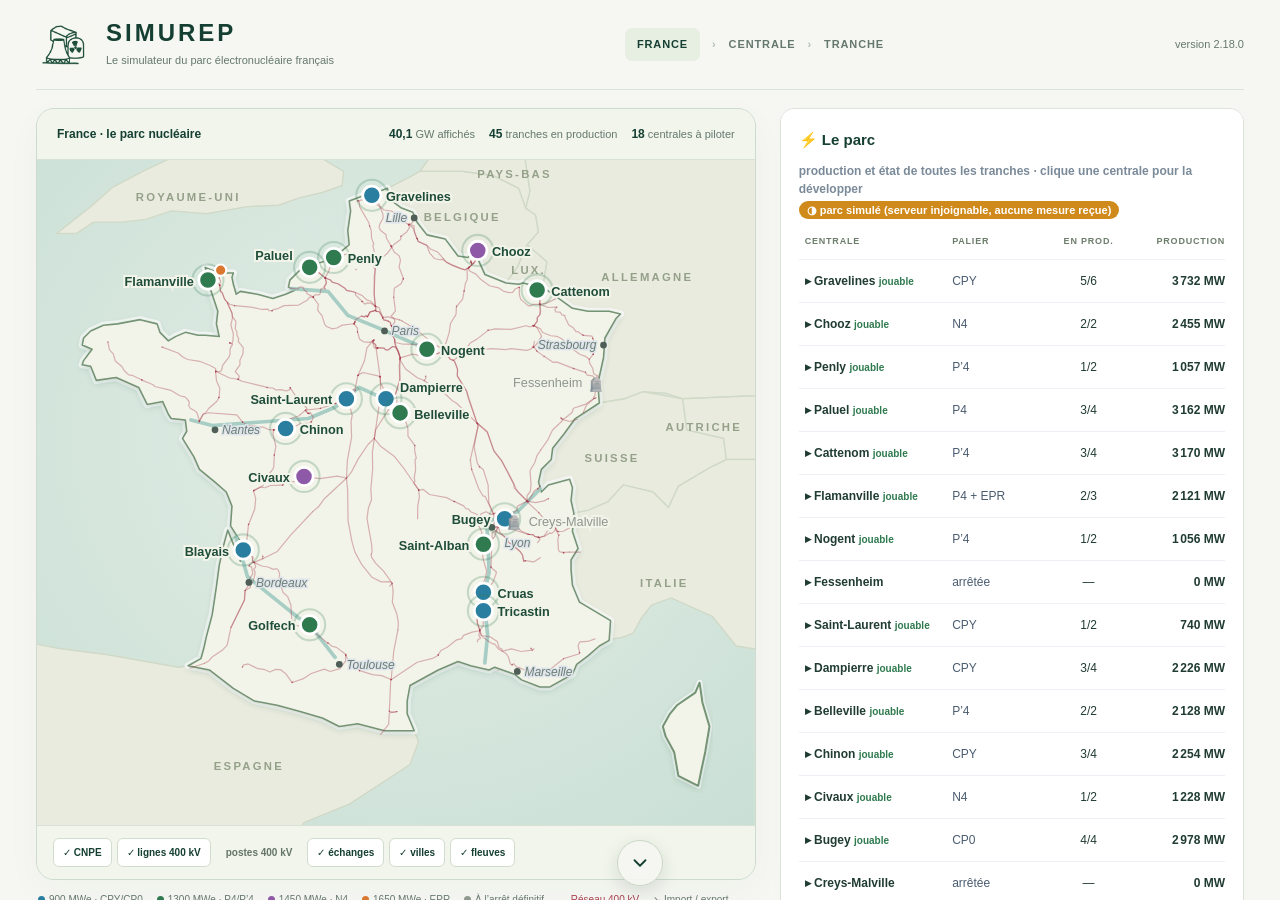
==== 900/index.html @ 932a50fa "SIMUREP 2.18.0" ====
<!doctype html><html lang="fr"><head><meta charset="utf-8"><script>if(window.parent===window)location.replace('../');</script><meta name="viewport" content="width=device-width,initial-scale=1,viewport-fit=cover"><meta http-equiv="Content-Security-Policy" content="default-src 'none'; script-src 'self' 'unsafe-inline'; style-src 'self' 'unsafe-inline'; img-src 'self' data:; frame-src 'self'; connect-src 'self' https://moteur.simurep.fr; worker-src 'none'; base-uri 'none'; form-action 'none'"><title>SIMUREP · Salle de commande 900</title><link rel="stylesheet" href="n4.css"><link rel="stylesheet" href="salle-900.css"><style>html,body{margin:0;background:#cbc3aa}#n4-loading{padding:24px;font:16px system-ui}#n4-sortie{margin:0 24px;min-height:44px;padding:8px 16px;font:16px system-ui}</style></head><body><main id="n4-root"><p id="n4-loading" role="status">Initialisation de la salle de commande…</p><button type="button" id="n4-sortie" onclick="if(parent!==window)parent.postMessage({type:'sdc-retour',vue:'france'},location.origin)">‹ France</button></main><iframe id="n4-engine" title="État du serveur" hidden src="../client.html"></iframe><script>const q=new URLSearchParams(location.search),P=["CPY","CP0"],D={"CPY":["Gravelines",5],"CP0":["Bugey",2]},pal=P.includes(q.get('palier'))?q.get('palier'):P[0];window.SDC_PRIVATE={published:true,transport:true,palier:pal,site:q.get('site')||D[pal][0],unit:Number(q.get('unit')||D[pal][1])};</script><script src="instruments-n4.js"></script><script src="n4-synoptiques.js"></script><script src="n4-commandes.js"></script><script src="n4.js"></script><script src="preferences-n4.js"></script><script src="adaptateur-n4.js"></script><script src="instruments-900.js"></script><script src="synoptique-900.js"></script><script src="ks6p.js"></script><script src="salle-900.js"></script><script src="transport-prive.js"></script><script src="essai-n4.js"></script></body></html>
---- 900/n4.css ----
/* SIMUREP — © 2026 AnthoninP — Tous droits réservés. Étude SDC N4 privée. */
.n4-sdc{--n4-bg:#090e12;--n4-line:#435157;--n4-ink:#dbe4e2;--n4-cyan:#68cddd;--n4-cream:#d5d2c4;box-sizing:border-box;background:#bbbdb2;color:#202d2b;font:15px/1.4 Arial,Helvetica,sans-serif;min-height:100vh}
.n4-sdc *{box-sizing:border-box}.n4-sdc button{font:inherit;cursor:pointer}.n4-sdc button:disabled{cursor:default}.n4-sdc button:focus-visible,.n4-sdc [role=button]:focus-visible{outline:3px solid #efd179;outline-offset:3px}.n4-sdc button:disabled:focus{outline:none}
.n4-study{display:flex;justify-content:space-between;gap:12px;padding:7px max(24px,calc((100vw - 1800px)/2));background:#ede6d1;border-bottom:1px solid #a39e90;font-size:12px;letter-spacing:.04em;font-weight:700}.n4-study span{font-weight:400;letter-spacing:0}
.n4-header{display:flex;align-items:center;justify-content:space-between;gap:25px;padding:20px 28px 18px;max-width:1860px;margin:auto}.n4-brand{display:flex;flex-direction:column;gap:3px}.n4-brand b{font-size:24px;letter-spacing:.12em;color:#294536}.n4-brand span{font-size:12px;color:#3a463e}.n4-unit{text-align:right;display:flex;flex-direction:column;gap:5px}.n4-unit strong{font-size:18px;letter-spacing:.06em}.n4-unit span{font-size:12px;color:#3a463e;letter-spacing:.04em}.n4-steps{display:flex;gap:13px;align-items:center;font-size:11px;letter-spacing:.06em;color:#5c6860}.n4-steps i{font-style:normal;color:#92968a}.n4-steps b{color:#2e4a38}
/* Geste 50 (136A du 25/10) : version du simulateur sous le slogan (PC) ou après lui (téléphone), sur une ligne. */
.n4-brand .n4-version{font-size:10px;letter-spacing:.03em;white-space:nowrap}
.n4-wall{margin:0 auto 17px;max-width:1800px;border:8px solid #5d625b;border-bottom-width:11px;background:var(--n4-bg);color:var(--n4-ink);box-shadow:0 2px 0 #e2e0d4,inset 0 0 0 1px #020405;font-family:Consolas,'Lucida Console',monospace}.n4-wall-title{display:flex;justify-content:space-between;padding:10px 18px;border-bottom:1px solid #3d484a;color:#b7c6c6;font-size:12px;letter-spacing:.06em}.n4-wall-title b{color:#9ecb9e;font-weight:400}.n4-wall-measures{display:grid;grid-template-columns:repeat(4,1fr);padding:14px 0}.n4-wall-measures .n4-measure{border:0;border-left:1px solid #384449;padding:0 24px}.n4-wall-measures .n4-measure:first-child{border-left:0}.n4-wall-measures .n4-measure>span{color:#91a7b0;text-transform:uppercase;font-size:12px;letter-spacing:.03em}.n4-wall-measures .n4-measure b{font-size:clamp(24px,2.5vw,38px);font-weight:400;letter-spacing:.01em;color:#79cedd}.n4-wall-measures .n4-measure div>span{font-size:13px;color:#bec9c6}.n4-wall-footer{display:flex;justify-content:space-between;gap:16px;padding:6px 18px;border-top:1px solid #2c373c;color:#839594;font-size:11px;letter-spacing:.04em}
.n4-console{max-width:1840px;margin:auto;padding:0 20px;background:linear-gradient(#d6d4c6,#c5c5b9);border:1px solid #a1a397;border-radius:5px 5px 0 0;box-shadow:inset 0 2px #eeece1}.n4-desk-head{display:flex;align-items:center;gap:24px;padding:13px 4px;font-size:12px;letter-spacing:.08em;font-weight:700}.n4-selection-help{margin-left:auto;font-size:12px;font-weight:400;letter-spacing:0;color:#414c44}
.n4-monitors{display:grid;grid-template-columns:minmax(0,1fr) minmax(280px,24%);gap:16px}.n4-monitor{background:var(--n4-bg);color:var(--n4-ink);border:7px solid #565e59;border-bottom-color:#4a554e;border-radius:3px;box-shadow:0 2px 0 #ededdf,inset 0 0 0 1px #020506;min-width:0;font:14px/1.4 Consolas,'Lucida Console',monospace}.n4-monitor-head{display:flex;justify-content:space-between;align-items:center;gap:10px;min-height:39px;padding:9px 13px;border-bottom:1px solid #45585e;color:#b4c7c9;font-size:11px;letter-spacing:.04em;background:#142027}.n4-monitor-head span:last-child{white-space:nowrap;color:#6f949b}.n4-monitor-head button{font:inherit;background:none;border:0;color:#b6d6cd;padding:0}.n4-main-content{min-height:350px}.n4-svg{display:block;width:100%;height:auto;max-height:540px;background:var(--n4-bg)}.n4-svg [data-n4-equipement]{cursor:pointer}.n4-svg [data-n4-equipement]:hover{filter:brightness(1.25)}
.n4-page-keys{display:grid;grid-template-columns:repeat(3,1fr);border-top:1px solid #425256;background:#152127;padding:7px;gap:5px}.n4-page-keys button{padding:8px 6px;background:#253238;border:1px solid #546369;color:#b8c5c3;display:flex;align-items:center;justify-content:center;gap:8px;font-size:12px;min-height:42px;box-shadow:inset 0 1px #5b6a6c}.n4-page-keys button small{color:#8ea5a9;font-size:10px}.n4-page-keys button[aria-current=page]{color:#e3f6ec;background:#29473b;border-color:#759f8a;box-shadow:inset 0 -2px #9dceb8}.n4-page-keys button[aria-current=page] small{color:#bddccb}.n4-page-keys button:hover{color:#fff;border-color:#9bb7aa}
.n4-object-body{padding:17px}.n4-object-code{color:#7dc4d4;font-size:13px;letter-spacing:.05em}.n4-object-body h3{font-size:18px;font-weight:400;margin:5px 0 23px;color:#eef1df}.n4-measure{padding:11px 0;border-bottom:1px solid #283d41}.n4-measure>span{color:#99acaf;font-size:12px;display:block;margin-bottom:4px}.n4-measure>div{display:flex;align-items:baseline;gap:9px}.n4-measure b{font-weight:400;font-size:23px;color:#7acddd}.n4-measure div>span{color:#aebdbc;font-size:12px}.n4-measure strong{font-size:17px;font-weight:400;color:#a5c8a2}.n4-object-note{font-family:Arial,sans-serif;color:#abb8b6;font-size:13px;line-height:1.6;margin:20px 0}.n4-commands{display:flex;gap:8px;margin-top:18px}.n4-commands button{border:1px solid #6f7f7b;border-bottom-width:3px;background:#27322f;color:#aab6ad;padding:9px 10px;font-size:12px}.n4-commands button:disabled{opacity:.6}.n4-command-note{font:11px/1.5 Arial,sans-serif;color:#7e918e;margin:10px 0 0}
.n4-lower-monitors{display:grid;grid-template-columns:minmax(0,1.2fr) minmax(340px,.8fr);gap:16px;margin:17px 0 0}.n4-alarm-counts{display:flex;border-bottom:1px solid #324146;gap:0}.n4-alarm-count{flex:1;display:flex;align-items:center;gap:9px;padding:13px;text-transform:uppercase;font-size:11px;border-right:1px solid #263a3e;color:#9caeaf}.n4-alarm-count:last-child{border-right:0}.n4-alarm-count i{width:8px;height:8px;background:#d9e2dc;border:1px solid #a6b4b0}.n4-alarm-count.rouge i{background:#d97670;border-color:#e58b80}.n4-alarm-count.jaune i{background:#d3c16a;border-color:#f0d477}.n4-alarm-count b{margin-left:auto;color:#dce3d8;font-size:17px;font-weight:400}.n4-alarm-head,.n4-alarm-row{display:grid;grid-template-columns:90px 90px 1fr auto;gap:8px;padding:10px 14px;border-bottom:1px solid #27383f;font-size:12px}.n4-alarm-head{color:#79929e;font-size:10px;letter-spacing:.04em}.n4-alarm-empty{color:#a2b2b1;padding:22px 14px;font-size:12px;min-height:107px}.n4-alarm-row{color:#d0dbd8}.n4-chart{display:block;width:100%;height:155px}.n4-chart-legend{display:flex;gap:8px 20px;flex-wrap:wrap;padding:7px 14px 12px;font-size:10px;color:#b5c5c2}.n4-chart-legend span{display:flex;align-items:center;gap:7px}.n4-chart-legend i{height:2px;width:12px}.n4-chart-legend small{font-size:9px;color:#7f969a}.n4-desk-footer{display:flex;justify-content:space-between;padding:15px 4px;font-size:11px;letter-spacing:.04em;color:#414c44}
.n4-curves-page,.n4-alarms-page,.n4-pa-page{padding:22px;min-height:400px}.n4-main-content h2{margin:0 0 10px;color:#d6e7de;font-size:18px;font-weight:400}.n4-screen-note{color:#9bb0b2;font:13px/1.6 Arial,sans-serif;max-width:680px}.n4-curves-page .n4-chart{height:290px}.n4-curves-page .n4-chart-legend{font-size:12px;gap:15px}.n4-curves-page .n4-chart-legend small{font-size:10px}.n4-panel-ref{color:#d3c579;font-size:11px;letter-spacing:.08em}.n4-pa-page h2{margin-top:10px}.n4-pa-page>p{max-width:710px;line-height:1.6}.n4-pa-sketch{display:grid;grid-template-columns:repeat(3,1fr);gap:3px;background:#6f766e;border:7px solid #889282;color:#333f35;margin:28px 0;padding:8px}.n4-pa-sketch>div{background:#bebfaf;padding:19px 12px;text-align:center}.n4-pa-lamps{color:#697848;font-size:14px;letter-spacing:.15em}.n4-pa-sketch b{font:12px Arial,sans-serif;display:block;margin:18px 0}.n4-pa-instruments{font-size:27px;color:#5b675f}
@media(min-width:1900px){.n4-monitor{font-size:16px}.n4-monitor-head{font-size:13px}.n4-object-body{padding:25px}.n4-object-body h3{font-size:23px}.n4-object-note{font-size:15px}.n4-measure>span{font-size:14px}.n4-measure b{font-size:28px}.n4-page-keys button{font-size:14px}.n4-alarm-empty,.n4-alarm-row{font-size:14px}.n4-chart{height:175px}}
@media(max-width:1100px){.n4-steps{display:none}.n4-header{padding:16px 20px}.n4-wall{margin:0 12px 12px}.n4-wall-measures .n4-measure{padding:0 15px}.n4-wall-measures .n4-measure>span{font-size:10px}.n4-console{padding:0 12px}.n4-selection-help{display:none}.n4-monitors{grid-template-columns:minmax(0,1fr) 270px;gap:10px}.n4-page-keys button{font-size:10px;gap:4px;padding:6px 3px}.n4-page-keys button small{display:none}.n4-monitor-head{font-size:10px}.n4-monitor-head span:last-child{display:none}.n4-object-body{padding:12px}.n4-object-body h3{font-size:16px}.n4-lower-monitors{gap:10px}}
@media(max-width:760px), (max-width:1000px) and (max-height:500px){.n4-sdc{font-size:14px;padding-bottom:var(--simurep-safe-bottom,env(safe-area-inset-bottom,0))}.n4-study{display:block;font-size:10px;padding:8px max(12px,var(--n4-safe-left));padding-top:max(8px,var(--n4-safe-top))}.n4-study span{display:block;margin-top:3px}.n4-header{padding:14px 13px;gap:10px}.n4-brand b{font-size:19px}.n4-unit strong{font-size:13px}.n4-unit span{font-size:9px}.n4-wall{border-width:5px;margin:0 8px 12px}.n4-wall-title{font-size:9px;padding:8px 9px;gap:5px}.n4-wall-measures{grid-template-columns:repeat(2,1fr);gap:16px 0;padding:12px 0}.n4-wall-measures .n4-measure{padding:0 12px}.n4-wall-measures .n4-measure:nth-child(3){border-left:0}.n4-wall-measures .n4-measure b{font-size:23px}.n4-wall-measures .n4-measure div>span{font-size:10px}.n4-wall-footer{font-size:8px;padding:7px 9px;gap:8px}.n4-wall-footer span:last-child{max-width:190px;text-align:right}.n4-console{padding:0 7px}.n4-desk-head{font-size:10px;gap:10px;justify-content:space-between}.n4-monitors{grid-template-columns:1fr;gap:12px}.n4-monitor{border-width:5px}.n4-monitor-head{font-size:9px;padding:9px;min-height:33px}.n4-main-content{min-height:0;overflow-x:auto}.n4-svg{min-width:0;max-height:none}.n4-page-keys{grid-template-columns:repeat(3,1fr);padding:6px;gap:5px}.n4-page-keys button{font-size:11px;min-height:40px}.n4-object-body{display:grid;grid-template-columns:1fr 1fr;gap:0 18px;padding:15px}.n4-object-code,.n4-object-body h3,.n4-object-note,.n4-commands,.n4-command-note{grid-column:1/-1}.n4-object-body h3{font-size:19px;margin-bottom:10px}.n4-object-note{margin:15px 0}.n4-lower-monitors{grid-template-columns:1fr;margin-top:12px;gap:12px}.n4-alarm-empty{min-height:50px}.n4-chart{height:180px}.n4-chart-legend{font-size:10px}.n4-desk-footer{font-size:9px;gap:10px}.n4-curves-page,.n4-alarms-page,.n4-pa-page{padding:14px;min-height:300px}.n4-curves-page .n4-chart{height:220px;min-width:600px}.n4-pa-sketch>div{padding:12px 4px}.n4-pa-lamps{font-size:9px;letter-spacing:0}.n4-alarm-head,.n4-alarm-row{grid-template-columns:60px 62px 1fr;font-size:10px}.n4-alarm-count{padding:11px 9px;font-size:10px}}

/* Sur un panneau de navigateur étroit, conserver la taille utile du synoptique. */
@media(min-width:761px) and (max-width:1000px){.n4-monitors,.n4-lower-monitors{grid-template-columns:1fr}.n4-object-body{display:grid;grid-template-columns:repeat(3,minmax(0,1fr));gap:0 20px;padding:18px}.n4-object-code,.n4-object-body h3,.n4-object-note,.n4-commands,.n4-command-note{grid-column:1/-1}.n4-object-body h3{margin-bottom:10px}.n4-object-note{margin:12px 0}.n4-page-keys button{font-size:12px}}
/* Le libellé de chaque mesure ouvre un sélecteur natif accessible au tactile. */
.n4-synthesis-select{display:block;width:100%;min-width:0;margin:0 0 5px;padding:5px 22px 5px 5px;border:1px solid #34444b;border-radius:2px;background:#111b20;color:#a9c2cb;color-scheme:dark;font:12px Consolas,'Lucida Console',monospace;text-transform:uppercase;cursor:pointer}
.n4-synthesis-select:hover{border-color:#7acddd}.n4-synthesis-select:focus-visible{outline:2px solid #efd179;outline-offset:2px}.n4-synthesis-select option{text-transform:none}
@media(min-width:1900px){.n4-synthesis-select{font-size:14px;padding-top:7px;padding-bottom:7px}}
@media(max-width:1100px){.n4-synthesis-select{font-size:10px;padding-left:3px;padding-right:16px}}
@media(max-width:760px), (max-width:1000px) and (max-height:500px){.n4-synthesis-select{min-height:40px}}

.n4-zoom-key{display:none}.n4-synoptic-viewport{overflow-x:auto}
@media(max-width:760px), (max-width:1000px) and (max-height:500px){.n4-monitor-head .n4-zoom-key{display:block;position:relative;flex-shrink:0;padding:3px 6px;font-size:10px;min-height:24px;border:1px solid #435157;background:#1a292d;color:#b6c7c6;border-radius:2px}.n4-zoom-key::after{content:"";position:absolute;inset:-8px -3px}.n4-synoptic-zoom .n4-svg{min-width:720px}}
@media(max-width:760px), (max-width:1000px) and (max-height:500px){.n4-main-monitor>.n4-monitor-head>span:nth-child(2){display:none}}
/* Poste de conduite : séparation synoptique / fiche, lisible au toucher. */
.n4-quickbar{max-width:1800px;margin:12px auto 0;display:flex;gap:10px;align-items:center;padding:0 16px;font:12px monospace}.n4-quickbar>span{margin-right:auto}.n4-sdc button,.n4-sdc input,.n4-sdc select{min-height:44px}.n4-quickbar button,.n4-diagnostics button{padding:10px 16px;background:#263e34;color:#edf5df;border:1px solid #67796b;border-radius:3px}.n4-quickbar .n4-scram{background:#7a2929;border-color:#cf7f6d;color:#fff}.n4-command-status{max-width:1800px;margin:8px auto;padding:0 16px;color:#304938;font:12px monospace;min-height:18px}.n4-kic-lost{background:#8a2922;color:#fff;padding:16px;text-align:center;font-weight:700}.n4-control-grid{display:grid;grid-template-columns:repeat(2,minmax(0,1fr));gap:14px;padding:18px}.n4-control-group{border:1px solid #3d5355;background:#101d23;padding:14px;min-width:0}.n4-control-group h3{color:#8fceca;font:600 13px monospace;letter-spacing:.04em;border-bottom:1px solid #355052;padding-bottom:12px;margin:0 0 12px}.n4-control-group p{color:#a8bcb8;font-size:13px;line-height:1.5}.n4-control-group button{padding:9px 12px;margin:3px;background:#23333a;border:1px solid #556869;color:#dce7df;border-radius:2px;font:12px monospace;cursor:pointer}.n4-control-group button[aria-pressed=true]{background:#24483a;border-color:#79b995;color:#c3ffce}.n4-control-group button:disabled{opacity:.8;border-style:dashed;border-width:2px;cursor:default}.n4-control-row{display:flex;align-items:center;flex-wrap:wrap;gap:5px;margin:8px 0}.n4-control-row>span{margin-right:auto;color:#b8c8c3;font-size:12px}.n4-mode-row>span{flex:1 1 0;min-width:0}[data-n4-pince]{touch-action:pan-x pan-y}.n4-sdc .n4-pq{scroll-margin-top:calc(8px + var(--n4-safe-top,0px))}.n4-sdc [data-n4-pince-zoom]{overflow-x:auto}.n4-setpoint{display:grid;grid-template-columns:1fr 100px;gap:8px;align-items:center;margin:14px 0;color:#bacac7;font-size:12px}.n4-setpoint span b{display:block;margin-top:5px;color:#8cd5dc}.n4-setpoint input{width:100%;box-sizing:border-box;background:#050c10;color:#a9e7d4;border:1px solid #526d70;padding:8px;font:16px monospace}.n4-setpoint small{grid-column:1/-1;color:#809c9a;font-size:10px}.n4-readings{display:grid;grid-template-columns:repeat(2,minmax(0,1fr));gap:12px;margin:14px 0}.n4-readings dt{font:11px monospace;color:#9bb4b5}.n4-readings dd{margin:5px 0;color:#86d5de;font:19px monospace}.n4-readings small{font-size:11px}.n4-object-body>.n4-control-grid{display:block;padding:0}.n4-object-body .n4-control-group{padding:10px;margin:12px 0}.n4-object-body .n4-setpoint{grid-template-columns:1fr 85px}.n4-page-keys{display:grid!important;grid-template-columns:repeat(5,minmax(0,1fr))!important;gap:4px!important}.n4-page-keys button{font-size:12px!important}.n4-diagnostics{padding:24px;color:#c8d8cc;line-height:1.8}.n4-journal{max-height:360px;overflow:auto;font:12px monospace;color:#bbc8c5}.n4-main-content{min-height:360px}.n4-object-monitor{max-height:850px;overflow:auto}.n4-alarm-table{max-height:250px;overflow:auto}.n4-sdc button:focus-visible,.n4-sdc input:focus-visible{outline:2px solid #e5c981;outline-offset:3px}
@media(min-width:1100px){.n4-monitors{grid-template-columns:minmax(0,1fr) 350px!important}.n4-wall{margin-top:14px}.n4-main-content .n4-control-grid{max-height:680px;overflow:auto}}
@media(max-width:760px), (max-width:1000px) and (max-height:500px){.n4-quickbar{padding:0 8px;gap:6px;flex-wrap:wrap}.n4-quickbar>span{width:100%;font-size:11px}.n4-quickbar button{flex:1;font-size:11px}.n4-control-grid{grid-template-columns:1fr;padding:10px;gap:10px}.n4-page-keys{grid-template-columns:repeat(3,minmax(0,1fr))!important;position:relative}.n4-page-keys button{min-height:48px;padding:7px 3px!important;font-size:11px!important}.n4-object-monitor{max-height:none}.n4-readings{grid-template-columns:repeat(2,minmax(0,1fr))}.n4-main-content{min-height:0}.n4-command-status{font-size:11px;padding:0 8px}.n4-header .n4-steps{display:none}.n4-setpoint input{font-size:16px}.n4-control-group button{min-height:44px}.n4-wall-footer{font-size:9px}.n4-object-body .n4-control-grid{display:grid}.n4-object-body .n4-control-group{margin:0}.n4-sdc{overflow-wrap:anywhere}}
.n4-monitors.n4-single{grid-template-columns:1fr!important}.n4-single>.n4-object-monitor{display:none}.n4-single .n4-main-monitor{display:flex;flex-direction:column}
@media(max-width:760px), (max-width:1000px) and (max-height:500px){.n4-main-monitor{display:flex;flex-direction:column}.n4-wall{margin-bottom:6px}.n4-header{padding-top:14px;padding-bottom:14px}}
.n4-diagnostic-keys{display:grid;grid-template-columns:repeat(2,minmax(0,1fr));gap:14px}.n4-diagnostic-keys button{text-align:left;padding:20px;min-height:100px}.n4-diagnostic-keys span{display:block;margin-top:8px;font-size:12px;color:#abc6ba}.n4-instrument-key{background:#223d33;color:#d5eee1;padding:12px;border:1px solid #698e79;margin-top:12px}.n4-object-body>.n4-control-grid{grid-column:1/-1}.n4-journal p{padding:8px;border-bottom:1px solid #2a4147}
/* Lot 4 ter (6A du 07/10) : le journal de la tranche dans une fenêtre du KIC (N4) ou du MCP (EPR), en page Alarmes ; lignes colorées
   par famille, aux couleurs des compteurs d'alarmes du poste. */
.n4-journal-monitor{margin-top:18px}
.n4-journal-monitor .n4-journal{max-height:380px;padding:2px 0}
.n4-journal-monitor .n4-journal p{margin:0;padding:5px 13px;line-height:1.45}
.n4-journal p b{font-weight:400;color:#79929e}
.n4-journal p[data-famille=rouge]{color:#e58b80}
.n4-journal p[data-famille=jaune]{color:#f0d477}
.n4-journal p[data-famille=blanche]{color:#d0dbd8}
.n4-journal .n4-journal-vide{color:#a2b2b1}
@media(max-width:760px), (max-width:1000px) and (max-height:500px){.n4-diagnostic-keys{grid-template-columns:1fr}.n4-diagnostics{padding:14px}.n4-curves-page .n4-chart{min-width:0}.n4-quickbar{margin-top:8px}}
/* Panneau auxiliaire conventionnel : cadrans, voyants et organes physiques.
   Disposition SIMUREP ; aucun plan d'implantation lisible reçu. */
.n4-secours .n4-main-content{background:#babbb0;padding:8px}.n4-secours .n4-main-content .n4-control-group{background:#d0d0c3;border:2px solid #8b9184;box-shadow:inset 1px 1px #f1f0df,2px 3px 0 #797f75;color:#29382f}.n4-secours .n4-main-content .n4-control-group h3{color:#26372d;border-bottom:2px solid #8c9988;text-align:center;background:#e7e4d3;padding:10px;font-size:12px}.n4-secours .n4-main-content .n4-control-group p{color:#38483d}.n4-secours .n4-main-content .n4-control-group button{background:linear-gradient(#4a514b,#252b28);border:3px solid #91968b;box-shadow:1px 2px 3px #555;color:#f0f0dc;border-radius:5px;position:relative;padding:10px 14px}.n4-secours .n4-main-content .n4-control-group button[aria-pressed=true]{background:linear-gradient(#3a6546,#23432f);color:#d7ffd2;border-color:#a9b29d}.n4-secours .n4-main-content .n4-control-group button[aria-pressed=true]::before{content:'●';color:#9bf191;padding-right:7px;text-shadow:0 0 4px #6cd662}
.n4-physical-instruments{display:grid;grid-template-columns:repeat(3,minmax(0,1fr));gap:16px;padding:18px}.n4-dial{max-width:260px;width:100%;margin:auto}.n4-dial svg{display:block;width:100%;filter:drop-shadow(2px 3px 2px #727a6c)}.n4-dial text{fill:#243b2c}
@media(max-width:760px), (max-width:1000px) and (max-height:500px){.n4-physical-instruments{grid-template-columns:repeat(2,minmax(0,1fr));gap:10px;padding:10px}}
.n4-physical-lamps{display:grid;grid-template-columns:repeat(4,minmax(0,1fr));gap:12px;padding:14px 18px 0}.n4-secours .n4-main-content button:has(.n4-selector)::before{display:none}.n4-secours .n4-main-content button:has(.n4-selector)[aria-pressed=true]{border:2px solid #376647;background:#c4d0be}.n4-secours .n4-main-content button:has(.n4-selector):disabled{opacity:.5}
@media(max-width:760px), (max-width:1000px) and (max-height:500px){.n4-physical-lamps{grid-template-columns:repeat(2,minmax(0,1fr));padding:10px;gap:10px}}
.n4-secours .n4-main-content .n4-control-group{display:flex;flex-wrap:wrap;gap:8px;align-content:flex-start}.n4-secours .n4-main-content .n4-control-group>h3,.n4-secours .n4-main-content .n4-control-group>p{flex-basis:100%}
/* Bandeau d’état à sa place dans la page (H04) : il ne suit plus le défilement ; au téléphone, AU et secours restent au dock. */
.n4-quickbar{position:relative;background:#bbbdb2;padding-top:8px;padding-bottom:8px;box-shadow:0 2px 0 #8c988b}.n4-sdc button,.n4-sdc input{scroll-margin-top:12px}.n4-secours .n4-main-content .n4-control-grid{max-height:none}
.n4-thumb-dock,.n4-thumb-menu{display:none}
@media(max-width:760px), (max-width:1000px) and (max-height:500px){
.n4-sdc{padding-bottom:calc(96px + var(--n4-safe-bottom))}.n4-thumb-dock{display:grid;grid-template-columns:repeat(5,minmax(0,1fr));gap:8px;position:fixed;z-index:40;bottom:0;left:0;right:0;padding:10px 10px calc(10px + var(--n4-safe-bottom));background:#182b28;border-top:2px solid #7b9889;box-shadow:0 -4px 15px #0005}.n4-thumb-dock button{min-height:56px;margin:0;padding:6px;border:1px solid #6b877b;border-radius:4px;background:#29473c;color:#f0f5e8;font:600 12px system-ui}.n4-thumb-dock .n4-scram{background:#762b28;border-color:#c3897a}.n4-thumb-dock button[aria-expanded=true]{background:#426453}.n4-thumb-menu{display:block;position:fixed;bottom:calc(82px + var(--n4-safe-bottom));left:8px;right:8px;z-index:41;background:#12201e;border:2px solid #74978b;box-shadow:0 -12px 40px #0009;padding:12px;color:#d8e8db}.n4-thumb-menu>div{display:flex;align-items:center;justify-content:space-between;margin-bottom:8px}.n4-thumb-menu nav{display:grid;grid-template-columns:repeat(3,minmax(0,1fr));gap:10px}.n4-thumb-menu button{min-height:52px;padding:8px;background:#263d35;color:#eef4e9;border:1px solid #668378;font:12px system-ui}.n4-thumb-menu button[aria-current=page]{background:#476b52;border-color:#bbe0bd}.n4-command-status[data-active=true]{position:fixed;bottom:calc(88px + var(--n4-safe-bottom));left:12px;right:12px;z-index:35;background:#0e2420;border:1px solid #8ec9ac;color:#e5fae6;padding:12px;font-size:13px;box-shadow:0 3px 12px #0006;pointer-events:none}.n4-control-group button{min-height:48px;min-width:48px}.n4-object-monitor,.n4-main-content{scroll-margin-top:calc(8px + var(--n4-safe-top))}.n4-desk-footer{padding-bottom:12px}
.n4-quickbar>button{display:none}.n4-quickbar>span{width:auto;margin:0}.n4-quickbar{min-height:30px;margin-top:0;padding:6px 12px}.n4-thumb-dock button:active,.n4-control-group button:active{outline:3px solid #e7d78e;outline-offset:1px}

:root{--n4-safe-top:var(--simurep-safe-top,env(safe-area-inset-top,0px));--n4-safe-bottom:var(--simurep-safe-bottom,env(safe-area-inset-bottom,0px));--n4-safe-left:var(--simurep-safe-left,env(safe-area-inset-left,0px));--n4-safe-right:var(--simurep-safe-right,env(safe-area-inset-right,0px))}
.n4-sdc{padding-left:var(--n4-safe-left);padding-right:var(--n4-safe-right);padding-top:var(--n4-safe-top)}.n4-study{padding-top:8px}
.n4-thumb-dock{padding-left:max(10px,var(--n4-safe-left));padding-right:max(10px,var(--n4-safe-right))}.n4-thumb-menu{left:max(8px,var(--n4-safe-left));right:max(8px,var(--n4-safe-right));max-height:calc(100dvh - 110px - var(--n4-safe-bottom) - var(--n4-safe-top));overflow:auto}.n4-command-status[data-active=true]{left:max(12px,var(--n4-safe-left));right:max(12px,var(--n4-safe-right))}

/* Révision PC : une seule circulation verticale et navigation toujours sous l’écran. */
.n4-monitors{align-items:start}.n4-main-content{min-height:0}.n4-object-monitor{max-height:none;overflow:visible}.n4-main-content .n4-control-grid{max-height:none;overflow:visible}.n4-page-keys{grid-template-columns:repeat(4,minmax(0,1fr))!important}.n4-main-monitor>.n4-page-keys{order:initial}.n4-main-monitor>.n4-main-content{order:initial}.n4-live-slot{min-height:140px;position:relative}.n4-command-status:empty{display:none}.n4-simulation{max-width:1800px;margin:8px auto;display:flex;flex-wrap:wrap;gap:12px;align-items:center;padding:10px 16px;color:#35483e;font:12px system-ui}.n4-simulation b{font-size:11px;letter-spacing:.08em}.n4-simulation button{border:1px solid #677b70;background:#e2e6df;color:#233b2e;padding:8px 12px;margin:2px;font:inherit}.n4-simulation button[aria-pressed=true]{background:#315340;color:#fff}.n4-simulation details{position:relative;margin-left:auto}.n4-simulation summary{cursor:pointer;min-height:44px;display:flex;align-items:center;padding:8px}.n4-simulation details[open]{padding:12px;border:1px solid #798d7e;background:#e1e5dd}.n4-simulation details p{max-width:300px}.n4-object-monitor{scroll-margin-top:12px}.n4-svg{max-height:none}.n4-trend-monitor .n4-chart{height:auto;aspect-ratio:430/188}
.n4-page-keys{grid-template-columns:repeat(3,minmax(0,1fr))!important}.n4-simulation{padding:8px;gap:6px}.n4-simulation>span{margin-left:auto}.n4-simulation details{margin-left:0}.n4-simulation button{min-height:48px}.n4-live-slot{min-width:0}.n4-main-content{overflow-x:clip}

.n4-chart-options{border:1px solid #40575b;padding:10px;display:flex;flex-wrap:wrap;gap:8px;color:#afc7c8;font:12px system-ui}.n4-chart-options button{padding:8px 12px;background:#17282f;color:#aec3c6;border:1px solid #526a70}.n4-chart-options button[aria-pressed=true]{background:#294b40;color:#edf8ee;border-color:#83b09e}

.n4-main-monitor{scroll-margin-top:10px}.n4-page-keys{position:sticky;bottom:0;z-index:5}
.n4-page-keys{position:static}.n4-main-monitor{scroll-margin-top:calc(8px + var(--n4-safe-top))}

.n4-hold{touch-action:none;user-select:none}.n4-hold[aria-pressed=true]{outline:3px solid #dfd394;outline-offset:2px}

.n4-control-grid{align-items:start}.n4-secours .n4-control-group{align-self:start}
/* L’insertion d’un instrument ne doit pas ancrer la page sur la barre du bas. */
.n4-sdc,#n4-engine{overflow-anchor:none}
.n4-page-keys{grid-template-columns:repeat(6,minmax(0,1fr))!important}
/* Retour d'Anthonin (copie d'essai, 14/10 au soir) : ce haut d'écran s'ajoutait au bas posé plus haut, et l'accusé d'une commande couvrait
   tout le téléphone ; il redevient un bandeau au-dessus de la barre du pouce, à sa hauteur de texte. */
.n4-command-status[data-active=true]{position:fixed;top:auto;bottom:calc(88px + var(--n4-safe-bottom));left:max(12px,var(--n4-safe-left));right:max(12px,var(--n4-safe-right));z-index:35;max-width:none;margin:0;padding:12px 16px;background:#102922;color:#e4f4e8;border:1px solid #8ec9ac;box-shadow:0 3px 12px #0005;pointer-events:none}
/* Commandes de session et état courant : repères immédiatement lisibles. */
.n4-simulation summary{min-height:48px;min-width:180px;padding:12px 18px;border:1px solid #63796a;border-radius:4px;background:#e6ebe3;color:#233c2d;font:600 14px system-ui;box-shadow:0 2px 0 #8a9b8d;justify-content:center}
.n4-simulation summary:hover{background:#f0f4ed;border-color:#32583f}.n4-simulation summary:focus-visible{outline:3px solid #8b6821;outline-offset:3px}
.n4-quickbar>span{font:700 18px system-ui;letter-spacing:.04em;color:#203c2b}.n4-wall-title b{font-size:16px;font-weight:700;letter-spacing:.04em}
.n4-quickbar>span{font-size:16px}.n4-wall-title b{font-size:14px}.n4-simulation details{width:100%}.n4-simulation summary{width:100%;min-height:50px}.n4-quickbar{min-height:40px}

/* Le compteur conserve sa place : aucun déplacement des commandes à 9/10, 99/100 s. */
.n4-simulation>span{flex:0 0 25ch;width:25ch;font-variant-numeric:tabular-nums;white-space:nowrap}
/* Identité compacte, y compris avec les marges latérales d'encoche. */
.n4-brand{flex-shrink:0}.n4-brand b{white-space:nowrap}.n4-unit{min-width:0}
.n4-header{flex-wrap:wrap}.n4-unit{flex:1 1 170px}.n4-brand b{font-size:18px}
.n4-model-limit{padding:12px;border-left:3px solid #d3b56c;background:#2b2b20;color:#eee0b5!important}
.n4-fiche-lecture{margin:6px 0 10px;padding:8px 10px;border-left:3px solid #6fa3c7;background:rgba(111,163,199,.14);font-size:13px}
.n4-wall-measures .n4-measure>div{flex-wrap:wrap}.n4-wall-measures .n4-measure b,.n4-wall-measures .n4-measure div>span{white-space:nowrap}
.n4-wall-measures .n4-measure{padding:0 7px}.n4-wall-measures .n4-measure b{font-size:20px}.n4-thumb-dock{gap:5px}.n4-thumb-dock button{font-size:10px;padding:4px;white-space:nowrap}
/* Session N4 discrète, hors du chemin synthèse → procédé ; palette N4 conservée. */
.n4-session{position:relative;z-index:31;flex-shrink:0;font:12px system-ui}
.n4-session>summary{display:flex;flex-direction:column;justify-content:center;min-height:44px;padding:5px 12px;border:1px solid #869180;border-radius:3px;color:#35483e;cursor:pointer;list-style:none}
.n4-session>summary span{font-size:11px;font-variant-numeric:tabular-nums;min-width:14ch}
.n4-session>summary::after{content:'⌄';position:absolute;right:4px;top:3px}
.n4-session .n4-simulation{position:absolute;right:0;top:100%;width:320px;max-width:calc(100vw - 32px - var(--n4-safe-left) - var(--n4-safe-right));margin:4px 0;padding:14px;background:#e1e5dd;border:1px solid #798d7e;box-shadow:0 8px 24px #132a2440}
.n4-session .n4-simulation>span{width:auto;flex:auto}
.n4-session .n4-simulation details{width:100%;margin:0}
.n4-session .n4-simulation summary{min-width:0;font-size:12px;min-height:44px;padding:8px;box-shadow:none}
.n4-sdc:not(.epr-sdc) .n4-alarm-counts{display:grid;grid-template-columns:repeat(3,minmax(0,1fr))}
.n4-sdc:not(.epr-sdc) .n4-alarm-count{min-width:0;padding:8px;gap:5px;flex-wrap:wrap;justify-content:center}
.n4-sdc:not(.epr-sdc) .n4-alarm-count b{flex-basis:100%;margin:0;text-align:center}
.n4-sdc:not(.epr-sdc) .n4-alarm-count i{flex-shrink:0}
.n4-sdc:not(.epr-sdc) .n4-alarm-head,.n4-sdc:not(.epr-sdc) .n4-alarm-row{grid-template-columns:11ch 11ch minmax(0,1fr) auto}
.n4-sdc:not(.epr-sdc) .n4-alarm-row>span,.n4-sdc:not(.epr-sdc) .n4-alarm-head>span{min-width:0;overflow-wrap:anywhere}
.n4-sdc:not(.epr-sdc) .n4-header{flex-wrap:wrap;gap:8px;padding-top:8px;padding-bottom:8px}
/* J6, client 2 : le slogan reste au téléphone, sur une ligne à lui sous la tranche (une seule identité sur toutes les surfaces). */
.n4-sdc:not(.epr-sdc) .n4-header .n4-brand{order:9;flex:1 1 100%;flex-direction:row;flex-wrap:wrap;align-items:baseline;gap:0 6px;min-width:0}.n4-sdc:not(.epr-sdc) .n4-header .n4-brand b{font-size:11px;letter-spacing:.12em}.n4-sdc:not(.epr-sdc) .n4-header .n4-brand span{font-size:10.5px;white-space:normal}
.n4-sdc:not(.epr-sdc) .n4-header .n4-unit{flex:1 1 120px;text-align:left}
.n4-session{margin-left:auto}.n4-session>summary{font-size:11px;padding:4px 8px}
.n4-session>summary span{font-size:10px;min-width:12ch}
.n4-sdc:not(.epr-sdc) .n4-alarm-head{display:none}
.n4-sdc:not(.epr-sdc) .n4-alarm-row{grid-template-columns:11ch minmax(0,1fr) auto;gap:5px 10px}
.n4-sdc:not(.epr-sdc) .n4-alarm-row>span:nth-child(3){grid-column:1/-1;font-size:12px;line-height:1.4}
.n4-sdc:not(.epr-sdc) .n4-alarm-row>.n4-alarm-etat{grid-row:1;grid-column:3}
}

/* Défilement tactile natif, saisie du dessin à la souris en vue agrandie. */
.n4-synoptic-zoom{cursor:grab;user-select:none;touch-action:pan-x pan-y}
.n4-synoptic-zoom:active{cursor:grabbing}
/* Sortie de la tranche vers la France ou la centrale : fil des niveaux, cibles au pouce, distinctes de la conduite (J1). */
.n4-exit{display:flex;gap:6px;align-items:center;flex-shrink:0}
.n4-exit i{font-style:normal;opacity:.5;color:#35483e}
.n4-exit b{padding:6px 4px;color:#35483e;font:700 12px system-ui;letter-spacing:.04em;text-transform:uppercase}
.n4-temoins{display:flex;gap:8px;flex-wrap:wrap;align-items:center}
.n4-temoin{font:600 11px system-ui;padding:4px 9px;border-radius:12px;border:1px solid #869180;color:#35483e;background:transparent;white-space:nowrap}
.n4-temoin[data-on="true"]{background:#dfeee4;border-color:#2e6a58;color:#1f4d3f}
.n4-liaison[data-on="false"]{background:#f6dcd6;border-color:#a03030;color:#7a2418}
.n4-retour{display:flex;gap:12px;align-items:center;flex-wrap:wrap;margin:8px 14px;padding:10px 14px;border:2px solid #b8862b;border-radius:6px;background:#f7e7bd;color:#3a2a10;font:13px/1.45 system-ui,sans-serif}
.n4-retour b{color:#5a3d0a}
.n4-retour button{margin-left:auto;min-height:36px;padding:6px 14px;border:1px solid #6e5c44;border-radius:6px;background:#3d3021;color:#ffb03a;font:700 13px system-ui;cursor:pointer}
.n4-thumb-exits{display:flex;gap:8px;margin-top:10px}
.n4-thumb-exits button{flex:1;min-height:44px}
.n4-exit button{min-height:44px;min-width:44px;padding:6px 12px;border:1px solid #869180;border-radius:3px;background:transparent;color:#35483e;font:600 12px system-ui;letter-spacing:.04em;cursor:pointer}
.n4-exit button:hover{background:#dfe4d8}
.n4-exit button:focus-visible{outline:3px solid #2e6a58;outline-offset:2px}
@media(max-width:760px), (max-width:1000px) and (max-height:500px){.n4-header{flex-wrap:wrap}.n4-exit{order:-1;flex:1 1 100%}.n4-exit button{flex:1}}
/* H12 : au téléphone, le menu « Écrans » du dock est le seul menu du poste N4, comme à l’EPR ; les touches reviennent avec la disparition du dock (même requête). */
@media(max-width:760px), (max-width:1000px) and (max-height:500px){.n4-sdc:not(.epr-sdc) .n4-console>.n4-page-keys{display:none!important}}
/* H13 : choix des courbes, pastille de couleur de chaque grandeur et cibles tactiles. */
.n4-chart-options button{display:inline-flex;align-items:center;gap:6px;min-height:40px}.n4-chart-options button i{display:inline-block;width:14px;height:4px;flex:none}.n4-chart-options button small{opacity:.8;font-size:10px}.n4-chart-options button[aria-pressed=false] i{opacity:.35}.n4-chart-options legend{padding:0 4px}
@media(max-width:760px),(max-width:1000px) and (max-height:500px){.n4-chart-options{display:grid;grid-template-columns:repeat(2,minmax(0,1fr));gap:6px}.n4-chart-options button{display:block;min-height:44px;padding:6px 8px;font-size:12px;text-align:left}.n4-chart-options button i{display:inline-block;vertical-align:middle;margin-right:6px}}
/* Unités et valeurs jamais coupées au milieu (« bar abs », « 1 001,9 »). */
.n4-chart-options button small,.n4-chart-legend b{white-space:nowrap}.n4-chart-legend span{flex-wrap:wrap}
/* H18 : bandeau de mission au-dessus de l’écran principal, dans le flux (ni collant ni fixe), une ligne, cible ≥ 44 px. */
.n4-sdc .n4-mission[hidden]{display:none!important}
.n4-sdc .n4-mission{margin:0;border-bottom:1px solid #40575b;background:#13221f;color:#dce7e5}
.n4-sdc .n4-mission-toggle{display:flex;align-items:center;gap:10px;width:100%;min-height:44px;margin:0;padding:6px 12px;border:0;background:transparent;color:inherit;text-align:left;font:13px system-ui,sans-serif}
.n4-sdc .n4-mission-toggle b{flex:none;color:#e7d78e;letter-spacing:.04em}
.n4-sdc .n4-mission-toggle span{flex:1;min-width:0;overflow:hidden;text-overflow:ellipsis;white-space:nowrap}
.n4-sdc .n4-mission-toggle small{flex:none;color:#a1b6b9}
.n4-sdc .n4-mission-toggle::after{content:'▾';flex:none;color:#a1b6b9}.n4-sdc .n4-mission-toggle[aria-expanded=true]::after{content:'▴'}
.n4-sdc .n4-mission-detail{padding:2px 12px 10px;font:13px/1.45 system-ui,sans-serif}.n4-sdc .n4-mission-detail p{margin:0 0 8px}
.n4-sdc .n4-mission-detail progress{display:block;width:100%;height:8px}
.n4-sdc .n4-mission-actions{display:flex;flex-wrap:wrap;gap:8px;margin-top:8px}
.n4-sdc .n4-mission-actions button{min-height:32px;margin:0;padding:4px 10px;background:#22383d;color:#e1eeee;border:1px solid #577078;border-radius:3px;font:13px system-ui,sans-serif}
@media(max-width:380px){.n4-sdc .n4-mission-toggle{gap:6px;padding:6px 8px;font-size:12px}}
/* J3 (passe 3) : ligne du guide (mode facile, 7A), termes du lexique soulignés et leur définition dans l’encart, « Montrer » des salles. */
.n4-sdc .n4-mission-guide{margin:0 0 8px;padding:5px 10px;border-left:3px solid #e7d78e;background:#0f1c19;color:#d5e6e3;font:13px/1.45 system-ui,sans-serif}
.n4-sdc .n4-mission-guide b{margin-right:6px;color:#e7d78e;font-size:11px;letter-spacing:.06em;text-transform:uppercase}
.n4-sdc .n4-guide-court{margin:0 12px 8px;padding-bottom:0;display:-webkit-box;-webkit-line-clamp:2;-webkit-box-orient:vertical;overflow:hidden}   /* sans marge basse : la troisième ligne ne dépasse pas */
.n4-sdc .n4-guide-seul .n4-mission-guide{margin:0;padding:8px 12px}
.n4-sdc .n4-terme{display:inline;min-height:0;margin:0;padding:0;border:0;border-radius:0;background:none;box-shadow:none;color:inherit;font:inherit;letter-spacing:inherit;text-transform:none;text-align:inherit;
  text-decoration:underline dotted;text-decoration-thickness:1.5px;text-underline-offset:3px;cursor:help}
.n4-sdc .n4-terme:hover,.n4-sdc .n4-terme:focus-visible{text-decoration-style:solid}
.n4-sdc .n4-terme-def{margin:0 12px 10px;padding:8px 10px;border:1px solid #577078;border-radius:3px;background:#0b1513;color:#dce7e5;font:13px/1.45 system-ui,sans-serif}
.n4-sdc .n4-terme-def p{margin:0 0 6px}.n4-sdc .n4-terme-def details p{margin:6px 0}
.n4-sdc .n4-terme-plus summary{padding:6px 0;color:#e7d78e;font-weight:600;cursor:pointer}
.n4-sdc .n4-terme-fermer,.n4-sdc .n4-montrer{min-height:30px;margin:0;padding:4px 10px;background:#22383d;color:#e1eeee;border:1px solid #577078;border-radius:3px;font:13px system-ui,sans-serif;cursor:pointer}
.n4-sdc .n4-mission-montrer{display:flex;flex-wrap:wrap;align-items:center;gap:6px;margin-top:10px}
.n4-sdc .n4-mission-montrer span{margin-right:2px;color:#a1b6b9;font-size:11px;letter-spacing:.06em;text-transform:uppercase}
/* J3 (passe 4, 2A) : objectif de la mission (Indices, Libre) et choix du Guide dans l’encart. */
.n4-sdc .n4-mission-objectif{margin:0 0 8px;font-weight:600}
/* J3 (passe 6, 10A) : prévision avant le geste clé (question, réponses), effet attendu en Pas à pas. */
.n4-sdc .n4-prevoir{margin:0 0 6px}.n4-sdc .n4-prevoir b{margin-right:6px;color:#e7d78e;font-size:11px;letter-spacing:.06em;text-transform:uppercase}
.n4-sdc .n4-prevoir-choix{margin:0 0 10px}
/* J3 (passe 5, V19) : récit bref d’une mission historique, en tête de l’encart déplié. */
.n4-sdc .n4-mission-recit{margin:0 0 8px;padding:1px 0 1px 10px;border-left:3px solid #a1b6b9;font-style:italic}
/* J3 (05/10, 1A) : consigne en étapes ; l'étape en cours en tête, toute la consigne repliée, étapes faites cochées. */
.n4-sdc .n4-etape{margin:0 0 8px;font-weight:600}
.n4-sdc .n4-etape b{margin-right:6px;color:#e7d78e;font-size:11px;letter-spacing:.06em;text-transform:uppercase;white-space:nowrap}
.n4-sdc .n4-etapes{margin:0 0 8px}
.n4-sdc .n4-etapes summary{padding:4px 0;color:#a1b6b9;font-size:12px;cursor:pointer}
.n4-sdc .n4-etapes ol{margin:4px 0 0;padding-left:22px}.n4-sdc .n4-etapes li{margin:3px 0}
.n4-sdc .n4-etapes li[data-fait]{opacity:.72}.n4-sdc .n4-etapes li[data-fait]::after{content:' ✓'}.n4-sdc .n4-etapes li[aria-current]{font-weight:600}
.n4-sdc .n4-guide-choix{display:flex;flex-wrap:wrap;align-items:center;gap:6px;margin-top:10px}
.n4-sdc .n4-guide-choix span{margin-right:2px;color:#a1b6b9;font-size:11px;letter-spacing:.06em;text-transform:uppercase}
.n4-sdc .n4-guide-choix button{min-height:28px;margin:0;padding:3px 11px;background:transparent;color:#e1eeee;border:1px solid #577078;border-radius:18px;font:12px system-ui,sans-serif;cursor:pointer}
.n4-sdc .n4-guide-choix button[aria-pressed=true]{background:#e7d78e;border-color:#e7d78e;color:#13221f;font-weight:700}
/* J3 (passe 4, 3A) : premier quart — accueil en trois étapes et bilan, au-dessus de l’encart des missions. */
.n4-sdc .n4-pq{margin:0;padding:12px 14px;border-bottom:1px solid #40575b;background:#1a2e2a;color:#e4efec;font:14px/1.5 system-ui,sans-serif}
.n4-sdc .n4-pq h3{margin:2px 0 6px;color:#f1e7b4;font:700 16px/1.3 system-ui,sans-serif}
.n4-sdc .n4-pq p{margin:0 0 8px}
.n4-sdc .n4-pq .n4-pq-etape{margin:0;color:#a1b6b9;font-size:11px;letter-spacing:.08em;text-transform:uppercase}
.n4-sdc .n4-pq-actions{display:flex;flex-wrap:wrap;gap:8px;margin-top:6px}
.n4-sdc .n4-pq-actions button{min-height:34px;margin:0;padding:5px 13px;border:1px solid #e7d78e;border-radius:3px;background:#e7d78e;color:#13221f;font:700 13px system-ui,sans-serif;cursor:pointer}
.n4-sdc .n4-pq-actions button.n4-pq-discret{background:transparent;border-color:#577078;color:#e1eeee;font-weight:400}
/* Remarque d'Anthonin (05/10) : boutons des encarts « un poil gros » ; plus petits à la souris, un peu plus hauts au doigt. */
@media(pointer:coarse){.n4-sdc :is(.n4-mission-actions button,.n4-pq-actions button){min-height:40px}.n4-sdc :is(.n4-terme-fermer,.n4-montrer){min-height:38px}.n4-sdc .n4-guide-choix button{min-height:34px}}
/* J3 (passe 5, 4A) : « Ce qui vient de se passer » et « Bilan de l’arrêt », dans l’habillage du premier quart. */
.n4-sdc .n4-cvp .n4-cvp-sous{margin:6px 0 2px;font-size:11px;letter-spacing:.06em;text-transform:uppercase;opacity:.8}
.n4-sdc .n4-cvp-releves{margin:0 0 8px;padding-left:18px}.n4-sdc .n4-cvp-releves li{margin:2px 0}
.n4-sdc .n4-cvp-duree{opacity:.85;font-size:13px}
.n4-sdc .n4-cvp-arret h3{color:#ffb4a8}
/* 2.17.0e (N3, N6) : affichage du poste interrompu par une erreur ; alerte fixe, lisible, avec « Recharger le poste ». */
.n4-alerte-poste{position:fixed;z-index:60;top:calc(8px + var(--simurep-safe-top,env(safe-area-inset-top,0px)));left:12px;right:12px;display:flex;flex-wrap:wrap;gap:10px;align-items:center;padding:12px 14px;border:2px solid #a03030;border-radius:6px;background:#f6dcd6;color:#4a1410;font:14px/1.45 system-ui,sans-serif;box-shadow:0 3px 12px #0006}
.n4-alerte-poste p{margin:0;flex:1 1 220px}
.n4-alerte-poste button{min-height:44px;padding:8px 14px;border:1px solid #6e2a20;border-radius:6px;background:#7a2418;color:#fff;font:700 14px system-ui,sans-serif;cursor:pointer}
#n4-reessayer{margin:0 0 0 24px;min-height:44px;padding:8px 16px;font:16px system-ui}
/* Coup de propre N4/EPR (04/10, 8A et 15 bis A) : page Cœur, écran RGL et carte des grappes, au-dessus de la carte actuelle native. */
.n4-rgl-page{padding:14px 16px 4px;color:var(--n4-ink)}.n4-rgl-page .n4-control-group{margin:10px 0}
.n4-rgl{border:1px solid var(--n4-line);background:#0d1519}
.n4-rgl header{display:flex;flex-wrap:wrap;gap:6px 14px;align-items:center;padding:6px 10px;background:#13232b;border-bottom:1px solid var(--n4-line);font:12px Consolas,'Lucida Console',monospace}
.n4-rgl header b{padding:0 8px;background:var(--n4-cyan);color:#041014;letter-spacing:.14em}.n4-rgl header strong{margin-left:auto;padding:1px 8px;background:#e0a21a;color:#1d1200;letter-spacing:.06em}
.n4-rgl table{width:100%;border-collapse:collapse;font:13px Consolas,'Lucida Console',monospace}
.n4-rgl th,.n4-rgl td{padding:5px 8px;border-bottom:1px solid #1e2c33;text-align:left;white-space:nowrap}.n4-rgl thead th{color:#9bb0b2;font-weight:400;font-size:11.5px}
.n4-rgl tbody th i{display:inline-block;width:10px;height:10px;margin-right:6px;border-radius:50%;vertical-align:-1px}
.n4-rgl tr[data-ecart] td,.n4-rgl tr[data-ecart] th{background:#2a1f05}.n4-rgl td strong{color:#ffb43a}
.n4-rgl-barres{min-width:150px}.n4-rgl-barres span{display:block;height:6px;margin:2px 0;background:#1e2c33}.n4-rgl-barres em{display:block;height:100%;border:1px solid #9bb0b2;box-sizing:border-box}.n4-rgl-barres i{display:block;height:100%;background:var(--n4-cyan)}
.n4-rgl-n{margin:6px 10px 8px;color:#9bb0b2;font:12px/1.5 Arial,sans-serif;white-space:normal}
.n4-gr-titre{margin:16px 0 6px;color:#d6e7de;font:400 15px Arial,sans-serif}
.n4-gr{display:grid;grid-template-columns:minmax(0,560px) minmax(0,1fr);gap:8px 16px;align-items:start}
.n4-gr-carte{display:block;width:100%;height:auto;border:1px solid var(--n4-line)}.n4-gr-case{cursor:pointer}.n4-gr-case:focus-visible{outline:2px solid #ffd23a}
.n4-gr-leg{display:flex;flex-direction:column;gap:4px;font:12.5px Arial,sans-serif;color:var(--n4-ink)}.n4-gr-leg i{display:inline-block;width:11px;height:11px;margin-right:6px;border-radius:50%;vertical-align:-1px}
.n4-gr-detail{grid-column:1/-1;margin:0;padding:6px 10px;border:1px solid var(--n4-line);background:#0d1519;color:var(--n4-ink);font:13px Arial,sans-serif}
.n4-grappes-vide{color:#9bb0b2;font:13px Arial,sans-serif}
@media(max-width:760px),(max-width:1000px) and (max-height:500px){.n4-rgl-page{padding:10px 8px 2px}.n4-rgl{overflow-x:auto}.n4-gr{grid-template-columns:minmax(0,1fr)}.n4-rgl table{font-size:12px}.n4-rgl th,.n4-rgl td{padding:5px 5px}.n4-rgl th:nth-child(6),.n4-rgl td:nth-child(6){display:none}}
/* Passe 3 de la reprise J3 (14A du 06/10) : panneau auxiliaire du N4, matière des salles (rendu réaliste du 04/10). Lumière d'en haut à
   gauche : plaques à biseau, ombre portée dans le joint, vis fendues aux coins (acier), patine trois fois plus faible qu'au 1300 (fond clair, REX des salles 900) ; étiquettes gravées ; verres des
   voyants et des cadrans dessinés dans les instruments. Dessin seul : mêmes commandes, mêmes identifiants, même disposition. */
.n4-secours:not(.epr-sdc){--vis1:url("data:image/svg+xml,%3Csvg xmlns='http://www.w3.org/2000/svg' viewBox='0 0 22 22'%3E%3Cdefs%3E%3CradialGradient id='t' cx='.36' cy='.3' r='.8'%3E%3Cstop offset='0' stop-color='%23f5f6f1'/%3E%3Cstop offset='.42' stop-color='%23bfc2b8'/%3E%3Cstop offset='1' stop-color='%23545950'/%3E%3C/radialGradient%3E%3CradialGradient id='l' cx='.5' cy='.5' r='.5'%3E%3Cstop offset='.7' stop-color='%23000' stop-opacity='.42'/%3E%3Cstop offset='1' stop-color='%23000' stop-opacity='0'/%3E%3C/radialGradient%3E%3C/defs%3E%3Ccircle cx='11.6' cy='12.2' r='10' fill='url(%23l)'/%3E%3Ccircle cx='11' cy='11' r='7.6' fill='url(%23t)'/%3E%3Ccircle cx='11' cy='11' r='7.6' fill='none' stroke='%23404539' stroke-width='.7'/%3E%3Cg transform='rotate(28 11 11)'%3E%3Crect x='3.8' y='9.9' width='14.4' height='2.2' rx='.5' fill='%232a2218'/%3E%3Crect x='3.8' y='11.6' width='14.4' height='.6' fill='%23fff' opacity='.45'/%3E%3C/g%3E%3C/svg%3E");--vis2:url("data:image/svg+xml,%3Csvg xmlns='http://www.w3.org/2000/svg' viewBox='0 0 22 22'%3E%3Cdefs%3E%3CradialGradient id='t' cx='.36' cy='.3' r='.8'%3E%3Cstop offset='0' stop-color='%23f5f6f1'/%3E%3Cstop offset='.42' stop-color='%23bfc2b8'/%3E%3Cstop offset='1' stop-color='%23545950'/%3E%3C/radialGradient%3E%3CradialGradient id='l' cx='.5' cy='.5' r='.5'%3E%3Cstop offset='.7' stop-color='%23000' stop-opacity='.42'/%3E%3Cstop offset='1' stop-color='%23000' stop-opacity='0'/%3E%3C/radialGradient%3E%3C/defs%3E%3Ccircle cx='11.6' cy='12.2' r='10' fill='url(%23l)'/%3E%3Ccircle cx='11' cy='11' r='7.6' fill='url(%23t)'/%3E%3Ccircle cx='11' cy='11' r='7.6' fill='none' stroke='%23404539' stroke-width='.7'/%3E%3Cg transform='rotate(-52 11 11)'%3E%3Crect x='3.8' y='9.9' width='14.4' height='2.2' rx='.5' fill='%232a2218'/%3E%3Crect x='3.8' y='11.6' width='14.4' height='.6' fill='%23fff' opacity='.45'/%3E%3C/g%3E%3C/svg%3E");--vis3:url("data:image/svg+xml,%3Csvg xmlns='http://www.w3.org/2000/svg' viewBox='0 0 22 22'%3E%3Cdefs%3E%3CradialGradient id='t' cx='.36' cy='.3' r='.8'%3E%3Cstop offset='0' stop-color='%23f5f6f1'/%3E%3Cstop offset='.42' stop-color='%23bfc2b8'/%3E%3Cstop offset='1' stop-color='%23545950'/%3E%3C/radialGradient%3E%3CradialGradient id='l' cx='.5' cy='.5' r='.5'%3E%3Cstop offset='.7' stop-color='%23000' stop-opacity='.42'/%3E%3Cstop offset='1' stop-color='%23000' stop-opacity='0'/%3E%3C/radialGradient%3E%3C/defs%3E%3Ccircle cx='11.6' cy='12.2' r='10' fill='url(%23l)'/%3E%3Ccircle cx='11' cy='11' r='7.6' fill='url(%23t)'/%3E%3Ccircle cx='11' cy='11' r='7.6' fill='none' stroke='%23404539' stroke-width='.7'/%3E%3Cg transform='rotate(71 11 11)'%3E%3Crect x='3.8' y='9.9' width='14.4' height='2.2' rx='.5' fill='%232a2218'/%3E%3Crect x='3.8' y='11.6' width='14.4' height='.6' fill='%23fff' opacity='.45'/%3E%3C/g%3E%3C/svg%3E");--vis4:url("data:image/svg+xml,%3Csvg xmlns='http://www.w3.org/2000/svg' viewBox='0 0 22 22'%3E%3Cdefs%3E%3CradialGradient id='t' cx='.36' cy='.3' r='.8'%3E%3Cstop offset='0' stop-color='%23f5f6f1'/%3E%3Cstop offset='.42' stop-color='%23bfc2b8'/%3E%3Cstop offset='1' stop-color='%23545950'/%3E%3C/radialGradient%3E%3CradialGradient id='l' cx='.5' cy='.5' r='.5'%3E%3Cstop offset='.7' stop-color='%23000' stop-opacity='.42'/%3E%3Cstop offset='1' stop-color='%23000' stop-opacity='0'/%3E%3C/radialGradient%3E%3C/defs%3E%3Ccircle cx='11.6' cy='12.2' r='10' fill='url(%23l)'/%3E%3Ccircle cx='11' cy='11' r='7.6' fill='url(%23t)'/%3E%3Ccircle cx='11' cy='11' r='7.6' fill='none' stroke='%23404539' stroke-width='.7'/%3E%3Cg transform='rotate(-14 11 11)'%3E%3Crect x='3.8' y='9.9' width='14.4' height='2.2' rx='.5' fill='%232a2218'/%3E%3Crect x='3.8' y='11.6' width='14.4' height='.6' fill='%23fff' opacity='.45'/%3E%3C/g%3E%3C/svg%3E");--patine:url("data:image/svg+xml,%3Csvg%20xmlns%3D%22http%3A%2F%2Fwww.w3.org%2F2000%2Fsvg%22%20width%3D%22480%22%20height%3D%22480%22%20viewBox%3D%220%200%20480%20480%22%3E%3Cg%20fill%3D%22none%22%20stroke-linecap%3D%22round%22%3E%3Cpath%20d%3D%22M11%2013l8%202%20M108%20164l21%20-3%20M205%20315l34%20-4%20M302%2026l47%205%20M399%20177l9%20-6%20M56%20328l22%20-7%20M153%2039l35%208%20M250%20190l48%20-9%20M347%20341l10%20-2%20M444%2052l23%203%20M101%20203l36%20-4%20M198%20354l49%20-5%20M295%2065l11%206%20M392%20216l24%20-7%20M49%20367l37%20-8%20M146%2078l50%209%20M243%20229l12%20-2%20M340%20380l25%20-3%20M437%2091l38%204%20M94%20242l51%20-5%20M191%20393l13%20-6%20M288%20104l26%207%20M385%20255l39%20-8%20M42%20406l52%20-9%20M139%20117l14%202%20M236%20268l27%20-3%20M333%20419l40%20-4%20M430%20130l53%205%20M87%20281l15%20-6%20M184%20432l28%20-7%20M281%20143l41%208%20M378%20294l54%20-9%20M35%20445l16%20-2%20M132%20156l29%203%20M229%20307l42%20-4%20M326%2018l55%20-5%22%20stroke%3D%22%23fff%22%20stroke-width%3D%22.65%22%20opacity%3D%22.12%22%2F%3E%3Cpath%20d%3D%22M11%2013l8%202%20M108%20164l21%20-3%20M205%20315l34%20-4%20M302%2026l47%205%20M399%20177l9%20-6%20M56%20328l22%20-7%20M153%2039l35%208%20M250%20190l48%20-9%20M347%20341l10%20-2%20M444%2052l23%203%20M101%20203l36%20-4%20M198%20354l49%20-5%20M295%2065l11%206%20M392%20216l24%20-7%20M49%20367l37%20-8%20M146%2078l50%209%20M243%20229l12%20-2%20M340%20380l25%20-3%20M437%2091l38%204%20M94%20242l51%20-5%20M191%20393l13%20-6%20M288%20104l26%207%20M385%20255l39%20-8%20M42%20406l52%20-9%20M139%20117l14%202%20M236%20268l27%20-3%20M333%20419l40%20-4%20M430%20130l53%205%20M87%20281l15%20-6%20M184%20432l28%20-7%20M281%20143l41%208%20M378%20294l54%20-9%20M35%20445l16%20-2%20M132%20156l29%203%20M229%20307l42%20-4%20M326%2018l55%20-5%22%20transform%3D%22translate%280%20.65%29%22%20stroke%3D%22%233a3026%22%20stroke-width%3D%22.4%22%20opacity%3D%22.045%22%2F%3E%3Cpath%20d%3D%22M48%20321q68-17%20132-8m-116%2012q64-16%20116-9M294%2091q38-12%2073-9%22%20stroke%3D%22%23fff%22%20stroke-width%3D%22.55%22%20opacity%3D%22.08%22%2F%3E%3C%2Fg%3E%3C%2Fsvg%3E");--relief:linear-gradient(118deg,#ffffff47 0%,#ffffff14 20%,#ffffff00 36%,#ffffff18 49%,#ffffff00 56%,#1c242014 100%);--vis-pos:left 4px top 4px,right 4px top 4px,left 4px bottom 4px,right 4px bottom 4px;--vis-t:12px 12px}
.n4-secours:not(.epr-sdc) .n4-main-content{background:var(--patine) 0 0/480px 480px,linear-gradient(#c4c5ba,#b0b1a5)}
.n4-secours:not(.epr-sdc) .n4-main-content .n4-control-group{background-image:var(--vis1),var(--vis2),var(--vis3),var(--vis4),var(--patine),var(--relief);background-position:var(--vis-pos),0 0,0 0;background-size:var(--vis-t),var(--vis-t),var(--vis-t),var(--vis-t),480px 480px,100% 100%;background-repeat:no-repeat,no-repeat,no-repeat,no-repeat,repeat,no-repeat;background-color:#d0d0c3;border:0;border-radius:2px;padding-top:20px;box-shadow:inset 1px 1px 0 #f4f3e6,inset -1px -1px 0 #6c7367,inset 3px 3px 3px -1px #ffffff3d,inset -3px -3px 4px -1px #3a40363b,1px 2px 2px #0007,2px 3px 5px #0004}
.n4-secours:not(.epr-sdc) .n4-main-content .n4-control-group h3{margin:0 14px 6px;border:0;border-radius:2px;background:linear-gradient(#f3f0e3,#dbd7c5);box-shadow:inset 0 1px 0 #fff,inset 0 -1px 0 #a19e89,0 0 0 1px #868c7b,1px 2px 0 #ffffff66;text-shadow:0 1px 0 #ffffffb0}
/* Lot 4 ter : indicateurs de profil en rangée, logement en creux et plaques gravées. */
.n4-secours .n4-profile{margin:0;min-width:0;display:flex;flex-direction:column;align-items:stretch;text-align:center;color:#232a25}
.n4-secours .n4-profile-face{display:block;width:100%;max-width:100px;height:auto;margin:0 auto 8px;filter:drop-shadow(1px 3px 2px #0006)}
.n4-secours .n4-profile figcaption{min-height:34px;display:flex;align-items:center;justify-content:center;padding:4px 2px;background:linear-gradient(#fffef9,#eaeae2);border:1px solid #7a7e75;border-radius:1px;box-shadow:inset 0 1px #fff,0 1px 1px #0004;color:#161c18;text-shadow:0 1px #fff;font:700 10px/1.2 "Arial Narrow",Arial,sans-serif;text-transform:uppercase}
.n4-secours .n4-profile-value{padding:5px 0 0;font:600 12px/1.2 "Arial Narrow",Arial,sans-serif;font-variant-numeric:tabular-nums;color:#333a33}
.n4-secours .n4-profile-value small{font-size:10px;font-weight:400}
@media(max-width:760px),(max-width:1000px) and (max-height:500px){.n4-secours .n4-profile-face{max-width:82px}.n4-secours .n4-profile figcaption{font-size:9px}}
/* Organes conventionnels : lentille carrée encastrée dans son acier, éclairage lié au retour d'état. */
.n4-secours{--sec-lens:linear-gradient(155deg,#dfe3db,#b7beb3);--sec-lit:radial-gradient(ellipse at 46% 38%,#fff 10%,#edf5ed 58%,#aebcac);--sec-ink:#242b25;--sec-light:#eefbeb55}
/* La page de secours est une plaque physique, son titre n'est plus un bandeau de calculateur. */
.n4-secours{--sec-panel:#cdcec2;--sec-floor:#adaf9f;--sec-border:#757e6a}
.n4-secours.n4-sdc .n4-physical-panel{position:relative;padding:16px 8px 8px;border:1px solid var(--sec-border);border-radius:2px;background:var(--patine) 0 0/480px 480px,var(--relief),var(--sec-panel);box-shadow:inset 1px 1px #ffffdfb0,inset -1px -1px #646e57,0 3px 5px #0005;font:13px/1.5 Arial,Helvetica,sans-serif;color:#252f25}
.n4-secours.n4-sdc .n4-physical-panel>.n4-physical-title{display:flex;justify-content:center;gap:16px;width:fit-content;max-width:calc(100% - 36px);min-height:34px;margin:0 auto 16px;padding:7px 24px;background:linear-gradient(#fffffa,#eaece1);border:1px solid #76816e;border-radius:1px;box-shadow:inset 0 1px #fff,0 2px 2px #0004;color:#283123;font:700 13px/1.3 "Arial Narrow",Arial,sans-serif;text-align:center;letter-spacing:.07em;text-transform:uppercase;text-shadow:0 1px #fff}
.n4-secours.n4-sdc .n4-physical-title>span{color:inherit!important}
.n4-secours.n4-sdc .n4-physical-panel>.n4-main-content{background:transparent;overflow:visible;padding:0}
.n4-secours.n4-sdc .n4-main-content>.n4-control-grid{background:transparent;gap:12px;align-items:start;padding:16px 10px}
.n4-secours.n4-sdc .n4-main-content .n4-control-group{padding:20px 14px 16px;row-gap:12px;font:13px/1.5 Arial,Helvetica,sans-serif}
.n4-secours.n4-sdc .n4-main-content .n4-control-group h3{font:700 12px/1.35 "Arial Narrow",Arial,sans-serif;text-transform:uppercase;letter-spacing:.04em;padding:7px 10px}
.n4-secours.n4-sdc .n4-main-content .n4-control-group p{font:12px/1.5 Arial,Helvetica,sans-serif;max-width:65ch;margin:4px 2px 8px}

/* Lecture tactile : trois profils sans réduction du texte, commandes dégagées du bord et du dock. */
@media(max-width:760px),(max-width:1000px) and (max-height:500px){
 .n4-secours.n4-sdc .n4-physical-panel{padding:14px 3px 8px}
 .n4-secours.n4-sdc .n4-physical-panel>.n4-physical-title{padding:8px 12px;font-size:12px;margin-bottom:14px}
 .n4-secours.n4-sdc .n4-main-content>.n4-control-grid{padding:14px 4px;gap:12px}
 .n4-secours.n4-sdc .n4-main-content .n4-control-group{padding:20px 12px 14px;gap:10px 6px}
 .n4-secours.n4-sdc .n4-main-content .n4-control-group h3{margin:0 8px 6px}
 .n4-secours .n4-main-content :is(button,input){scroll-margin-bottom:100px}
}

/* ══ Lot 4 ter, mélange retenu par Anthonin (07/10 au soir) : indicateurs de profil et vernis de Codex ; agencements et organes des salles
      (Claude). N4 : verrines sous cadre noir, lentilles carrées sous cadre d'acier (bouton de l'essai des lampes des salles), arrêt
      d'urgence en gros bouton rouge allumé, borication ambre à maintenir, TPL posés sur la plaque (nom gravé, état dessous), afficheurs
      rouges et voyants, blocs et postes de réglage noirs. L'EPR a son propre thème (epr.css, variables ci-dessous). Dessin seul : mêmes
      commandes, mêmes identifiants. ══ */
.n4-sdc.n4-secours{--l-off:linear-gradient(#e3e6e2,#c3c7c2);--l-ink:#22262a;--l-on:radial-gradient(circle at 50% 38%,#ffffff,#f7faff 55%,#d4e1f2);--l-ink-on:#0d1115;--l-glow:#eaf2ffcc;
  --l-cadre:#c9ccc8;--l-anneau:0 0 0 1px #535553,0 0 0 4px #363836,0 0 0 5px #111211;--bloc:linear-gradient(#3e403d,#222421);--bloc-bord:#111;--bloc-arete:#6b6d69;
  --ver-cadre:#0f0f0e;--ver-bord:#0a0a09;--ver-off:linear-gradient(#eceeef,#cfd3d6);--ver-lentille:#8a8f94;--ver-encre:#171717;--plaque:linear-gradient(#fbfaf6,#e6e4dc)}
/* Indicateurs de profil (dessin de Codex) en rangée de boîtiers jointifs, plaque et valeur dessous ; trois par rangée au téléphone. */
.n4-secours .n4-physical-instruments{display:flex;flex-wrap:wrap;justify-content:center;gap:16px 0;margin:0 auto;padding:20px 18px 8px}
.n4-secours .n4-profile{flex:0 0 auto;width:104px}
.n4-secours .n4-profile-face{max-width:none;margin:0 0 9px}
.n4-secours .n4-profile figcaption{width:92%;box-sizing:border-box;margin:0 auto}
/* Verrines */
.n4-verrines{display:grid;grid-template-columns:repeat(4,minmax(0,1fr));gap:4px;max-width:780px;margin:6px auto 6px;padding:6px;background:var(--ver-cadre);border:3px solid var(--ver-bord);border-radius:3px;box-shadow:inset 0 2px 4px #000,0 1px 0 #ffffff26,1px 3px 5px #0006}
.n4-verrine{position:relative;min-height:48px;display:flex;align-items:center;justify-content:center;padding:4px 8px;background:var(--ver-off);border:2px solid var(--ver-lentille);border-radius:2px;box-shadow:inset 0 0 0 1px #f4f6f7;color:var(--ver-encre);text-align:center}
.n4-verrine span{font:700 11px/1.12 "Arial Narrow","Roboto Condensed",Arial,sans-serif;letter-spacing:.03em}
.n4-verrine[data-on=true][data-couleur=rouge]{background:radial-gradient(ellipse at 50% 45%,#ff8db0,#ff2d6b 62%,#e8124f);box-shadow:inset 0 0 0 1px #ffc2d4,0 0 12px #ff2d6b99;color:#3a0012}
.n4-verrine[data-on=true][data-couleur=ambre]{background:radial-gradient(ellipse at 50% 45%,#ffe0a0,#ffab2e 62%,#f08a10);box-shadow:inset 0 0 0 1px #ffe1b0,0 0 12px #ffa52699;color:#3a1d00}
.n4-verrine::after{content:'';position:absolute;inset:1px;pointer-events:none;border-radius:1px;background:linear-gradient(#ffffff5a,#ffffff1c 44%,#ffffff00 45%,#ffffff00 82%,#00000026)}
/* Lentilles carrées sous cadre (essai des lampes des salles) */
.n4-sdc.n4-secours .n4-main-content .n4-control-group button.n4-lens{position:relative;box-sizing:border-box;min-height:44px;min-width:58px;margin:5px;padding:5px 12px;border:3px solid var(--l-cadre);border-radius:2px;background:var(--l-off);color:var(--l-ink);
  box-shadow:inset 0 0 0 1px #0007,inset 0 2px 4px #0005,var(--l-anneau);font:700 11.5px/1.12 "Arial Narrow",Arial,sans-serif;letter-spacing:.05em;text-transform:uppercase;text-align:center;text-shadow:none;cursor:pointer}
.n4-sdc.n4-secours .n4-main-content .n4-control-group button.n4-lens[aria-pressed=true]{background:var(--l-on);color:var(--l-ink-on);box-shadow:inset 0 0 0 1px #fff7,var(--l-anneau),0 0 14px 6px var(--l-glow)}
.n4-sdc.n4-secours .n4-main-content .n4-control-group button.n4-lens::before{content:'';position:absolute;inset:1px;padding:0;pointer-events:none;border-radius:1px;text-shadow:none;background:linear-gradient(#ffffff40,#ffffff14 44%,#ffffff00 45%,#ffffff00 80%,#00000030)}
.n4-sdc.n4-secours .n4-main-content .n4-control-group button.n4-lens:disabled{opacity:.48;cursor:not-allowed;filter:saturate(.6)}
.n4-sdc.n4-secours .n4-main-content .n4-control-group button.n4-lens:active:not(:disabled){transform:translateY(1px);filter:brightness(.9);outline:0}
.n4-sdc.n4-secours .n4-main-content .n4-control-group button.n4-lens-amber{--l-off:linear-gradient(#865c1e,#5e3e0e);--l-ink:#ffdeac;--l-on:radial-gradient(circle at 50% 40%,#fff4d2,#ffc24c 45%,#ea920f);--l-ink-on:#3a2000;--l-glow:#ffb43aa0}
/* Arrêt d'urgence : gros bouton rouge allumé, même cadre que les lentilles */
.n4-sdc.n4-secours .n4-main-content .n4-control-group button.n4-emergency{position:relative;box-sizing:border-box;min-width:210px;min-height:58px;margin:8px 5px;padding:6px 16px;border:3px solid var(--l-cadre);border-radius:2px;
  background:radial-gradient(circle at 50% 40%,#ffd8cf,#ff5242 45%,#c81e12);color:#fff;box-shadow:inset 0 0 0 1px #fff7,var(--l-anneau),0 0 14px 6px #ff3b2aa0;font:700 15px/1.1 "Arial Narrow",Arial,sans-serif;letter-spacing:.06em;text-transform:uppercase;text-shadow:0 1px 1px #7a0e06;cursor:pointer}
.n4-sdc.n4-secours .n4-main-content .n4-control-group button.n4-emergency::before{content:'';position:absolute;inset:1px;padding:0;pointer-events:none;border-radius:1px;background:linear-gradient(#ffffff55,#ffffff18 44%,#ffffff00 45%,#ffffff00 80%,#00000030)}
.n4-sdc.n4-secours .n4-main-content .n4-control-group button.n4-emergency:active:not(:disabled){transform:translateY(1px);filter:brightness(.92)}
.n4-sdc.n4-secours .n4-main-content .n4-control-group button.n4-emergency:disabled{opacity:.55;cursor:not-allowed}
/* Modes AUTO/MANU et voies : bloc, plaque gravée au nom, lentilles côte à côte */
.n4-sdc.n4-secours .n4-main-content .n4-control-row{flex:0 0 auto;display:inline-grid;grid-template-columns:repeat(2,auto);justify-content:center;gap:2px 4px;margin:4px 0;padding:8px 10px 10px;background:var(--bloc);border:1px solid var(--bloc-bord);border-radius:3px;box-shadow:inset 0 1px var(--bloc-arete),1px 3px 4px #0007}
.n4-sdc.n4-secours .n4-main-content .n4-control-row>span{grid-column:1/-1;justify-self:stretch;margin:0 0 6px;padding:3px 10px;background:var(--plaque);border:1px solid #000;color:#111;font:700 10.5px/1.2 "Arial Narrow",Arial,sans-serif;letter-spacing:.06em;text-transform:uppercase;text-align:center}
/* TPL posés sur la plaque : nom gravé, état en petit dessous */
.n4-sdc.n4-secours .n4-main-content .n4-control-group button.n4-physical-tpl{flex:0 0 auto;width:118px;max-width:none;min-height:0;margin:2px;padding:0 0 4px;display:inline-flex;flex-direction:column;align-items:center;gap:5px;background:none;border:0;border-radius:0;box-shadow:none;color:#151515;font:700 10px/1.15 "Arial Narrow",Arial,sans-serif;text-transform:uppercase}
.n4-sdc.n4-secours .n4-main-content .n4-control-group button.n4-physical-tpl svg{filter:drop-shadow(1px 2px 2px #0007)}
.n4-sdc.n4-secours .n4-main-content .n4-control-group button.n4-physical-tpl:disabled{opacity:.62}
.n4-tpl-nom{display:block;box-sizing:border-box;width:100%;padding:3px 4px;background:linear-gradient(#fdfdfb,#ebeae4);border:1px solid #8f8e86;border-radius:2px;box-shadow:inset 0 1px 0 #fff,0 1px 1px #0005;color:#121212}
.n4-tpl-etat{display:block;font:700 9px/1 Arial,Helvetica,sans-serif;letter-spacing:.06em;color:#2f342d}
.n4-tpl-etat i{display:none}
/* Pompes ASG côte à côte : TPL, puis voyant de marche compact et état de la pompe */
.n4-secours .n4-asg-unit{display:inline-flex;flex-direction:column;align-items:center;gap:3px}
.n4-sdc.n4-secours .n4-main-content .n4-asg-unit .n4-asg-status{margin:0 0 8px;max-width:120px;text-align:center}
/* Poste de réglage : bloc, plaque gravée, fenêtre rouge (la case de saisie) */
.n4-sdc.n4-secours .n4-main-content .n4-setpoint{flex:0 0 auto;display:inline-grid;grid-template-columns:auto 116px;gap:6px 10px;align-items:center;margin:6px 0;padding:8px 10px;background:var(--bloc);border:1px solid var(--bloc-bord);border-radius:3px;box-shadow:inset 0 1px var(--bloc-arete),1px 3px 4px #0007;color:#e6e6dd}
.n4-sdc.n4-secours .n4-main-content .n4-setpoint>span{padding:3px 8px;background:var(--plaque);border:1px solid #000;color:#111;font:700 10.5px/1.2 "Arial Narrow",Arial,sans-serif;letter-spacing:.05em;text-transform:uppercase;text-align:center}
.n4-sdc.n4-secours .n4-main-content .n4-setpoint>span b{display:block;margin-top:2px;color:#3a3a36;font:700 10px Arial,sans-serif;text-transform:none}
.n4-sdc.n4-secours .n4-main-content .n4-setpoint input{width:100%;box-sizing:border-box;padding:6px 8px;border:2px solid #050505;background:#170504;color:#ff4a32;font:700 19px/1 "Courier New",monospace;letter-spacing:.08em;text-align:right;text-shadow:0 0 4px #ff2a1a99;box-shadow:inset 0 0 8px #000,inset 0 2px 3px #000,0 1px 0 #5a5a55;color-scheme:dark}
.n4-sdc.n4-secours .n4-main-content .n4-setpoint input:disabled{color:#a5584a;opacity:.85}
.n4-sdc.n4-secours .n4-main-content .n4-setpoint small{grid-column:1/-1;color:#c9c9c0;font:9.5px Arial,sans-serif}
/* Afficheurs rouges à sept segments et voyants ronds */
.n4-mesures{flex-basis:100%;display:flex;flex-wrap:wrap;gap:10px 12px;align-items:flex-start;margin:4px 0 8px}
.n4-aff{display:inline-flex;flex-direction:column;align-items:stretch;gap:3px;padding:5px;background:linear-gradient(#4a4a46,#2a2a27 40%,#1c1c1a);border:1px solid #0a0a09;border-radius:3px;box-shadow:inset 0 1px #6a6a64,1px 3px 4px #0007,2px 5px 9px #0003}
.n4-aff-f{position:relative;display:flex;justify-content:flex-end;padding:3px 6px;background:#170504;border:2px solid #050505;box-shadow:inset 0 0 8px #000,inset 0 2px 3px #000,0 1px 0 #5a5a55}
.n4-aff-f svg{display:block;filter:drop-shadow(0 0 2px #ff2a1a99)}
.n4-aff-f::after{content:'';position:absolute;inset:0;pointer-events:none;background:linear-gradient(162deg,#ffffff30 0,#ffffff12 40%,#ffffff00 41%,#ffffff00 78%,#ffffff0d 100%)}
.n4-aff small{display:block;max-width:150px;background:#f4f3ee;border:1px solid #000;padding:2px 5px;text-align:center;font:700 9.5px/1.15 "Arial Narrow",Arial,sans-serif;text-transform:uppercase;color:#111}
.n4-aff small i{font-style:normal;font-weight:400;color:#444;text-transform:none}
.n4-voy{display:inline-flex;flex-direction:column;align-items:center;gap:4px;min-width:72px;max-width:120px}
.n4-voy i{position:relative;width:22px;height:22px;border-radius:50%;background:radial-gradient(circle at 40% 35%,#6a665c,#2c2a25);box-shadow:0 0 0 3px #b9b9b4,0 0 0 4px #6d6d66,1px 2px 3px 4px #0004}
.n4-voy i::after{content:'';position:absolute;left:20%;top:13%;width:36%;height:26%;border-radius:50%;background:#ffffff90;filter:blur(.6px);pointer-events:none}
.n4-voy-eteint i::after{background:#ffffff38}
.n4-voy-blanc i{background:radial-gradient(circle at 40% 35%,#ffffff,#f3f6ff 50%,#c9d6ea);box-shadow:0 0 0 3px #b9b9b4,0 0 0 4px #6d6d66,0 0 10px 2px #eaf2ff}
.n4-voy-ambre i{background:radial-gradient(circle at 40% 35%,#fff1d0,#ffb23c 50%,#c97a08);box-shadow:0 0 0 3px #b9b9b4,0 0 0 4px #6d6d66,0 0 10px 2px #ffb23c}
.n4-voy-rouge i{background:radial-gradient(circle at 40% 35%,#ffd6cc,#ff4136 50%,#b8170d);box-shadow:0 0 0 3px #b9b9b4,0 0 0 4px #6d6d66,0 0 10px 2px #ff4136}
.n4-voy>span{display:block;max-width:120px;background:#f4f3ee;border:1px solid #333;padding:1px 4px;font:700 9.5px/1.15 "Arial Narrow",Arial,sans-serif;text-transform:uppercase;text-align:center;color:#111}
.n4-voy small{font:700 9px/1 Arial,sans-serif;letter-spacing:.05em;color:#2f342d}
.n4-voy-compact{flex-direction:row;gap:7px;min-width:0}
.n4-voy-compact i{width:16px;height:16px}
@media(max-width:760px),(max-width:1000px) and (max-height:500px){.n4-secours .n4-physical-instruments{padding:14px 4px 6px}.n4-secours .n4-profile{width:33.3%;max-width:104px}
  .n4-verrines{grid-template-columns:repeat(2,minmax(0,1fr));margin:8px 6px 4px}.n4-sdc.n4-secours .n4-main-content .n4-control-group button.n4-physical-tpl{width:104px}.n4-mesures{gap:8px}.n4-aff small{max-width:132px}
  .n4-sdc.n4-secours .n4-main-content .n4-control-group button.n4-emergency{min-width:180px}}
/* Plaque titre : le nom seul, gravé ; le code de l'écran (PA, MCS) reste un repère d'écran du KIC ou du MCP. */
.n4-sdc.n4-secours .n4-physical-title>span:nth-child(2){display:none}
/* 21A du 13/10 : acquittement aux postes, comme aux salles 900 et 1300 : klaxon visuel sans son, alarmes à acquitter et bouton
   « Acquitter » en tête des alarmes (page et vignettes) ; une ligne nouvelle clignote, une ligne disparue reste en retrait jusqu'à son
   acquittement ; au téléphone, cinquième bouton du dock, allumé tant que le klaxon est actif. */
.n4-alarm-acq{display:flex;align-items:center;gap:8px 12px;flex-wrap:wrap;margin:0;padding:8px 14px;border-bottom:1px solid #324146}
.n4-alarm-acq em{font:700 12px system-ui;color:#f2a58f;white-space:nowrap}
.n4-alarm-acq button{margin-left:auto;padding:8px 18px;background:#263e34;color:#edf5df;border:1px solid #67796b;border-radius:3px;font:600 12px system-ui;cursor:pointer}
.n4-alarm-acq button[data-on=true]{background:#8a4a14;border-color:#f0b46a;color:#fff}
.n4-alarm-acq button[aria-disabled=true]{opacity:.85;cursor:default}
.n4-alarm-auto{color:#9bb0b2;font:12px/1.5 system-ui}
.n4-klaxon{display:inline-flex;align-items:center;gap:7px}
.n4-klaxon i{width:14px;height:14px;border-radius:50%;background:#4a1d17;box-shadow:0 0 0 2px #5d6a60}
.n4-klaxon b{font:700 10.5px system-ui;letter-spacing:.12em;color:#9caeaf}
.n4-klaxon[data-on=true] i{background:#ff5a2a;box-shadow:0 0 0 2px #5d6a60,0 0 10px 3px #ff5a2a;animation:n4-klax .5s steps(1,end) infinite}
.n4-klaxon[data-on=true] b{color:#ffb39c}
.n4-alarm-row>.n4-alarm-etat{white-space:nowrap}
.n4-alarm-row[data-mode=nouvelle]>.n4-alarm-etat{color:#ff9b82;font-weight:700;animation:n4-klax 1s steps(1,end) infinite}
.n4-alarm-row[data-mode=disparue]{opacity:.7}
.n4-alarm-row[data-mode=disparue]>.n4-alarm-etat{color:#e3c46a;font-weight:700;animation:n4-klax 2s steps(1,end) infinite}
.n4-thumb-dock .n4-dock-acq[data-on=true]{background:#8a4a14;border-color:#f0b46a;color:#fff;animation:n4-dock 1s steps(1,end) infinite}
.n4-thumb-dock .n4-dock-acq{position:relative}
.n4-thumb-dock .n4-dock-acq b{position:absolute;top:3px;right:3px;min-width:16px;padding:0 4px;border-radius:8px;background:#fff;color:#5a2a08;font-size:10px;line-height:16px}
@keyframes n4-klax{50%{opacity:.3}}
@keyframes n4-dock{50%{background:#4f2a0b}}
@media (prefers-reduced-motion:reduce){.n4-klaxon[data-on=true] i,.n4-alarm-row[data-mode]>.n4-alarm-etat,.n4-thumb-dock .n4-dock-acq[data-on=true]{animation:none}}
/* 29A et 30A du 13/10 : barre courte au bandeau du haut, visible sans défiler (au téléphone, le dock la porte) ; MCP perdu, « Acquitter » du
   MCP inhibé : lisible, désactivé, avec son motif court. */
.n4-alarm-acq-court{padding:0;border:0;gap:8px;flex-wrap:nowrap}
.n4-alarm-acq-court button{margin-left:0}
.n4-quickbar .n4-alarm-acq em,.n4-quickbar .n4-klaxon[data-on=true] b{color:#8a1f12}
.n4-quickbar .n4-klaxon b{color:#203c2b}
.n4-alarm-acq button:disabled,.n4-thumb-dock .n4-dock-acq:disabled{opacity:.85;cursor:not-allowed;background:#3a4440;border-color:#7d8a85;color:#e3e9e6}
.n4-alarm-acq button small,.n4-dock-acq small{display:block;font-size:10px;font-weight:400;line-height:1.15;white-space:normal}
@media(max-width:760px), (max-width:1000px) and (max-height:500px){.n4-quickbar>.n4-alarm-acq{display:none}}
/* Captures du 13/10, 39A et 41A du 14/10, postes N4 et EPR au PC : le volet « Simulation » du N4 a son style (ses règles n'étaient que
   dans le bloc du téléphone) et s'ouvre par-dessus l'en-tête ; en-tête, synthèse et barres se resserrent : à l'arrivée, la synoptique d'abord. */
@media(min-width:1001px),(min-width:761px) and (min-height:501px){
.n4-sdc:not(.epr-sdc):not(.s9-sdc) .n4-session{position:relative;z-index:31;flex-shrink:0;font:12px system-ui}
.n4-sdc:not(.epr-sdc):not(.s9-sdc) .n4-session>summary{display:flex;flex-direction:column;justify-content:center;min-height:36px;padding:4px 24px 4px 10px;border:1px solid #869180;border-radius:3px;color:#35483e;cursor:pointer;list-style:none}
.n4-sdc:not(.epr-sdc):not(.s9-sdc) .n4-session>summary::-webkit-details-marker{display:none}
.n4-sdc:not(.epr-sdc):not(.s9-sdc) .n4-session>summary span{font-size:11px;font-variant-numeric:tabular-nums;min-width:14ch}
.n4-sdc:not(.epr-sdc):not(.s9-sdc) .n4-session>summary::after{content:'⌄';position:absolute;right:8px;top:4px}
.n4-sdc:not(.epr-sdc):not(.s9-sdc) .n4-session .n4-simulation{position:absolute;right:0;top:100%;width:320px;margin:4px 0;display:flex;flex-wrap:wrap;gap:8px;align-items:center;padding:14px;background:#e1e5dd;border:1px solid #798d7e;box-shadow:0 8px 24px #132a2440;color:#35483e;font:12px system-ui}
.n4-sdc:not(.epr-sdc):not(.s9-sdc) .n4-simulation b{font-size:11px;letter-spacing:.08em}
.n4-sdc:not(.epr-sdc):not(.s9-sdc) .n4-simulation>span{flex:auto;font-variant-numeric:tabular-nums;white-space:nowrap}
.n4-sdc:not(.epr-sdc):not(.s9-sdc) .n4-simulation button{min-height:36px;border:1px solid #677b70;background:#e2e6df;color:#233b2e;padding:6px 10px;margin:2px;font:inherit}
.n4-sdc:not(.epr-sdc):not(.s9-sdc) .n4-simulation button[aria-pressed=true]{background:#315340;color:#fff}
.n4-sdc:not(.epr-sdc):not(.s9-sdc) .n4-simulation details{position:relative;width:100%;margin:0}
.n4-sdc:not(.epr-sdc):not(.s9-sdc) .n4-simulation summary{cursor:pointer;min-height:36px;display:flex;align-items:center;padding:6px 8px;border:1px solid #63796a;border-radius:4px;background:#e6ebe3;color:#233c2d;font:600 12px system-ui}
.n4-sdc:not(.epr-sdc):not(.s9-sdc) .n4-simulation details[open]>p{max-width:300px}
.n4-sdc:not(.s9-sdc) .n4-header{padding:6px 20px;gap:16px}
.n4-sdc:not(.s9-sdc) .n4-brand{gap:1px}
.n4-sdc:not(.s9-sdc) .n4-brand b{font-size:17px}
.n4-sdc:not(.s9-sdc) .n4-brand span{font-size:11px;white-space:nowrap}
.n4-sdc:not(.s9-sdc) .n4-unit{gap:2px}
.n4-sdc:not(.s9-sdc) .n4-unit strong{font-size:15px;white-space:nowrap}
.n4-sdc:not(.s9-sdc) .n4-unit span{font-size:11px;white-space:nowrap}
.n4-sdc:not(.s9-sdc) .n4-exit button{min-height:36px;padding:4px 10px}
.n4-sdc:not(.epr-sdc):not(.s9-sdc) .n4-wall{border-width:5px;border-bottom-width:7px;margin-bottom:8px}
.n4-sdc:not(.s9-sdc) .n4-wall-title{padding:4px 14px;font-size:11px}
.n4-sdc:not(.s9-sdc) .n4-wall-measures{padding:6px 0}
.n4-sdc:not(.s9-sdc) .n4-wall-measures .n4-measure{padding:0 16px}
.n4-sdc:not(.s9-sdc) .n4-wall-measures .n4-measure b{font-size:clamp(20px,2vw,30px)}
.n4-sdc:not(.s9-sdc) select.n4-synthesis-select{min-height:30px;padding-top:2px;padding-bottom:2px}
.n4-sdc:not(.s9-sdc) .n4-wall-footer{padding:2px 14px;font-size:10px}
.n4-sdc:not(.s9-sdc) .n4-quickbar{margin-top:6px}
.n4-sdc:not(.s9-sdc) .n4-quickbar button{min-height:36px;padding:6px 12px}
.n4-sdc:not(.s9-sdc) .n4-command-status{margin:2px auto;min-height:12px}
.n4-sdc:not(.s9-sdc) .n4-desk-head{padding:6px 4px}
}
/* 41A du 14/10, postes N4 et EPR au téléphone : en-tête sur trois lignes basses (niveaux ; tranche ; témoins et simulation), synthèse
   2 × 2 resserrée, barres basses ; les commandes gardent des cibles de 28 à 36 px. */
@media(max-width:760px), (max-width:1000px) and (max-height:500px){
.n4-sdc:not(.s9-sdc) .n4-header{padding:6px 10px 4px;gap:4px 8px}
.n4-sdc:not(.s9-sdc) .n4-exit button{min-height:36px;min-width:0;padding:4px 12px;flex:none}
.n4-sdc:not(.s9-sdc) .n4-header .n4-unit{flex:1 1 100%;flex-direction:row;flex-wrap:wrap;align-items:baseline;gap:0 8px;text-align:left}
.n4-sdc:not(.s9-sdc) .n4-unit strong{font-size:13px;white-space:nowrap}
.n4-sdc:not(.s9-sdc) .n4-unit span{font-size:10px;white-space:nowrap}
.n4-sdc:not(.s9-sdc) .n4-temoins{gap:4px}
.n4-sdc:not(.s9-sdc) .n4-temoin{padding:2px 7px;font-size:10px}
.n4-sdc:not(.epr-sdc):not(.s9-sdc) .n4-session>summary{min-height:32px;padding:2px 22px 2px 8px}
.n4-sdc:not(.epr-sdc):not(.s9-sdc) .n4-wall{margin:0 6px 4px;border-width:4px}
.n4-sdc:not(.s9-sdc) .n4-wall-title{padding:3px 8px;font-size:9px}
.n4-sdc:not(.s9-sdc) .n4-wall-measures{gap:2px 0;padding:3px 0}
.n4-sdc:not(.s9-sdc) .n4-wall-measures .n4-measure{padding:0 8px}
.n4-sdc:not(.s9-sdc) .n4-wall-measures .n4-measure b{font-size:17px}
.n4-sdc:not(.s9-sdc) select.n4-synthesis-select{min-height:28px;padding-top:1px;padding-bottom:1px;font-size:10px}
.n4-sdc:not(.s9-sdc) .n4-wall-footer{padding:1px 8px;font-size:8px}
.n4-sdc:not(.s9-sdc) .n4-quickbar{margin-top:0;min-height:30px}
.n4-sdc:not(.s9-sdc) .n4-quickbar>span{font-size:13px}
.n4-sdc:not(.s9-sdc) .n4-desk-head{padding:4px 2px}
}
/* Courbes (retour d'Anthonin, 14/10 au soir) : une bande par grandeur, empilées sur un axe du temps commun ; nom, valeur et échelle
   au-dessus de chaque bande, en texte de la page ; la bande s'étire en largeur, ses traits gardent leur épaisseur. */
.n4-chart-bandes{display:flex;flex-direction:column;gap:4px}
.n4-chart-bandes>.n4-bande>svg.n4-chart{display:block;width:100%;height:84px;min-width:0;aspect-ratio:auto}
.n4-chart-bandes.n4-bandes-court>.n4-bande>svg.n4-chart{height:44px}
.n4-chart-bandes>.n4-bande>.n4-chart-legend{padding:5px 2px 3px}
.n4-bande-temps{display:flex;justify-content:space-between;padding:3px 2px 0;font:11px monospace;color:#94a7b2}
.n4-bande-vide{margin:0;padding:24px 8px;text-align:center;color:#94a7b2}
@media(max-width:760px),(max-width:1000px) and (max-height:500px){
.n4-chart-bandes>.n4-bande>svg.n4-chart{height:64px}
.n4-chart-bandes.n4-bandes-court>.n4-bande>svg.n4-chart{height:40px}
}
/* 56A du 20/10, poste N4 au PC : les touches d'écrans en haut de la console (n4.js). Dès 1001 px, une ligne de douze touches collée en
   haut de la fenêtre quand la page défile, la page choisie ramenée sous elle ; l'encart de mission déplié et la définition d'un terme
   s'ouvrent par-dessus l'écran sans l'allonger (n4.js les replie quand le focus passe dessous, Échap les referme). Relecture du 20/10 :
   de 761 à 1000 px, où la fiche passe sous l'écran, touches en haut sans être collées et volets dans le flux ; au téléphone, rien ne
   change (dock au pouce et menu « Écrans »). */
@media(min-width:1001px),(min-width:761px) and (min-height:501px){
.n4-sdc:not(.epr-sdc):not(.s9-sdc) .n4-console>.n4-page-keys{margin:0 0 10px;border:1px solid #425256;border-radius:3px}
}
@media(min-width:1001px){
html:has(.n4-sdc:not(.epr-sdc):not(.s9-sdc)){scroll-padding-top:62px}
.n4-sdc:not(.epr-sdc):not(.s9-sdc) .n4-console>.n4-page-keys{position:sticky;top:0;z-index:25;box-shadow:0 3px 8px #0003;grid-template-columns:none!important;grid-auto-flow:column;grid-auto-columns:minmax(0,1fr);padding:5px;gap:4px}
.n4-sdc:not(.epr-sdc):not(.s9-sdc) .n4-console>.n4-page-keys button{min-height:36px;padding:3px 4px;gap:5px;font-size:11px!important;line-height:1.15}
.n4-sdc:not(.epr-sdc):not(.s9-sdc) .n4-main-monitor>.n4-mission{position:relative;z-index:20}
.n4-sdc:not(.epr-sdc):not(.s9-sdc) .n4-main-monitor>.n4-mission>.n4-mission-detail{position:absolute;left:0;right:0;top:100%;max-height:min(60vh,540px);overflow:auto;padding-top:8px;background:#13221f;border-bottom:1px solid #40575b;box-shadow:0 12px 24px #000b}
.n4-sdc:not(.epr-sdc):not(.s9-sdc) .n4-main-monitor>.n4-mission>.n4-terme-def{position:absolute;left:12px;right:12px;top:100%;margin:0;max-height:min(50vh,420px);overflow:auto;box-shadow:0 12px 24px #000b}
}
---- 900/salle-900.css ----
/* SIMUREP — © 2026 AnthoninP — Tous droits réservés. Salle de commande 900 (prototype CPY de J2b).
   Teintes d'après les photos de Gravelines 5 (matrice SDC § 15.2) : pupitre crème, zones à pans coupés cernées de bordeaux,
   panneaux vert d'eau (EAS), saumon (RIS), crème (RPN) ; synoptique mural noir ; verrines en matrices sous cadre noir. */
.s9-sdc{--s9-creme:#efe7cf;--s9-panneau:#d9d0b5;--s9-bord:#6d1b26;--s9-encre:#2b2318;--s9-dim:#6c604b;--s9-verteau:#cfe3d6;--s9-saumon:#f1c9b4;background:linear-gradient(#cbc3aa,#bfb79d);color:var(--s9-encre)}
.s9-sdc .n4-header{color:var(--s9-encre)}.s9-sdc .n4-desk-footer{color:#352c1f}.s9-sdc .n4-brand b{color:#3a2a1c}
/* ── En-tête sur une ligne et bandeau d'état (1A du 03/10) ── */
@media(min-width:1001px){.s9-sdc .s9-entete{gap:14px;padding:8px 16px;flex-wrap:nowrap}
.s9-sdc .s9-entete .n4-unit{text-align:left;gap:1px;margin-right:auto}.s9-sdc .s9-entete .n4-unit strong{font:700 15px "Arial Narrow",Arial,sans-serif;letter-spacing:.06em;white-space:nowrap}
.s9-sdc .s9-entete .n4-unit span{font:11px Arial,sans-serif;color:#3f3526}
.s9-sdc .s9-entete .n4-brand{align-items:flex-end;gap:0}.s9-sdc .s9-entete .n4-brand b{font-size:13px;letter-spacing:.16em;color:#4a3a28}.s9-sdc .s9-entete .n4-brand span{font-size:10px;color:#3f3526}
.s9-sdc .s9-entete .n4-temoin{font-size:11.5px;min-height:28px;padding:3px 9px}}
.s9-quickbar{background:linear-gradient(#d6ceb4,#c9c0a4)!important;box-shadow:inset 0 -1px #a0967b,0 2px 0 #8d8468!important;padding-top:6px!important;padding-bottom:6px!important;flex-wrap:wrap;max-width:none!important;margin-top:0!important}
.s9-quickbar .s9-etat{color:#3a2a1c!important;font:15px "Arial Narrow",Arial,sans-serif!important;letter-spacing:.02em!important}.s9-quickbar .s9-etat b{font:700 17px "Arial Narrow",Arial,sans-serif;letter-spacing:.06em;margin-right:6px}
.s9-alcmd{display:flex;align-items:center;gap:14px;flex-wrap:wrap}
/* Klaxon : voyant sous enjoliveur, plaque gravée ; il clignote tant qu'une apparition ou une disparition n'est pas acquittée. */
.s9-klaxon{display:inline-flex;align-items:center;gap:7px}
.s9-klaxon i{width:20px;height:20px;border-radius:50%;background:radial-gradient(circle at 40% 35%,#7b2a20,#3b0f0a);box-shadow:0 0 0 3px #b9b9b4,0 0 0 4px #6d6d66,inset 0 1px 2px #000a}
.s9-klaxon b{padding:2px 6px;background:#1d1d1b;color:#f2efe4;font:700 10.5px "Arial Narrow",Arial,sans-serif;letter-spacing:.12em;border-radius:2px}
.s9-klaxon[data-on=true] i{background:radial-gradient(circle at 40% 35%,#ffd0b8,#ff4a1c 55%,#b81e05);box-shadow:0 0 0 3px #b9b9b4,0 0 0 4px #6d6d66,0 0 12px 3px #ff5a2a;animation:s9-klax .5s steps(1,end) infinite}
@keyframes s9-klax{50%{background:radial-gradient(circle at 40% 35%,#7b2a20,#3b0f0a);box-shadow:0 0 0 3px #b9b9b4,0 0 0 4px #6d6d66,inset 0 1px 2px #000a}}
/* « N à acquitter » seul : pas de légende des couleurs (Anthonin, 03/10). */
.s9-alcpt{display:inline-flex;align-items:center}.s9-alcpt em{font:700 13px "Arial Narrow",Arial,sans-serif;font-style:normal;color:#8a1f12;white-space:nowrap}
/* ── Bouton lumineux carré : l'asset de l'essai des lampes sur tous les boutons de la salle (Anthonin, 03/10). Cadre d'acier,
      bague claire, lentille carrée teintée selon le rôle, inscription gravée ; la lentille s'allume quand l'état est établi.
      Rôles : blanc (choix, navigation), vert (essai, acquittement, suivi du réseau), ambre (réarmements, appoint, incidents),
      rouge (arrêt d'urgence, ouverture volontaire). Les boutons d'un même cadre (s9-paire) partagent son acier. ── */
.s9-sdc{--l-off:linear-gradient(#e3e6e2,#c3c7c2);--l-ink:#22262a;--l-on:radial-gradient(circle at 50% 38%,#ffffff,#f7faff 55%,#d4e1f2);--l-ink-on:#0d1115;--l-glow:#eaf2ffcc}
.s9-sdc .s9-l-vert{--l-off:linear-gradient(#25603a,#16432a);--l-ink:#a9d8b2;--l-on:radial-gradient(circle at 50% 40%,#e9ffd8,#7ee85a 45%,#2fae3c);--l-ink-on:#0d3a14;--l-glow:#6ee35aa0}
.s9-sdc .s9-l-ambre{--l-off:linear-gradient(#865c1e,#5e3e0e);--l-ink:#ffdeac;--l-on:radial-gradient(circle at 50% 40%,#fff4d2,#ffc24c 45%,#ea920f);--l-ink-on:#3a2000;--l-glow:#ffb43aa0}
.s9-sdc .s9-l-rouge,.s9-sdc .n4-scram,.s9-sdc .s9-dock-al.s9-dock-k{--l-off:linear-gradient(#7f1d17,#58110c);--l-ink:#ffc6bd;--l-on:radial-gradient(circle at 50% 40%,#ffd8cf,#ff5242 45%,#c81e12);--l-ink-on:#fff;--l-glow:#ff3b2aa0}
.s9-sdc :is(.s9-pous,.s9-hold,.s9-pas,.s9-lent,.s9-keys button,.s9-ks-cmd button,.s9-ks-v,.s9-dock button,.n4-thumb-menu button,.n4-exit button,.n4-simulation button,.n4-scram),.s9-sdc .n4-session>summary{
  position:relative;box-sizing:border-box;min-height:44px;margin:5px;padding:5px 10px;border:3px solid #c9ccc8!important;border-radius:2px!important;background:var(--l-off)!important;color:var(--l-ink)!important;
  box-shadow:inset 0 0 0 1px #0007,inset 0 2px 4px #0005,0 0 0 1px #535553,0 0 0 4px #363836,0 0 0 5px #111211!important;
  font:700 11.5px/1.12 "Arial Narrow",Arial,sans-serif!important;letter-spacing:.05em!important;text-transform:uppercase;text-align:center;text-shadow:none!important;cursor:pointer;transition:background .12s,color .12s,box-shadow .12s}
.s9-sdc :is(.s9-pous,.s9-hold,.s9-pas,.s9-lent,.s9-keys button,.s9-ks-cmd button,.s9-ks-v,.s9-dock button,.n4-thumb-menu button,.n4-simulation button):is([aria-pressed=true],[aria-current=page],[data-on=true],.s9-pous-on,.on,.n4-scram,.s9-pous-au,.s9-dock-k),.s9-sdc button.n4-scram{
  background:var(--l-on)!important;color:var(--l-ink-on)!important;box-shadow:inset 0 0 0 1px #fff7,0 0 0 1px #535553,0 0 0 4px #363836,0 0 0 5px #111211,0 0 14px 6px var(--l-glow)!important}
.s9-sdc :is(.s9-pous,.s9-hold,.s9-pas,.s9-lent,.s9-keys button,.s9-ks-cmd button,.s9-ks-v,.s9-dock button,.n4-thumb-menu button,.n4-exit button,.n4-simulation button,.n4-scram):active:not(:disabled){transform:translateY(1px);filter:brightness(.9)}
.s9-sdc :is(.s9-pous,.s9-hold,.s9-pas,.s9-lent,.s9-ks-cmd button,.s9-ks-v,.n4-simulation button,.n4-scram):disabled{opacity:.48;cursor:not-allowed;filter:saturate(.6)}
.s9-sdc :is(.s9-pous,.s9-hold,.s9-pas,.s9-lent,.s9-ks-v) small{color:inherit;opacity:.8}
/* Cadre d'acier commun (paires, pentes, états, modes AUTO/MANU, touches + et −) : les lentilles y perdent leur cadre propre. */
.s9-paire{display:inline-flex;flex-wrap:wrap;align-items:flex-start;justify-content:center;gap:4px;padding:5px;background:linear-gradient(#5b5d5b,#2c2e2c);border:1px solid #1c1d1c;border-radius:3px;box-shadow:inset 0 1px #8f918e,0 1px 0 #f1ead4}
.s9-sdc .s9-paire button{margin:0;box-shadow:inset 0 0 0 1px #0007,inset 0 2px 4px #0005!important}
.s9-sdc .s9-paire button:is([aria-pressed=true],[data-on=true],.s9-pous-on){box-shadow:inset 0 0 0 1px #fff7,0 0 12px 4px var(--l-glow)!important}
/* Plaque gravée sous la lentille (sous-titre), turquoise sous une lentille verte comme sur la photo de Gravelines 5. */
.s9-bp{display:inline-flex;flex-direction:column;align-items:stretch;gap:2px;vertical-align:top}
.s9-bp>button{margin-bottom:2px}
.s9-bp small{display:block;margin:0 5px 2px;padding:1px 5px;background:#f2f1eb;border:1px solid #2e2e2c;color:#151515;font:700 8.5px/1.25 "Arial Narrow",Arial,sans-serif;letter-spacing:.05em;text-transform:uppercase;text-align:center;white-space:nowrap}
.s9-bp-vert small{background:#3aa79d;border-color:#1d5a54;color:#062d29}
.s9-paire .s9-bp small{margin:0}.s9-paire .s9-bp>button{margin-bottom:0}
.s9-sdc .s9-lent{width:58px;height:44px;padding:2px!important;font-size:8.5px!important;line-height:1.05!important}
.s9-sdc .s9-quickbar .n4-scram{padding:6px 16px;font-size:13px!important;letter-spacing:.08em!important}
.s9-sdc .s9-pous-au{min-width:200px;min-height:56px;font-size:15px!important}
.s9-sdc .s9-pous-garde::after{content:'';position:absolute;inset:-8px;border:1px solid #ffffffb0;border-radius:3px;background:linear-gradient(160deg,#ffffff55,#ffffff10 45%,#ffffff30);pointer-events:none}
/* Clignotement : la lentille alterne allumée et éteinte, son inscription reste en place (jamais masquée). */
@keyframes s9-clign{50%{background:var(--s9-v-off);box-shadow:inset 0 0 0 1px #eef0f1}}
/* ── Le mur, dans l'ordre de la salle (2A du 03/10) : synoptique en bande au-dessus, verrines dessous sur le panneau ── */
/* Mur dépliant (Anthonin, 03/10) : volet replié par défaut, bandeau titré ; déplié, le mur reprend toute sa place. */
.s9-mur-volet{max-width:1860px;margin:8px auto 10px;padding:0 16px}
.s9-mur-volet>summary{display:flex;align-items:center;gap:12px;min-height:44px;padding:6px 10px 6px 14px;background:linear-gradient(#3a3c3a,#232523);border:1px solid #0d0e0d;border-radius:3px;box-shadow:inset 0 1px #6a6c6a;color:#e9ecee;cursor:pointer;list-style:none}
.s9-mur-volet>summary::-webkit-details-marker{display:none}
.s9-mur-volet>summary b{font:700 13px "Arial Narrow",Arial,sans-serif;letter-spacing:.1em;text-transform:uppercase}.s9-mur-volet>summary b::before{content:'▸ ';color:#ffd23a}.s9-mur-volet[open]>summary b::before{content:'▾ '}
.s9-mur-volet>summary span{font:12.5px "Arial Narrow",Arial,sans-serif;color:#c6cbc3;margin-right:auto}
.s9-mur-volet>summary i{font-style:normal;padding:4px 12px;border:3px solid #c9ccc8;border-radius:2px;background:linear-gradient(#e3e6e2,#c3c7c2);color:#22262a;font:700 11.5px "Arial Narrow",Arial,sans-serif;letter-spacing:.05em;text-transform:uppercase;box-shadow:inset 0 0 0 1px #0007,0 0 0 1px #535553}
.s9-mur-volet[open]>summary{border-radius:3px 3px 0 0}
.s9-mur-volet>.s9-mur{margin:0;padding:0}
.s9-mur{display:flex;flex-direction:column;max-width:1860px;margin:8px auto 10px;padding:0 16px}
.s9-mur-syn{background:#101317;border:7px solid #18191b;border-bottom-width:9px;border-radius:3px 3px 0 0}
.s9-mur-syn .s9-syn{height:min(28vh,230px);width:100%}
.s9-mur-ver{background:linear-gradient(#e4dcc6,#d7ceb3);border:1px solid #a89f84;border-top:0;padding:8px 10px 10px;box-shadow:inset 0 2px #f4eedd}
/* ── Synoptique mural (3A du 03/10) : fond ardoise, traits peints, matériels blancs, plaques noires ; diodes d'état ── */
.s9-syn{display:block;width:100%;height:auto}
.s9-syn .s9-sl{fill:#e9edf0;font:700 9.5px "Arial Narrow",Arial,sans-serif;letter-spacing:.04em}
.s9-syn .s9-sv{fill:#ffd27a;font:700 12.5px "DIN Alternate","Bahnschrift",Arial,sans-serif}
.s9-syn .s9-st{fill:#1d2329;font:700 12px "Arial Narrow",Arial,sans-serif;letter-spacing:.06em}
.s9-syn .s9-sg{fill:#7a1d12;font:700 17px "DIN Alternate","Bahnschrift",Arial,sans-serif}
.s9-mur-syn .s9-pl-d{display:none}
.s9-syn .s9-equip{cursor:pointer}.s9-syn .s9-equip:hover{filter:brightness(1.15)}.s9-syn .s9-equip:focus-visible{outline:3px solid #efd179}
.s9-syn-page{background:#101317;border:6px solid #18191b;border-radius:3px}
/* Synoptique au téléphone (retour d'Anthonin, 14/10 au soir) : le dessin entier défile sous le doigt, une coupe à peu près par écran
   (largeur du dessin sur celle de la coupe du primaire, 1600 / 560, voir synoptique-900.js). */
.s9-syn-defil{overflow-x:auto;overflow-y:hidden;-webkit-overflow-scrolling:touch;overscroll-behavior-x:contain;scrollbar-width:thin}
.s9-syn-defil>.s9-syn{width:285.714%;max-width:none}
.s9-syn-tel{display:none}
.s9-syn-tel figure{margin:0 0 8px}.s9-syn-tel figcaption{padding:4px 8px;background:#0b0d10;color:#e9edf0;font:700 11px "Arial Narrow",Arial,sans-serif;letter-spacing:.08em;text-transform:uppercase}
.s9-syn-onglets{display:grid;grid-template-columns:repeat(3,minmax(0,1fr));gap:8px;padding:6px 6px 10px}.s9-sdc .s9-syn-onglets button{min-height:40px;margin:0;padding:3px 4px!important;font-size:11px!important}
/* Relevés de la coupe : volet replié sous le dessin, qui reste en avant ; petites plaques sur trois colonnes (Anthonin, 03/10). */
.s9-syn-rel-volet{margin:0 6px 6px;background:#0b0d10;border:1px solid #3c444c;border-radius:2px}
.s9-syn-rel-volet>summary{display:flex;align-items:center;gap:8px;min-height:36px;padding:0 10px;cursor:pointer;list-style:none;color:#e9edf0;font:700 11px "Arial Narrow",Arial,sans-serif;letter-spacing:.08em;text-transform:uppercase}
.s9-syn-rel-volet>summary::-webkit-details-marker{display:none}.s9-syn-rel-volet>summary::before{content:'▸';color:#ffd27a}.s9-syn-rel-volet[open]>summary::before{content:'▾'}
.s9-syn-rel-volet>summary span{color:#ffd27a}.s9-syn-rel-volet[open]>summary{border-bottom:1px solid #3c444c}.s9-syn-rel-volet .s9-syn-rel{padding:5px 4px}
.s9-syn-rel{display:grid;grid-template-columns:repeat(3,minmax(0,1fr));gap:3px;margin:0;padding:0 4px 6px}
.s9-syn-rel div{min-width:0;padding:2px 6px 3px;background:#151a1f;border-radius:2px}
.s9-syn-rel dt{font:700 8.5px/1.2 "Arial Narrow",Arial,sans-serif;letter-spacing:.04em;color:#b9c2ca;overflow-wrap:anywhere}
.s9-syn-rel dd{margin:0;font:700 12.5px/1.25 "DIN Alternate","Bahnschrift",Arial,sans-serif;color:#ffd27a}
/* Zone visée depuis le synoptique : son trait et sa plage s'éclairent 1,6 s (idée d'Anthonin, 03/10). */
.s9-zone[data-visee="1"]{animation:s9-visee 1.6s ease-out}.s9-zone[data-visee="1"]>.s9-zone-in{animation:s9-visee-in 1.6s ease-out}
@keyframes s9-visee{0%,60%{background:#ffd23a}100%{background:var(--s9-bord)}}
@keyframes s9-visee-in{0%,60%{box-shadow:inset 0 0 0 4px #ffd23a,inset 0 0 60px #ffd23a66}100%{box-shadow:none}}
@media (prefers-reduced-motion:reduce){.s9-zone[data-visee="1"],.s9-zone[data-visee="1"]>.s9-zone-in{animation:none}.s9-zone[data-visee="1"]{background:#ffd23a}}
/* ── Verrines (4A du 03/10, photos de Gravelines 5) : matrices noires, bandeau orange titré et rangées numérotées ;
      lentille éteinte gris clair à inscription noire, allumée rose-rouge, orange ou blanche ; « D » en lettre détourée. ── */
.s9-sdc{--s9-v-off:linear-gradient(#d7dadc,#c2c6c9)}
.s9-mat{display:grid;grid-template-columns:repeat(auto-fit,minmax(262px,1fr));gap:8px 12px;align-items:start}
.s9-mat-plein{grid-template-columns:repeat(auto-fill,minmax(270px,1fr));gap:12px 16px;padding:12px;background:linear-gradient(#e4dcc6,#d7ceb3);border:1px solid #a89f84;border-radius:3px}
.s9-mat-s h4{margin:0;padding:2px 8px 2px 18px;background:#d9572f;color:#2a0f05;font:700 10px "Arial Narrow",Arial,sans-serif;letter-spacing:.12em;text-transform:uppercase;border-radius:2px 2px 0 0}
.s9-mat-g{display:grid;grid-template-columns:14px repeat(3,minmax(0,1fr));gap:3px;padding:4px 4px 4px 0;background:linear-gradient(90deg,#d9572f 0 14px,#0f0f0e 14px);border:3px solid #0a0a09;border-left:0;border-top:0;border-radius:0 0 3px 2px}
.s9-mat-n{display:flex;align-items:center;justify-content:center;font:700 9px Arial,sans-serif;font-style:normal;color:#2a0f05}
.s9-v,.s9-v-libre{position:relative;min-height:36px;display:flex;align-items:center;justify-content:center;gap:4px;padding:2px 4px;background:var(--s9-v-off);border:2px solid #8a8f94;border-radius:2px;box-shadow:inset 0 0 0 1px #eef0f1;text-align:center;color:#171717}
.s9-v-libre{display:block}
.s9-v span{font:700 9px/1.1 "Arial Narrow","Roboto Condensed",Arial,sans-serif;letter-spacing:.02em;hyphens:auto;overflow-wrap:anywhere}
.s9-v .s9-d{flex:0 0 auto;width:15px;height:18px;color:inherit}
.s9-v[data-niveau=rouge]:not([data-mode=repos]){background:radial-gradient(ellipse at 50% 45%,#ff8db0,#ff2d6b 62%,#e8124f);box-shadow:inset 0 0 0 1px #ffc2d4,0 0 11px #ff2d6b99;color:#3a0012}
.s9-v[data-niveau=orange]:not([data-mode=repos]){background:radial-gradient(ellipse at 50% 45%,#ffe0a0,#ffab2e 62%,#f08a10);box-shadow:inset 0 0 0 1px #ffe1b0,0 0 11px #ffa52699;color:#3a1d00}
.s9-v[data-niveau=blanc]:not([data-mode=repos]){background:radial-gradient(ellipse at 50% 45%,#ffffff,#f4f8ff 62%,#dfe8f6);box-shadow:inset 0 0 0 1px #ffffff,0 0 10px #e4eeffaa;color:#101418}
/* Apparition : clignotement rapide (2 par seconde) ; disparition : lent (une fois toutes les 1,6 s), la lentille gardant sa couleur. */
.s9-v[data-mode=nouvelle]{animation:s9-clign .5s steps(1,end) infinite}
.s9-v[data-mode=disparue]{animation:s9-clign 1.6s steps(1,end) infinite}
/* Mouvement réduit : ni clignotement ni pulsation ; une apparition garde un cadre sombre, une disparition reste pâlie. */
@media (prefers-reduced-motion:reduce){.s9-v[data-mode=nouvelle],.s9-v[data-mode=disparue],.s9-klaxon[data-on=true] i,.s9-sdc .s9-dock-al.s9-dock-k{animation:none!important}.s9-v[data-mode=nouvelle]{outline:3px solid #20140b;outline-offset:-5px}.s9-v[data-mode=disparue]{opacity:.45}}
.s9-mat-plein .s9-v,.s9-mat-plein .s9-v-libre{min-height:42px}.s9-mur-ver .s9-v,.s9-mur-ver .s9-v-libre{min-height:31px}.s9-mur-ver .s9-mat-g{gap:2px}.s9-mat-plein .s9-v span{font-size:10px}.s9-mat-plein .s9-mat-s h4{font-size:11px}
/* ── La salle : pupitre continu (5A du 03/10, photos de Gravelines 5) : plages qui se touchent, traits bordeaux fins à pans
      coupés, losanges du fond aux croisements, titres noirs centrés, sous-zones. ── */
.s9-salle{max-width:1860px;margin:0 auto;padding:0 16px}
.s9-keys{position:static!important;display:grid!important;grid-template-columns:repeat(auto-fill,minmax(140px,1fr))!important;gap:5px!important;padding:6px!important;background:linear-gradient(#5b5d5b,#2c2e2c)!important;border:1px solid #1c1d1c!important;border-radius:3px 3px 0 0;box-shadow:inset 0 1px #8f918e}
.s9-sdc .s9-keys button{margin:0;min-height:42px;box-shadow:inset 0 0 0 1px #0007,inset 0 2px 4px #0005!important;font-size:11.5px!important}
.s9-sdc .s9-keys button[aria-current=page]{box-shadow:inset 0 0 0 1px #fff7,0 0 10px 3px var(--l-glow)!important}
.s9-panneau{background:linear-gradient(#e1d9c1,#d6cdb2);border:1px solid #8d8468;border-top:0;padding:12px 14px 18px;box-shadow:inset 0 2px #f4eedd}
.s9-panneau-t h2{margin:0 0 8px;font:700 17px "Arial Narrow",Arial,sans-serif;letter-spacing:.06em;text-transform:uppercase;color:#3a2a1c}
.s9-panneau-t{display:flex;align-items:center;justify-content:space-between;gap:10px;flex-wrap:wrap}.s9-sdc .s9-retour{margin:0 5px 8px}
/* Repères des zones : lentilles avec la pastille de la teinte du panneau visé. */
.s9-reperes{display:flex;flex-wrap:wrap;gap:6px;margin:0 0 8px}
.s9-sdc .s9-repere{display:inline-flex;align-items:center;gap:7px;min-height:36px;padding:4px 12px 4px 9px!important;font-size:11px!important}
.s9-repere::before{content:'';flex:0 0 auto;width:12px;height:12px;border-radius:2px;background:var(--z);box-shadow:0 0 0 1px var(--s9-bord)}
.s9-pupitre{padding:4px;background:#c2ab7d;border:1px solid #8c7a52;box-shadow:inset 0 1px 4px #0004}
/* Panneaux accolés (passe 6) : deux colonnes de même hauteur, le dernier panneau de la plus courte s'allonge. */
.s9-pcols{display:flex;gap:3px;align-items:stretch;margin-bottom:3px}.s9-pcol{flex:1 1 0;min-width:0;display:flex;flex-direction:column;gap:3px}
.s9-pcol>.s9-zone{display:flex;flex-direction:column}.s9-pcol>.s9-zone>.s9-zone-in{flex:1 1 auto}.s9-pcol>.s9-zone:last-child{flex:1 1 auto}
@media(max-width:960px){.s9-pcols{flex-direction:column}}
.s9-zone{--c:14px;--z:#f7f5ef;--z2:#ebe1c6;position:relative;min-width:0;padding:1.6px;background:var(--s9-bord);clip-path:polygon(calc(var(--c) - 0px) 0,calc(100% - var(--c) + 0px) 0,100% calc(var(--c) - 0px),100% calc(100% - var(--c) + 0px),calc(100% - var(--c) + 0px) 100%,calc(var(--c) - 0px) 100%,0 calc(100% - var(--c) + 0px),0 calc(var(--c) - 0px))}
.s9-zone-large{margin-top:0}
.s9-zone-in{height:100%;padding:9px 14px 13px;background:var(--z);clip-path:polygon(calc(var(--c) - 1px) 0,calc(100% - var(--c) + 1px) 0,100% calc(var(--c) - 1px),100% calc(100% - var(--c) + 1px),calc(100% - var(--c) + 1px) 100%,calc(var(--c) - 1px) 100%,0 calc(100% - var(--c) + 1px),0 calc(var(--c) - 1px))}
/* Champs pleins aux teintes du mur et du pupitre photographiés : saumon, vert d'eau, ivoire, kaki ; sous-panneaux plus clairs. */
.s9-teinte-blanc{--z:#f3efe4;--z2:#e4d9bf}.s9-teinte-beige{--z:#e3d4ae;--z2:#f6f0e0}.s9-teinte-creme{--z:#efe7cf;--z2:#f8f6f0}.s9-teinte-kaki{--z:#d8c497;--z2:#f1e8cf}
.s9-teinte-verteau{--z:#a6d1bd;--z2:#ddefe6}.s9-teinte-saumon{--z:#ebb9a1;--z2:#f8e0d3}
.s9-zone .s9-note{color:#4a3f30}
.s9-zone h3{margin:0 0 10px;text-align:center;font:700 14px/1.2 "Arial Narrow",Arial,sans-serif;letter-spacing:.05em;text-transform:uppercase;color:#1b1714}
.s9-sous{--c:9px;min-width:0;padding:1.2px;background:var(--s9-bord);clip-path:polygon(calc(var(--c) - 0px) 0,calc(100% - var(--c) + 0px) 0,100% calc(var(--c) - 0px),100% calc(100% - var(--c) + 0px),calc(100% - var(--c) + 0px) 100%,calc(var(--c) - 0px) 100%,0 calc(100% - var(--c) + 0px),0 calc(var(--c) - 0px))}
.s9-sous-in{height:100%;padding:6px 10px 9px;background:var(--z2);clip-path:polygon(calc(var(--c) - .7px) 0,calc(100% - var(--c) + .7px) 0,100% calc(var(--c) - .7px),100% calc(100% - var(--c) + .7px),calc(100% - var(--c) + .7px) 100%,calc(var(--c) - .7px) 100%,0 calc(100% - var(--c) + .7px),0 calc(var(--c) - .7px))}
.s9-sous h4{margin:0 0 6px;text-align:center;font:700 11.5px/1.2 "Arial Narrow",Arial,sans-serif;letter-spacing:.06em;text-transform:uppercase;color:#1b1714}
.s9-sous-c{display:flex;flex-wrap:wrap;gap:8px 10px;align-items:flex-start;justify-content:center}
.s9-rang{display:flex;flex-wrap:wrap;gap:12px 14px;align-items:flex-start;justify-content:center}.s9-rang+.s9-rang{margin-top:12px}
.s9-note{margin:10px 2px 0;font:12.5px/1.45 Arial,sans-serif;color:var(--s9-dim);text-align:center}
.s9-col{display:flex;flex-direction:column;align-items:center;gap:8px}
.s9-inhib{display:flex;flex-wrap:wrap;gap:8px 18px;justify-content:center}
.s9-inc-g{display:grid;grid-template-columns:repeat(auto-fill,minmax(190px,1fr));gap:2px}
.s9-src{flex-basis:100%;font:13px Arial,sans-serif;text-align:center}
.s9-voys{display:flex;flex-wrap:wrap;gap:10px 12px;justify-content:center;align-items:flex-start}
/* TPL : la pastille entière est le bouton ; état gravé dessous. */
.s9-sdc .s9-tpl{display:inline-flex;flex-direction:column;align-items:center;gap:1px;width:104px;min-height:44px;margin:0;padding:0;border:0;background:none;color:#221a14;cursor:pointer;-webkit-tap-highlight-color:transparent}
.s9-tpl svg{width:96px;height:96px;display:block;filter:drop-shadow(0 1px 1px #0005)}
.s9-tpl-etat{font:700 10.5px/1.2 "Arial Narrow",Arial,sans-serif;letter-spacing:.05em;text-transform:uppercase;color:#4a3d2c;text-align:center}
.s9-tpl-service .s9-tpl-etat{color:#1d5a2a}
.s9-sdc .s9-tpl:disabled{cursor:default;opacity:.55}
.s9-sdc .s9-tpl:focus-visible{outline:3px solid #efd179;outline-offset:2px;border-radius:50%}
.s9-sdc .s9-tpl:active:not(:disabled) svg{transform:scale(.97)}
/* Commutateur à clé des inhibitions (11 bis A) : barillet chromé, HORS / EN gravés, nom dessous ; clé tournée vers EN = inhibition en service. */
.s9-sdc .s9-cle{display:inline-flex;flex-direction:column;align-items:center;gap:2px;width:112px;min-height:44px;margin:0;padding:4px 2px 6px;border:0;border-radius:3px;background:none;color:#221a14;cursor:pointer;-webkit-tap-highlight-color:transparent}
.s9-cle svg{width:84px;height:78px;display:block;filter:drop-shadow(0 1px 1px #0005)}
.s9-cle-t{font:700 10px/1.2 "Arial Narrow",Arial,sans-serif;letter-spacing:.04em;text-transform:uppercase;text-align:center}
.s9-sdc .s9-cle-en{background:#c8261f22;box-shadow:inset 0 0 0 2px #c8261f}.s9-sdc .s9-cle-en .s9-cle-t{color:#8a1310}
.s9-sdc .s9-cle:disabled{cursor:default;opacity:.55}.s9-sdc .s9-cle:focus-visible{outline:3px solid #efd179;outline-offset:2px}
/* Poste de réglage (6 bis A) : module sombre, plaque blanche, échelle verticale, modes AUTO/MANU et touches + et −. */
.s9-poste{display:flex;flex-direction:column;gap:7px;width:250px;max-width:100%;padding:7px 8px 9px;background:linear-gradient(#3c3e3c,#262826);border:1px solid #121312;border-radius:4px;box-shadow:inset 0 1px #6f716f,0 2px 0 #0003;color:#e9ece6}
.s9-poste-seul{width:auto;min-width:160px;align-items:center}
.s9-poste-t{align-self:stretch;background:#f4f3ee;color:#151515;border:1px solid #111;padding:2px 6px;text-align:center}
.s9-poste-t b{display:block;font:700 11.5px/1.15 "Arial Narrow",Arial,sans-serif;letter-spacing:.04em;text-transform:uppercase}.s9-poste .s9-poste-t small{display:block;font:10px Arial,sans-serif;color:#5a5a55}
.s9-poste-modes{align-self:center}
.s9-poste-c{display:flex;gap:9px;align-items:stretch}
.s9-poste-ech{width:26px;height:110px;flex:0 0 26px}
.s9-poste-d{flex:1;display:flex;flex-direction:column;gap:6px;min-width:0}
.s9-poste-v{font:12px Arial,sans-serif;color:#cfd3cc}.s9-poste-v b{font:700 19px "DIN Alternate","Bahnschrift",Arial,sans-serif;color:#fff}
.s9-poste-pas{align-self:flex-start}.s9-sdc .s9-pas{width:46px;font-size:19px!important;padding:2px!important}
.s9-poste label{display:flex;flex-direction:column;gap:3px}
.s9-poste input{width:100%;min-height:44px;padding:4px 8px;border:1px solid #111;border-radius:2px;font:16px Arial,sans-serif;background:#f4f3ee;color:#111}
.s9-poste input:disabled{background:#b9bbb6;color:#444}
.s9-poste small{font:10.5px/1.3 Arial,sans-serif;color:#c6cbc3}
/* Indicateurs en barrette (8A) */
.s9-barr{display:inline-flex;gap:4px;padding:5px 5px 4px;background:linear-gradient(#272725,#121211);border:1px solid #050505;border-radius:3px;box-shadow:inset 0 1px #4a4a46,0 2px 0 #0003}
.s9-ind{margin:0;width:62px;display:flex;flex-direction:column;align-items:stretch;gap:2px}
.s9-ind-tag{display:block;height:6px;background:var(--tag);border:1px solid #000}
.s9-ind svg{width:100%;height:auto;display:block}
.s9-ind figcaption{background:#f4f3ee;border:1px solid #000;padding:2px 1px;min-height:31px;display:flex;flex-direction:column;justify-content:center;text-align:center}
.s9-ind-nom{font:700 8.4px/1.05 "Arial Narrow",Arial,sans-serif;text-transform:uppercase;color:#111;-webkit-hyphens:auto;hyphens:auto;overflow-wrap:normal}.s9-ind-u{font:8px/1.1 Arial,sans-serif;color:#444}
.s9-ind-v{font:700 12px/1.3 "DIN Alternate","Bahnschrift",Arial,sans-serif;color:#f2efe4;text-align:center;white-space:nowrap}
/* Afficheurs rouges à sept segments (9A) */
.s9-aff{display:inline-flex;flex-direction:column;align-items:stretch;gap:3px;padding:5px;background:linear-gradient(#3b3b38,#232320);border:1px solid #0a0a09;border-radius:3px;box-shadow:inset 0 1px #6a6a64,0 2px 0 #0003}
.s9-aff-f{display:flex;justify-content:flex-end;padding:3px 6px;background:#170504;border:2px solid #0a0a09;box-shadow:inset 0 0 8px #000}
.s9-aff-f svg{display:block;filter:drop-shadow(0 0 2px #ff2a1a99)}
.s9-aff small{display:block;background:#f4f3ee;border:1px solid #000;padding:2px 5px;text-align:center;font:700 9.5px/1.15 "Arial Narrow",Arial,sans-serif;text-transform:uppercase;color:#111}
.s9-aff small i{font-style:normal;font-weight:400;color:#444;text-transform:none}
/* Voyants : lampe sous enjoliveur chromé, plaque gravée */
.s9-voy{display:inline-flex;flex-direction:column;align-items:center;gap:4px;min-width:64px}
.s9-voy i{width:22px;height:22px;border-radius:50%;background:radial-gradient(circle at 40% 35%,#6a665c,#2c2a25);box-shadow:0 0 0 3px #b9b9b4,0 0 0 4px #6d6d66}
.s9-voy span{display:block;max-width:104px;background:#f4f3ee;border:1px solid #333;padding:1px 4px;font:700 9.5px/1.15 "Arial Narrow",Arial,sans-serif;text-transform:uppercase;text-align:center;color:#111}
.s9-voy-vert i{background:radial-gradient(circle at 40% 35%,#eaffe0,#58e07a 50%,#1f9a3c);box-shadow:0 0 0 3px #b9b9b4,0 0 0 4px #6d6d66,0 0 10px 2px #58e07a}
.s9-voy-ambre i{background:radial-gradient(circle at 40% 35%,#fff1d0,#ffb23c 50%,#c97a08);box-shadow:0 0 0 3px #b9b9b4,0 0 0 4px #6d6d66,0 0 10px 2px #ffb23c}
.s9-voy-rouge i{background:radial-gradient(circle at 40% 35%,#ffd6cc,#ff4136 50%,#b8170d);box-shadow:0 0 0 3px #b9b9b4,0 0 0 4px #6d6d66,0 0 10px 2px #ff4136}
/* Position des grappes (14A du 03/10) : tapis de diodes rondes rouges, une colonne par grappe ; manipulateur à deux crans. */
.s9-rgl{margin-top:12px;padding:6px;background:linear-gradient(#2a2c27,#161713);border:1px solid #050505;border-radius:4px;box-shadow:inset 0 1px #4a4a46,0 2px 0 #0003}
.s9-rg{display:block;width:100%;height:auto}
.s9-rg .s9-rg-cap{font:700 10px "Arial Narrow",Arial,sans-serif;letter-spacing:.08em}
.s9-rg .s9-rg-ech{fill:#8a9a6a;font:700 7.5px "Arial Narrow",Arial,sans-serif;letter-spacing:.08em}
.s9-rg-tot{display:flex;align-items:center;justify-content:center;gap:8px;margin-top:4px;font:700 10.5px "Arial Narrow",Arial,sans-serif;letter-spacing:.06em;text-transform:uppercase;color:#cfd3cc}
.s9-rg-tot svg{display:block;width:auto;height:24px}
.s9-carte{display:block;width:100%;max-width:220px;margin:10px auto 0;background:#efe9d6;border:1px solid #9c9480}
.s9-man{display:flex;flex-direction:column;gap:7px;width:270px;max-width:100%;padding:7px 8px 9px;background:linear-gradient(#3c3e3c,#262826);border:1px solid #121312;border-radius:4px;box-shadow:inset 0 1px #6f716f,0 2px 0 #0003;color:#e9ecee}
.s9-man .s9-poste-modes{align-self:center}
.s9-man-c{display:flex;align-items:center;justify-content:center;gap:8px}
.s9-manette{width:60px;height:116px;flex:0 0 60px;filter:drop-shadow(0 2px 2px #0007)}
.s9-man-crans{display:grid!important;grid-template-columns:repeat(2,minmax(0,1fr))}
.s9-sdc .s9-cran{min-width:70px;flex-direction:column;gap:0;padding:3px 6px!important}.s9-sdc .s9-cran b{font-size:15px;line-height:1}.s9-sdc .s9-cran small{font:700 8.5px "Arial Narrow",Arial,sans-serif;letter-spacing:.04em}
.s9-man-aff{display:flex;align-items:center;gap:8px;justify-content:center;padding:4px 6px;background:#170504;border:2px solid #0a0a09;box-shadow:inset 0 0 8px #000}
.s9-man-aff svg{display:block;filter:drop-shadow(0 0 2px #ff2a1a99)}.s9-man-aff small{font:700 9px "Arial Narrow",Arial,sans-serif;letter-spacing:.05em;text-transform:uppercase;color:#d9a79f;max-width:70px;line-height:1.15}
.s9-man-l{display:flex;flex-direction:column;gap:3px}
.s9-man input{width:100%;min-height:44px;padding:4px 8px;border:1px solid #111;border-radius:2px;font:16px Arial,sans-serif;background:#f4f3ee;color:#111}.s9-man input:disabled{background:#b9bbb6;color:#444}
.s9-man small{font:10.5px/1.3 Arial,sans-serif;color:#c6cbc3}.s9-man .s9-poste-t small{font-size:10px;color:#5a5a55}
/* Écrans semi-graphiques du KPS et du KIT (11A, 12A du 03/10) : cadre beige, verre noir, chasse fixe, couleurs d'époque. */
.s9-crt{min-width:0;padding:12px 12px 6px;background:linear-gradient(#e2dac2,#cdc3a6);border:1px solid #9c917a;border-radius:16px;box-shadow:inset 0 1px #f6f0de,0 2px 6px #0003}
.s9-crt-verre{position:relative;overflow:hidden;min-height:120px;padding:10px 12px 12px;background:#03070a;border-radius:10px;box-shadow:inset 0 0 0 2px #000,inset 0 0 26px #000,0 0 0 3px #8c836b;font:13px/1.45 "Consolas","Lucida Console","Courier New",monospace;color:#cfe8d8;text-transform:uppercase}
.s9-crt-verre::after{content:'';position:absolute;inset:0;border-radius:10px;background:repeating-linear-gradient(0deg,#0000 0 2px,#00000040 2px 3px);pointer-events:none}
.s9-crt-tete{display:flex;flex-wrap:wrap;gap:6px 10px;align-items:center;padding-bottom:6px;margin-bottom:8px;border-bottom:1px solid #1f6f5a}
.s9-crt-tete b{padding:0 6px;background:#3be0d0;color:#02110f;letter-spacing:.12em}.s9-crt-tete span{color:#3be0d0;letter-spacing:.08em;margin-right:auto}
.s9-crt-pied{margin-top:5px;text-align:center;font:700 9px "Arial Narrow",Arial,sans-serif;letter-spacing:.2em;text-transform:uppercase;color:#5a5140}
.s9-crt-l{display:grid;grid-template-columns:minmax(0,1fr) auto 3.5em;gap:2px 8px;align-items:baseline;padding:2px 0;border-bottom:1px dotted #183f30}
.s9-crt-l span{color:#9fe8bf}.s9-crt-l b{color:#ffe36b;text-align:right;font-weight:700}.s9-crt-l i{font-style:normal;color:#7fbfa0;font-size:11px;text-transform:none}
.s9-crt-rouge b,.s9-crt-rouge span{color:#ff5a4a}
.s9-crt-barre{grid-column:1/-1;display:block;height:7px;background:repeating-linear-gradient(90deg,#0f2a20 0 5px,#03070a 5px 7px)}
.s9-crt-barre span{display:block;height:100%;background:repeating-linear-gradient(90deg,#4dff86 0 5px,#03070a 5px 7px)}
.s9-crt-rouge .s9-crt-barre span{background:repeating-linear-gradient(90deg,#ff5a4a 0 5px,#03070a 5px 7px)}
.s9-crt-tors{display:flex;flex-wrap:wrap;gap:6px;margin-top:10px}
.s9-crt-tor{padding:1px 6px;border:1px solid #2f5f4a;color:#5f8f78;font-size:11.5px}
.s9-crt-tor[data-on=true][data-c=v]{background:#4dff86;color:#02110f;border-color:#4dff86}.s9-crt-tor[data-on=true][data-c=o]{background:#ffb43a;color:#1d0f00;border-color:#ffb43a}.s9-crt-tor[data-on=true][data-c=r]{background:#ff5a4a;color:#1d0300;border-color:#ff5a4a}
.s9-crt-e{text-align:right}.s9-crt-e[data-c=v]{color:#4dff86!important}.s9-crt-e[data-c=r]{color:#ff5a4a!important}.s9-crt-e[data-c=j]{color:#ffe36b!important}.s9-crt-e[data-c=c]{color:#3be0d0!important}.s9-crt-e[data-c=""]{color:#e9f3ee!important}
.s9-crt-n{margin:6px 0;color:#7fbfa0;font-size:12px;text-transform:none}
.s9-sdc .s9-crt-b{min-height:40px;padding:4px 10px;background:#04140f;color:#7dffb0;border:1px solid #2f8f5f;border-radius:0;font:700 12px "Consolas","Lucida Console","Courier New",monospace;letter-spacing:.06em;text-transform:uppercase;cursor:pointer}
.s9-sdc .s9-crt-b:hover{background:#0b3a2a}
.s9-kps{display:grid;grid-template-columns:repeat(auto-fit,minmax(300px,1fr));gap:12px;align-items:start}
.s9-ebu{display:block;width:100%;height:auto;margin:2px 0 6px}
.s9-ebu .s9-ebu-g{stroke:#11382b;stroke-width:.8;stroke-dasharray:2 3}.s9-ebu .s9-ebu-t{fill:#7fbfa0;font:9px "Consolas","Lucida Console",monospace}.s9-ebu .s9-ebu-l{fill:#5f8f78;font:700 9px "Consolas","Lucida Console",monospace;letter-spacing:.1em}
.s9-ebu .s9-ebu-c{fill:none;stroke:#ff6a3d;stroke-width:2.2}.s9-ebu .s9-ebu-m{stroke:#3be0d0;stroke-width:2.4;stroke-dasharray:4 2}.s9-ebu .s9-ebu-p{stroke:#ffe36b;stroke-width:2.6;fill:none}.s9-ebu .s9-ebu-f{stroke:#9fe8bf;stroke-width:2;fill:none}
/* KIT : grande grille des systèmes élémentaires, allumée selon leurs alarmes ; détail d'un système. */
.s9-kit .s9-crt-verre{min-height:320px}
.s9-kit-g{display:grid;grid-template-columns:repeat(auto-fill,minmax(150px,1fr));gap:6px}
.s9-sdc .s9-kit-t{display:flex;flex-direction:column;align-items:flex-start;gap:1px;min-height:64px;padding:6px 8px;background:#06150f;border:1px solid #1f6f5a;border-radius:0;color:#9fe8bf;text-align:left;font:12px/1.25 "Consolas","Lucida Console","Courier New",monospace;text-transform:uppercase;cursor:pointer}
.s9-kit-t b{font-size:17px;letter-spacing:.08em;color:#e9f3ee}.s9-kit-t span{font-size:11px}.s9-kit-t small{font-size:10.5px;color:#5f8f78}
.s9-sdc .s9-kit-t:hover,.s9-sdc .s9-kit-t:focus-visible{background:#0b3a2a}
.s9-sdc .s9-kit-t[data-niveau=rouge]{background:#ff5a4a;color:#1d0300;border-color:#ff5a4a}.s9-sdc .s9-kit-t[data-niveau=orange]{background:#ffb43a;color:#1d0f00;border-color:#ffb43a}.s9-sdc .s9-kit-t[data-niveau=blanc]{background:#e9f3ee;color:#0d1115;border-color:#e9f3ee}
.s9-kit-t[data-niveau=rouge] b,.s9-kit-t[data-niveau=orange] b,.s9-kit-t[data-niveau=blanc] b,.s9-kit-t[data-niveau=rouge] small,.s9-kit-t[data-niveau=orange] small,.s9-kit-t[data-niveau=blanc] small{color:inherit}
.s9-sdc .s9-kit-e{border-style:dashed}.s9-kit-e b{font-size:12px;color:#3be0d0}
.s9-kit-d{display:grid;grid-template-columns:minmax(0,1.15fr) minmax(0,1fr);gap:14px}
.s9-kit-d h4{margin:8px 0 4px;padding:1px 6px;background:#123428;color:#3be0d0;font:700 12px "Consolas","Lucida Console",monospace;letter-spacing:.1em}
.s9-kit-d section>h4:first-child{margin-top:0}
.s9-kit-ev{max-height:52vh;overflow:auto;font-size:12px;line-height:1.5;text-transform:none}.s9-kit-ev p{margin:0 0 3px;color:#cfe8d8}.s9-kit-ev b{color:#7fbfa0;font-weight:400}.s9-kit-ev .r{color:#ff8a7a}.s9-kit-ev .o{color:#ffd27a}
.s9-kit-d .s9-crt-b{margin-top:10px}
/* Lot 4 ter (6A, 7A du 07/10) : journal de la tranche sur l'écran du KIT, en bas de la page Alarmes et par la tuile « ÉCRAN » de la
   grille ; lignes aux couleurs des événements du KIT (rouge, ambre, ordinaires). */
.s9-kit-journal .s9-kit-jl{max-height:46vh}
.s9-kit-journal-plein .s9-kit-jl{max-height:62vh}
.s9-kit-jl p{padding:0 4px}
.s9-crt-natif .s9-crt-verre{padding:8px}.s9-crt-natif .n4-live-slot{min-height:300px;background:#03070a!important;border:0!important}
.s9-formation{padding:8px;background:linear-gradient(#e4dcc6,#d7ceb3);border:1px solid #a89f84;border-radius:3px}.s9-formation .n4-live-slot{min-height:300px;background:#e1d9c1!important;border:0!important}
/* Enregistreur à points (maquette du 30/09 branchée sur les relevés) */
.s9-ks{display:grid;grid-template-columns:minmax(0,470px) minmax(0,1fr);gap:16px 24px;align-items:start;padding:14px;background:linear-gradient(180deg,#ddd5ba,#d2c9ad);border:1px solid #a3987c;border-radius:6px}
/* J6, 2b (C-28, groupe 7) : légende de l'enregistreur, condensées courantes d'Android et de Linux avant Arial, où quatre libellés longs débordent. */
.s9-ks .ks6p{display:block;width:100%;height:auto}.s9-ks .ks6p .din{font-family:"DIN Alternate","Bahnschrift","Arial Narrow",Arial,sans-serif;font-weight:700}.s9-ks .ks6p .eng{font-family:"DIN Condensed","Bahnschrift Condensed","Arial Narrow","Roboto Condensed",sans-serif-condensed,"Liberation Sans Narrow",Arial,sans-serif}.s9-ks .ks6p .hel{font-family:"Helvetica Neue",Helvetica,Arial,sans-serif}
.s9-ks .ksChar{transition:transform .9s cubic-bezier(.3,.75,.3,1)}.s9-ks .ksRoue{transition:transform .35s ease-in-out}
.s9-ks-ecrin{overflow:hidden;cursor:zoom-in}.s9-ks-ecrin.loupe{overflow:auto;cursor:zoom-out;max-height:84vh}.s9-ks-ecrin.loupe .ks6p{width:230%}
.s9-ks-barre{display:flex;align-items:center;justify-content:space-between;flex-wrap:wrap;gap:8px 10px;margin-top:8px;padding:6px 10px;background:linear-gradient(#f2f2ee,#b9b9b4 45%,#8f8f8a);border:1px solid #5c5c58;border-radius:6px;box-shadow:inset 0 1px #fff,0 2px 3px #0004}
.s9-sdc .s9-ks-tir{display:inline-flex;align-items:center;gap:8px;min-height:44px;padding:4px 12px;background:linear-gradient(#e9e9e5,#a9a9a4);border:1px solid #5c5c58;border-radius:4px;box-shadow:inset 0 1px #fff;font:700 12px "Arial Narrow",Arial,sans-serif;letter-spacing:.06em;text-transform:uppercase;color:#1d1d1b;cursor:pointer}
.s9-ks-tir i{width:34px;height:10px;border-radius:5px;background:linear-gradient(#5c5c58,#2a2a28);box-shadow:inset 0 1px 2px #000}
.s9-ks-sel{display:inline-flex;align-items:center;gap:2px}.s9-ks-bouton{width:40px;height:40px;flex:0 0 40px}
.s9-sdc .s9-ks-pos{display:inline-flex;flex-direction:column;align-items:center;justify-content:center;min-width:46px;min-height:44px;padding:2px 4px;background:transparent;border:0;color:#2b2b28;cursor:pointer}
.s9-ks-pos b{font:700 17px/1.05 "DIN Alternate","Bahnschrift",Arial,sans-serif}.s9-ks-pos small{font:9px Arial,sans-serif;color:#4a4a46}
.s9-ks-pos[aria-pressed=true] b{color:#a3170f;text-decoration:underline 2px}
.s9-ks-choix>summary{display:flex;flex-direction:column;gap:2px;min-height:44px;padding:8px 10px;background:linear-gradient(#e7dfc8,#d9cfb2);border:1px solid #8d8468;border-radius:4px;cursor:pointer;list-style:none}
.s9-ks-choix>summary::-webkit-details-marker{display:none}
.s9-ks-choix>summary b{font:700 13px "Arial Narrow",Arial,sans-serif;letter-spacing:.08em;text-transform:uppercase}.s9-ks-choix>summary b::before{content:'▸ '}.s9-ks-choix[open]>summary b::before{content:'▾ '}
.s9-ks-choix>summary span{font:12px/1.35 Arial,sans-serif;color:var(--s9-dim)}.s9-ks-choix[open]>summary{margin-bottom:8px}
.s9-ks-msg{grid-column:1/-1}
.s9-ks-rouleau{margin-top:6px;max-height:62vh;overflow:auto;border-top:1px solid #a3987c}.s9-ks-vide{font:12px Arial,sans-serif;color:var(--s9-dim)}
.s9-ks-choix h3{font:700 13px "Arial Narrow",Arial,sans-serif;letter-spacing:.08em;margin:0 0 4px}.s9-ks-choix p{font:12px/1.4 Arial,sans-serif;color:var(--s9-dim);margin:0 0 8px}
.s9-ks-fam{margin:0 0 8px}.s9-ks-fam b{display:block;font:700 11px "Arial Narrow",Arial,sans-serif;letter-spacing:.1em;color:#6b5a40;margin:0 0 4px;text-transform:uppercase}
.s9-ks-fam div{display:grid;grid-template-columns:repeat(auto-fill,minmax(150px,1fr));gap:5px}
.s9-sdc .s9-ks-v{display:flex;align-items:center;gap:7px;min-height:44px;padding:4px 8px;border:1px solid #8a765a;border-radius:6px;background:#efe8d4;font:600 12.5px "Arial Narrow",Arial,sans-serif;color:#3a2f20;text-align:left}
.s9-ks-v .pl{flex:0 0 auto;width:19px;height:19px;border-radius:50%;background:#c9bfa6;border:1px solid #8a765a;color:#fff;font:700 11px Arial,sans-serif;display:inline-flex;align-items:center;justify-content:center}
.s9-ks-v.on{background:#fbf7ea;border-color:#2b2318}.s9-ks-v.on .pl{background:var(--c);border-color:#111}.s9-ks-v.plein{opacity:.5}
.s9-ks-msg{min-height:17px;color:#8a2a12!important}
/* Panneau de sûreté, incidents (le journal de la tranche est un écran du KIT : lot 4 ter) */

.s9-h3{font:700 13px "Arial Narrow",Arial,sans-serif;letter-spacing:.08em;text-transform:uppercase;margin:14px 0 6px}
.s9-inc .s9-zone{margin-bottom:12px}
/* Pages du KIT : écrans natifs sur fond sombre (calculateur de tranche) */

/* Barre au pouce : bandeau d'acier, lentilles sans cadre propre ; « Alarmes » rouge clignote tant que le klaxon sonne. */
.s9-dock{grid-template-columns:repeat(4,minmax(0,1fr))!important;gap:6px!important;background:linear-gradient(#4a4c4a,#262826)!important;border-top:2px solid #111211!important;box-shadow:0 -3px 10px #0006!important}
.s9-sdc .s9-dock button{margin:0;min-height:52px;padding:4px 3px!important;box-shadow:inset 0 0 0 1px #0007,inset 0 2px 4px #0005!important;font-size:11.5px!important;letter-spacing:.02em!important}
.s9-sdc .s9-dock button:is([data-on=true],.s9-dock-k),.s9-sdc .s9-dock .n4-scram{box-shadow:inset 0 0 0 1px #fff7,0 0 10px 3px var(--l-glow)!important}
.s9-sdc .s9-dock-al.s9-dock-k::after{content:'';position:absolute;inset:0;background:#000;opacity:0;animation:s9-dock .5s steps(1,end) infinite;pointer-events:none}@keyframes s9-dock{50%{opacity:.5}}
.s9-dock-n{display:inline-block;min-width:20px;padding:0 4px;border-radius:10px;background:#2b2318;color:#fff;font-size:11px}
.s9-sdc .n4-thumb-menu{background:linear-gradient(#3e403e,#262826)!important;border:2px solid #111211!important;color:#eceee9!important}.s9-sdc .n4-thumb-menu b{color:#eceee9}
@media (prefers-reduced-motion:reduce){.s9-sdc .s9-dock-al.s9-dock-k::after{animation:none}}
@media(max-width:760px),(max-width:1000px) and (max-height:500px){
  .s9-mur,.s9-mur-volet{display:none}
  .s9-salle{padding:0 8px}.s9-keys{display:none!important}
  .s9-panneau{padding:10px 6px 16px}
  .s9-pupitre{grid-template-columns:minmax(0,1fr);padding:3px}
  .s9-zone{--c:10px}.s9-zone-in{padding:8px 8px 11px}.s9-sous-in{padding:6px 6px 8px}
  .s9-rang{gap:10px}
  .s9-syn-page{border-width:4px}.s9-syn-page .s9-syn-v-page{display:none}.s9-syn-tel{display:block}
  .s9-quickbar .s9-alcmd{display:none}.s9-alcmd:not(.s9-alcmd-court){display:flex}
  .s9-mat-plein{grid-template-columns:1fr;padding:6px}.s9-mat-g{grid-template-columns:12px repeat(3,minmax(0,1fr));background:linear-gradient(90deg,#d9572f 0 12px,#0f0f0e 12px)}.s9-mat-s h4{padding-left:16px}
  .s9-ks{grid-template-columns:1fr;padding:8px}
  /* Une colonne ne s'élargit jamais au-delà de l'écran : aucun minimum fixe dans les grilles et les commandes. */
  .s9-inc-g{grid-template-columns:repeat(2,minmax(0,1fr))}
  .s9-poste{width:100%}.s9-sdc .s9-tpl{width:94px}.s9-tpl svg{width:86px;height:86px}
  /* En-tête compact (13A du 03/10) : fil et simulation sur une ligne, tranche et témoins sur la suivante. */
  .s9-sdc .s9-entete{display:flex;flex-wrap:wrap;align-items:center;gap:2px 6px;padding:4px 6px 4px}
  .s9-sdc .s9-entete .n4-exit{order:1;flex:0 1 auto;display:flex;align-items:center;gap:0}
  .s9-sdc .s9-entete .n4-exit b{display:none}.s9-sdc .s9-entete .n4-exit i{color:#6c604b;font-style:normal}
  .s9-sdc .s9-entete .n4-exit button{flex:0 0 auto;min-height:40px;margin:4px;padding:3px 10px!important;font-size:11px!important}
  .s9-sdc .s9-entete .n4-session{order:2;margin-left:auto}.s9-sdc .s9-entete .n4-session>summary{min-height:40px;margin:4px;padding:3px 18px 3px 9px!important;font-size:10.5px!important}
  .s9-sdc .s9-entete .n4-brand{order:9;flex:1 1 100%;flex-direction:row;flex-wrap:wrap;align-items:baseline;gap:0 6px;min-width:0}.s9-sdc .s9-entete .n4-brand b{font-size:11px}.s9-sdc .s9-entete .n4-brand span{font-size:10.5px;white-space:normal}
  /* Passe 6 : la tranche tient sur une ligne, les témoins en petit dessous. */
  .s9-sdc .s9-entete .n4-unit{order:3;flex:1 1 100%;min-width:0;display:flex;flex-flow:row wrap;align-items:baseline;gap:0 8px;text-align:left;padding:2px 2px 0}
  .s9-sdc .s9-entete .n4-unit strong{font:700 15.5px "Arial Narrow",Arial,sans-serif;letter-spacing:.05em;white-space:nowrap}.s9-sdc .s9-entete .n4-unit span{font-size:10.5px;white-space:nowrap}
  .s9-sdc .s9-entete .n4-temoins{order:4;flex:1 1 100%;display:flex;flex-wrap:wrap;gap:4px 6px;padding:0 2px 2px}.s9-sdc .s9-entete .n4-temoin{min-height:20px;padding:0 7px;font-size:10px}
  .s9-quickbar{padding:3px 10px!important;min-height:0!important}.s9-quickbar .s9-etat{font-size:13.5px!important}.s9-quickbar .s9-etat b{font-size:15px}
  .s9-quickbar .s9-pel-tel{display:inline}
  .s9-panneau-t h2{font-size:15px;margin-bottom:6px}
  .s9-man{width:100%}.s9-kps{grid-template-columns:1fr}.s9-kit-d{grid-template-columns:1fr}.s9-kit-g{grid-template-columns:repeat(2,minmax(0,1fr))}
  .s9-crt{padding:8px 8px 4px;border-radius:12px}.s9-crt-verre{padding:8px;font-size:12.5px}
  /* Retour au synoptique toujours à portée après le défilement vers la zone visée. J6 2c (178A) : fixé en haut à droite seulement une fois
     l'en-tête de la salle sorti de l'écran (classe posée sur l'hôte par la sentinelle de salle-900.js) ; en-tête à l'écran, il reste dans le
     titre du panneau, hors du volet Simulation qu'il couvrait (99 px sur 100 au 900, 53 au 1300). Fixé, il laisse au titre sa hauteur. */
  .s9-entete-hors .s9-sdc .s9-panneau-t:has(>.s9-retour){min-height:var(--s9-titre-h,0px)}
  .s9-entete-hors .s9-sdc button.s9-retour{position:fixed;z-index:35;top:calc(10px + var(--n4-safe-top,0px));right:calc(12px + var(--n4-safe-right,0px));margin:0;box-shadow:inset 0 0 0 1px #0007,0 0 0 1px #535553,0 0 0 4px #363836,0 0 0 5px #111211,0 4px 14px #0007!important}
  /* J6 2c (C-07) : une fiche amenée dans l'écran (premier quart, « Ce qui vient de se passer », bilan) se pose sous ce bouton (10 à 54 px du
     haut) ; elle se posait à 8 px, 46 px dessous, et l'encart remonté à sa place y cachait son état. */
  .s9-sdc .n4-pq{scroll-margin-top:calc(64px + var(--n4-safe-top,0px))}
  /* J6 2c, suite (205A) : la zone amenée par « Montrer » se pose de même sous ce bouton et sous l'encoche ; collée en haut de l'écran, son titre
     passait sous l'encoche et son coin droit sous le bouton fixé (L-11). Relecture : aussi le panneau, amené seul quand l'étape cite une page sans
     zone (Incidents, Verrines, KIS…), par les retours et par les grilles du KIT et du KIS, mais sous l'encoche seulement : son titre garde la
     hauteur du bouton, qui se fixe au bout de sa ligne ; 64 px de plus poussaient le détail d'un système du KIS sous les barres du bas en paysage. */
  .s9-sdc [data-s9-zone]{scroll-margin-top:calc(64px + var(--n4-safe-top,0px))}
  .s9-sdc .s9-panneau{scroll-margin-top:calc(10px + var(--n4-safe-top,0px))}
  .s9-sdc .s9-pous{min-width:0}
  /* Menu des panneaux sur deux colonnes : les mots ne se coupent plus. */
  .s9-sdc .n4-thumb-menu nav{grid-template-columns:repeat(2,minmax(0,1fr));gap:8px}
  .s9-sdc .n4-thumb-menu button{min-height:48px;word-break:normal;overflow-wrap:normal;hyphens:none;line-height:1.2}
  /* Repères sur deux rangées : quatre colonnes au pupitre, trois au tableau arrière ; la teinte passe en liseré haut. */
  .s9-reperes{display:grid;grid-template-columns:repeat(4,minmax(0,1fr));grid-auto-flow:dense;gap:7px}.s9-reperes-arriere{grid-template-columns:repeat(3,minmax(0,1fr))}
  .s9-reperes-pupitre [data-s9-aller$=":ARE"]{grid-column:span 2}
  .s9-sdc .s9-repere{position:relative;justify-content:center;min-height:42px;padding:7px 4px 4px!important;font-size:10px!important;line-height:1.15;text-align:center}
  .s9-repere::before{position:absolute;left:8px;right:8px;top:4px;width:auto;height:3px;border-radius:1px;box-shadow:none}
}
/* ══ CP0 du Bugey (J2b, réponses d'Anthonin du 03/10 au soir : 9A, 10A, 11A, et ses précisions) ══
   Salle d'un sable ocré uniforme comme la salle réelle (photo d'EDF de 2021 ; photos de la salle du Bugey 2 en 2006) : panneaux,
   pupitre et tableau arrière de la même teinte, zones cernées d'un trait brun ; seules les plaques des TPL gardent leur couleur.
   Mur : synoptique en bandeau noir (style du Bugey, synoptique-900.js) ; enseigne de tranche, horloge et puissance en afficheurs
   rouges sur le bandeau du mur. Écrans du KIT et du panneau de sûreté en phosphore vert monochrome (idée de Codex, 11A). */
.s9-sdc[data-palier="CP0"]{--cp0:#d3b57c;--cp0-c:#e3ca98;--cp0-f:#b59561;--cp0-t:#5b4426;background:linear-gradient(#ccb07a,#bea16b)}
.s9-sdc[data-palier="CP0"] :is(.s9-zone,.s9-repere){--z:var(--cp0);--z2:var(--cp0-c)}
.s9-sdc[data-palier="CP0"] .s9-zone{background:var(--cp0-t)}
.s9-sdc[data-palier="CP0"] .s9-zone .s9-note{color:#3f301a}
.s9-sdc[data-palier="CP0"] .s9-panneau{background:linear-gradient(#d6bb85,#cbae77);border-color:#8a6d40;box-shadow:inset 0 2px #e8d7b0}
.s9-sdc[data-palier="CP0"] .s9-pupitre{background:#b49460;border-color:#7d6237}
.s9-sdc[data-palier="CP0"] .s9-quickbar{background:linear-gradient(#d9c08e,#c9ac78)!important;box-shadow:inset 0 -1px #9c7f4c,0 2px 0 #876b3c!important}
.s9-sdc[data-palier="CP0"] .s9-mur-ver{background:linear-gradient(#d6bb85,#c8ab74);border-color:#8a6d40;box-shadow:inset 0 2px #e8d7b0}
.s9-sdc[data-palier="CP0"] :is(.s9-mur-syn,.s9-syn-page){background:#0e0f0d}
.s9-sdc[data-palier="CP0"] .s9-crt{background:linear-gradient(#d9c08e,#c4a670);border-color:#8a6d40;box-shadow:inset 0 1px #ecdcb8,0 2px 6px #0003}
/* Enseigne du mur (photo du Bugey 2) : « TRANCHE n » en lettres blanches, jour et heure, puissance en MW, afficheurs rouges. */
.s9-ens{display:flex;align-items:center;gap:14px;padding:2px 12px;background:#060706;border:1px solid #2b2c29;border-radius:2px}
.s9-ens>b{font:700 19px Arial,Helvetica,sans-serif;letter-spacing:.06em;color:#f2f2ec}.s9-mur-volet>summary .s9-ens>b::before{content:none}
.s9-ens-h,.s9-ens-mw{display:inline-flex;align-items:center;gap:3px}
.s9-ens-h small{font:700 9.5px/1.05 "Consolas","Lucida Console",monospace;color:#ff4a32;text-align:right;letter-spacing:.04em}
.s9-ens-h em{font:700 18px/1 "DIN Alternate","Bahnschrift",Arial,sans-serif;color:#ff4a32;font-style:normal;margin:0 -2px}
.s9-ens-mw small{font:700 10px "Consolas","Lucida Console",monospace;color:#ff4a32;margin-left:2px}
.s9-ens svg{height:22px;width:auto}
@media (max-width:760px){.s9-ens{display:none}}
/* Geste 50 (136A du 25/10) : puissance électrique dans la barre d'état (CPY ; CP0 quand le mur et son enseigne sont repliés hors de la page). */
.s9-quickbar .s9-pel{margin-left:14px;white-space:nowrap;font-variant-numeric:tabular-nums}.s9-pel-tel{display:none}
/* Écrans en phosphore vert monochrome : vidéo inverse pour les états présents et les alarmes, sans autre couleur. */
.s9-sdc[data-palier="CP0"] .s9-crt-verre{background:#020803;font-family:"Consolas","Lucida Console","Courier New",monospace}
.s9-sdc[data-palier="CP0"] .s9-crt-tete{border-bottom-color:#1e6b36}
.s9-sdc[data-palier="CP0"] .s9-crt-tete b{background:#7dff9a;color:#021a08}
.s9-sdc[data-palier="CP0"] :is(.s9-crt-tete span,.s9-kit-e b,.s9-kit-d h4){color:#7dff9a}
.s9-sdc[data-palier="CP0"] .s9-kit-d h4{background:#0b2a14}
.s9-sdc[data-palier="CP0"] .s9-crt-l{border-bottom-color:#123c1f}
.s9-sdc[data-palier="CP0"] .s9-crt-l span{color:#4fd977}
.s9-sdc[data-palier="CP0"] .s9-crt-l b{color:#b8ffc6}
.s9-sdc[data-palier="CP0"] :is(.s9-crt-l i,.s9-crt-n,.s9-kit-ev b,.s9-kit-t small){color:#2f8f4f}
.s9-sdc[data-palier="CP0"] .s9-crt-rouge :is(b,span){color:#021a08;background:#b8ffc6;padding:0 3px}
.s9-sdc[data-palier="CP0"] .s9-crt-barre{background:repeating-linear-gradient(90deg,#0c2a15 0 5px,#020803 5px 7px)}
.s9-sdc[data-palier="CP0"] :is(.s9-crt-barre span,.s9-crt-rouge .s9-crt-barre span){background:repeating-linear-gradient(90deg,#7dff9a 0 5px,#020803 5px 7px)}
.s9-sdc[data-palier="CP0"] .s9-crt-tor{border-color:#1e6b36;color:#2f8f4f}
.s9-sdc[data-palier="CP0"] .s9-crt-tor[data-on=true]{background:#7dff9a;color:#021a08;border-color:#7dff9a}
.s9-sdc[data-palier="CP0"] .s9-crt-tor[data-on=true][data-c=r]{background:#b8ffc6;border-color:#b8ffc6;outline:1px solid #b8ffc6;outline-offset:2px}
.s9-sdc[data-palier="CP0"] .s9-crt-e:is([data-c=v],[data-c=c],[data-c=""]){color:#7dff9a!important}
.s9-sdc[data-palier="CP0"] .s9-crt-e:is([data-c=r],[data-c=j]){color:#021a08!important;background:#b8ffc6;padding:0 4px}
.s9-sdc[data-palier="CP0"] .s9-crt-b{background:#03140a;color:#7dff9a;border-color:#2f8f4f}
.s9-sdc[data-palier="CP0"] .s9-crt-b:hover{background:#0b3a1c}
.s9-sdc[data-palier="CP0"] .s9-kit-t{background:#03110a;border-color:#1e6b36;color:#4fd977}
.s9-sdc[data-palier="CP0"] .s9-kit-t b{color:#b8ffc6}
.s9-sdc[data-palier="CP0"] .s9-kit-t:is(:hover,:focus-visible){background:#0b3a1c}
.s9-sdc[data-palier="CP0"] .s9-kit-t[data-niveau=rouge]{background:#b8ffc6;color:#021a08;border-color:#b8ffc6;outline:2px solid #b8ffc6;outline-offset:2px}
.s9-sdc[data-palier="CP0"] .s9-kit-t[data-niveau=orange]{background:#7dff9a;color:#021a08;border-color:#7dff9a}
.s9-sdc[data-palier="CP0"] .s9-kit-t[data-niveau=blanc]{background:#03110a;color:#b8ffc6;border:2px solid #b8ffc6}
.s9-sdc[data-palier="CP0"] .s9-kit-t[data-niveau=blanc] :is(b,small){color:#b8ffc6}
.s9-sdc[data-palier="CP0"] .s9-kit-ev :is(p,.r,.o){color:#7dff9a}
.s9-sdc[data-palier="CP0"] .s9-kit-ev :is(.r,.o){color:#b8ffc6;font-weight:700}
/* Lot 4 ter (7A) : au CP0, ligne rouge du journal en vidéo inverse, comme les alarmes des écrans du KIT ; l'ambre reste en vert vif. */
.s9-sdc[data-palier="CP0"] .s9-kit-ev .r{background:#b8ffc6;color:#021a08}
.s9-sdc[data-palier="CP0"] .s9-kit-ev .r b{color:#021a08}
.s9-sdc[data-palier="CP0"] .s9-crt-natif .n4-live-slot{background:#020803!important}
.s9-sdc[data-palier="CP0"] .s9-ebu .s9-ebu-g{stroke:#0f3a1c}
.s9-sdc[data-palier="CP0"] .s9-ebu :is(.s9-ebu-t,.s9-ebu-l){fill:#2f8f4f}
.s9-sdc[data-palier="CP0"] .s9-ebu .s9-ebu-c{stroke:#7dff9a}
.s9-sdc[data-palier="CP0"] .s9-ebu .s9-ebu-m{stroke:#b8ffc6}
.s9-sdc[data-palier="CP0"] .s9-ebu :is(.s9-ebu-p,.s9-ebu-f){stroke:#b8ffc6}
/* ══ Rendu réaliste des salles 900 (04/10, 2A du QCM du rendu du 1300) : même lumière, mêmes ombres, même patine très légère et
      mêmes reflets qu'au 1300, sur les teintes propres de chaque salle (plages colorées du CPY, sable ocré du CP0). Règles limitées aux
      salles 900 (« :not(.s13-sdc) ») : la salle du 1300 garde les siennes. Calques sans effet sur les commandes. ══ */
.s9-sdc{--patine:url("data:image/svg+xml,%3Csvg%20xmlns%3D%22http%3A%2F%2Fwww.w3.org%2F2000%2Fsvg%22%20width%3D%22480%22%20height%3D%22480%22%20viewBox%3D%220%200%20480%20480%22%3E%3Cg%20fill%3D%22none%22%20stroke-linecap%3D%22round%22%3E%3Cpath%20d%3D%22M11%2013l8%202%20M108%20164l21%20-3%20M205%20315l34%20-4%20M302%2026l47%205%20M399%20177l9%20-6%20M56%20328l22%20-7%20M153%2039l35%208%20M250%20190l48%20-9%20M347%20341l10%20-2%20M444%2052l23%203%20M101%20203l36%20-4%20M198%20354l49%20-5%20M295%2065l11%206%20M392%20216l24%20-7%20M49%20367l37%20-8%20M146%2078l50%209%20M243%20229l12%20-2%20M340%20380l25%20-3%20M437%2091l38%204%20M94%20242l51%20-5%20M191%20393l13%20-6%20M288%20104l26%207%20M385%20255l39%20-8%20M42%20406l52%20-9%20M139%20117l14%202%20M236%20268l27%20-3%20M333%20419l40%20-4%20M430%20130l53%205%20M87%20281l15%20-6%20M184%20432l28%20-7%20M281%20143l41%208%20M378%20294l54%20-9%20M35%20445l16%20-2%20M132%20156l29%203%20M229%20307l42%20-4%20M326%2018l55%20-5%22%20stroke%3D%22%23fff%22%20stroke-width%3D%22.65%22%20opacity%3D%22.14%22%2F%3E%3Cpath%20d%3D%22M11%2013l8%202%20M108%20164l21%20-3%20M205%20315l34%20-4%20M302%2026l47%205%20M399%20177l9%20-6%20M56%20328l22%20-7%20M153%2039l35%208%20M250%20190l48%20-9%20M347%20341l10%20-2%20M444%2052l23%203%20M101%20203l36%20-4%20M198%20354l49%20-5%20M295%2065l11%206%20M392%20216l24%20-7%20M49%20367l37%20-8%20M146%2078l50%209%20M243%20229l12%20-2%20M340%20380l25%20-3%20M437%2091l38%204%20M94%20242l51%20-5%20M191%20393l13%20-6%20M288%20104l26%207%20M385%20255l39%20-8%20M42%20406l52%20-9%20M139%20117l14%202%20M236%20268l27%20-3%20M333%20419l40%20-4%20M430%20130l53%205%20M87%20281l15%20-6%20M184%20432l28%20-7%20M281%20143l41%208%20M378%20294l54%20-9%20M35%20445l16%20-2%20M132%20156l29%203%20M229%20307l42%20-4%20M326%2018l55%20-5%22%20transform%3D%22translate%280%20.65%29%22%20stroke%3D%22%233a3026%22%20stroke-width%3D%22.4%22%20opacity%3D%22.045%22%2F%3E%3Cpath%20d%3D%22M48%20321q68-17%20132-8m-116%2012q64-16%20116-9M294%2091q38-12%2073-9%22%20stroke%3D%22%23fff%22%20stroke-width%3D%22.55%22%20opacity%3D%22.08%22%2F%3E%3C%2Fg%3E%3C%2Fsvg%3E");
  --patine-clair:url("data:image/svg+xml,%3Csvg%20xmlns%3D%22http%3A%2F%2Fwww.w3.org%2F2000%2Fsvg%22%20width%3D%22480%22%20height%3D%22480%22%20viewBox%3D%220%200%20480%20480%22%3E%3Cg%20fill%3D%22none%22%20stroke-linecap%3D%22round%22%3E%3Cpath%20d%3D%22M11%2013l8%202%20M108%20164l21%20-3%20M205%20315l34%20-4%20M302%2026l47%205%20M399%20177l9%20-6%20M56%20328l22%20-7%20M153%2039l35%208%20M250%20190l48%20-9%20M347%20341l10%20-2%20M444%2052l23%203%20M101%20203l36%20-4%20M198%20354l49%20-5%20M295%2065l11%206%20M392%20216l24%20-7%20M49%20367l37%20-8%20M146%2078l50%209%20M243%20229l12%20-2%20M340%20380l25%20-3%20M437%2091l38%204%20M94%20242l51%20-5%20M191%20393l13%20-6%20M288%20104l26%207%20M385%20255l39%20-8%20M42%20406l52%20-9%20M139%20117l14%202%20M236%20268l27%20-3%20M333%20419l40%20-4%20M430%20130l53%205%20M87%20281l15%20-6%20M184%20432l28%20-7%20M281%20143l41%208%20M378%20294l54%20-9%20M35%20445l16%20-2%20M132%20156l29%203%20M229%20307l42%20-4%20M326%2018l55%20-5%22%20stroke%3D%22%23fff%22%20stroke-width%3D%22.65%22%20opacity%3D%22.12%22%2F%3E%3Cpath%20d%3D%22M11%2013l8%202%20M108%20164l21%20-3%20M205%20315l34%20-4%20M302%2026l47%205%20M399%20177l9%20-6%20M56%20328l22%20-7%20M153%2039l35%208%20M250%20190l48%20-9%20M347%20341l10%20-2%20M444%2052l23%203%20M101%20203l36%20-4%20M198%20354l49%20-5%20M295%2065l11%206%20M392%20216l24%20-7%20M49%20367l37%20-8%20M146%2078l50%209%20M243%20229l12%20-2%20M340%20380l25%20-3%20M437%2091l38%204%20M94%20242l51%20-5%20M191%20393l13%20-6%20M288%20104l26%207%20M385%20255l39%20-8%20M42%20406l52%20-9%20M139%20117l14%202%20M236%20268l27%20-3%20M333%20419l40%20-4%20M430%20130l53%205%20M87%20281l15%20-6%20M184%20432l28%20-7%20M281%20143l41%208%20M378%20294l54%20-9%20M35%20445l16%20-2%20M132%20156l29%203%20M229%20307l42%20-4%20M326%2018l55%20-5%22%20transform%3D%22translate%280%20.65%29%22%20stroke%3D%22%233a3026%22%20stroke-width%3D%22.4%22%20opacity%3D%22.045%22%2F%3E%3Cpath%20d%3D%22M48%20321q68-17%20132-8m-116%2012q64-16%20116-9M294%2091q38-12%2073-9%22%20stroke%3D%22%23fff%22%20stroke-width%3D%22.55%22%20opacity%3D%22.08%22%2F%3E%3C%2Fg%3E%3C%2Fsvg%3E");
  --relief:linear-gradient(118deg,#fffbea45 0%,#fffbea12 20%,#fffbea00 36%,#fffbea1c 49%,#fffbea00 56%,#3a281016 100%)}
/* Passe A : la matière. Plages du pupitre éclairées d'en haut à gauche (arête claire sous le trait bordeaux, bas dans l'ombre), sous-zones
   un ton en retrait, fond du pupitre et panneau patinés, organes posés avec leur ombre ; synoptique peint patiné. */
.s9-sdc:not(.s13-sdc) .s9-zone-in{background:var(--patine-clair) 0 0/480px 480px,var(--relief),var(--z);box-shadow:inset 1px 2px 0 #ffffff66,inset -1px -2px 3px #3a28101f}
.s9-sdc:not(.s13-sdc) .s9-sous-in{background:var(--patine-clair) 0 0/480px 480px,linear-gradient(172deg,#ffffff1a,#ffffff00 40%,#0000000d),var(--z2);box-shadow:inset 1px 1px 0 #ffffff70,inset -1px -1px 2px #3a281018}
.s9-sdc:not(.s13-sdc) .s9-pupitre{background:var(--patine-clair) 0 0/480px 480px,linear-gradient(#c9b285,#b9a173);box-shadow:inset 0 2px 5px #0005}
.s9-sdc:not(.s13-sdc) .s9-panneau{background:var(--patine-clair) 0 0/480px 480px,linear-gradient(#e1d9c1,#d6cdb2)}
.s9-sdc:not(.s13-sdc) :is(.s9-barr,.s9-aff,.s9-poste,.s9-paire,.s9-mat-plein,.s9-rgl,.s9-ks-barre){box-shadow:inset 0 1px #ffffff40,1px 3px 4px #0007,2px 5px 9px #0003}
.s9-sdc:not(.s13-sdc) .s9-tpl svg,.s9-sdc:not(.s13-sdc) .s9-cle svg{filter:drop-shadow(1px 2px 2px #0007)}
.s9-sdc:not(.s13-sdc) :is(.s9-syn-page,.s9-mur-syn){position:relative}
/* Retour d'Anthonin (14/10 au soir) : le synoptique mural n'est plus rayé ; la patine et son reflet ne le couvrent plus. */
/* Passe B : les verres. Mêmes reflets qu'au 1300 (bande claire à bord net sur la moitié haute, fenêtres enfoncées) ; écrans du KIT et du
   KPS bombés (reflet en arc, coins assombris) ; enregistreur à points : son dessin reste celui du vrai modèle, il reçoit seulement sa vitre
   et l'ombre de son boîtier encastré. */
.s9-sdc:not(.s13-sdc) .s9-aff-f,.s9-sdc:not(.s13-sdc) .s9-rg-tot svg{position:relative}
.s9-sdc:not(.s13-sdc) .s9-aff-f{border-color:#050505;box-shadow:inset 0 0 8px #000,inset 0 2px 3px #000,0 1px 0 #5a5a55}
.s9-sdc:not(.s13-sdc) .s9-aff-f::after{content:'';position:absolute;inset:0;pointer-events:none;background:linear-gradient(162deg,#ffffff30 0,#ffffff12 40%,#ffffff00 41%,#ffffff00 78%,#ffffff0d 100%)}
.s9-sdc:not(.s13-sdc) .s9-aff{background:linear-gradient(#4a4a46,#2a2a27 40%,#1c1c1a)}
.s9-sdc:not(.s13-sdc) .s9-ind{position:relative}
.s9-sdc:not(.s13-sdc) .s9-ind::after{content:'';position:absolute;left:4.4px;width:53.2px;top:14.4px;height:174.2px;pointer-events:none;
  background:linear-gradient(90deg,#ffffff00 0,#ffffff70 14%,#ffffff20 26%,#ffffff00 40%,#ffffff00 82%,#0000000f 100%),linear-gradient(#0000002a,#00000000 9%,#00000000 92%,#0000001a)}
.s9-sdc:not(.s13-sdc) .s9-barr{background:linear-gradient(#34342f,#151513 50%,#0d0d0c)}
.s9-sdc:not(.s13-sdc) .s9-voy i{position:relative}
.s9-sdc:not(.s13-sdc) .s9-voy i::after{content:'';position:absolute;left:20%;top:13%;width:36%;height:26%;border-radius:50%;background:#ffffff90;filter:blur(.6px);pointer-events:none}
.s9-sdc:not(.s13-sdc) .s9-voy-eteint i::after{background:#ffffff38}
.s9-sdc:not(.s13-sdc) .s9-mat-g{box-shadow:inset 0 2px 4px #000,0 1px 0 #ffffff26,1px 3px 4px #0005}
.s9-sdc:not(.s13-sdc) .s9-mat-g :is(.s9-v,.s9-v-libre)::after{content:'';position:absolute;inset:1px;pointer-events:none;border-radius:1px;background:linear-gradient(#ffffff5a,#ffffff1c 44%,#ffffff00 45%,#ffffff00 82%,#00000026)}
.s9-sdc:not(.s13-sdc) .s9-mat-g .s9-v-libre{position:relative}
.s9-sdc:not(.s13-sdc) .s9-rgl{position:relative}
.s9-sdc:not(.s13-sdc) .s9-rgl::after{content:'';position:absolute;inset:0;pointer-events:none;border-radius:inherit;background:linear-gradient(170deg,#ffffff1c 0,#ffffff08 30%,#ffffff00 31%,#ffffff00 85%,#ffffff0a)}
.s9-sdc:not(.s13-sdc) .s9-crt{background:linear-gradient(#ece5cf,#d6cdb0 40%,#c4b998);box-shadow:inset 1px 1px 0 #fbf6e6,inset -1px -1px 0 #9c917a,1px 3px 5px #0006,2px 6px 12px #0003}
.s9-sdc:not(.s13-sdc) .s9-crt-verre::before{content:'';position:absolute;inset:0;z-index:2;pointer-events:none;border-radius:10px;
  background:radial-gradient(120% 70% at 30% -10%,#ffffff26 0,#ffffff0c 45%,#ffffff00 46%),radial-gradient(140% 140% at 50% 50%,#00000000 60%,#00000066 100%)}
.s9-sdc:not(.s13-sdc) .s9-ks-ecrin{position:relative;border-radius:4px;box-shadow:0 0 0 2px #1a1a18,0 0 0 4px #4a4a45,2px 5px 9px #0008}
.s9-sdc:not(.s13-sdc) .s9-ks-ecrin::after{content:'';position:absolute;inset:0;pointer-events:none;background:linear-gradient(158deg,#ffffff2a 0,#ffffff10 32%,#ffffff00 33%,#ffffff00 84%,#ffffff10 100%)}
/* Passe C : les organes. TPL et clés dessinés en chrome (instruments-900.js) ; postes et manipulateur vernis ; lentilles bombées (reflet
   sur la moitié haute, bord bas assombri), éteintes ou allumées. */
.s9-sdc:not(.s13-sdc) :is(.s9-poste,.s9-man){background:linear-gradient(#ffffff12,#ffffff04 46%,#ffffff00 47%),linear-gradient(#41433f,#282a27 55%,#1d1f1c);box-shadow:inset 1px 1px 0 #7a7c78,inset -1px -1px 0 #0c0d0c,1px 3px 4px #0008,2px 5px 9px #0003}
/* Les repères gardent leur pastille de teinte (leur ::before). */
.s9-sdc:not(.s13-sdc) :is(.s9-pous,.s9-hold,.s9-pas,.s9-lent,.n4-scram):not(.s9-repere)::before{content:'';position:absolute;inset:1px;pointer-events:none;border-radius:1px;
  background:linear-gradient(#ffffff40,#ffffff14 44%,#ffffff00 45%,#ffffff00 80%,#00000030)}
/* Carte des grappes du KIT (4A du 04/10) : dessin commun des cartes (instruments-n4.js) sur le verre du KIT. */
.s9-kit-carte .n4-gr{grid-template-columns:minmax(0,520px) minmax(0,1fr)}.s9-kit-carte .n4-gr-carte{border-color:#1f6f5a}
.s9-kit-carte .n4-gr-leg{color:#9fe8bf;font:12px Consolas,'Lucida Console',monospace}.s9-kit-carte .n4-gr-detail{background:#04140f;border-color:#2f8f5f;color:#9fe8bf;font:12.5px Consolas,'Lucida Console',monospace}
.s9-sdc[data-palier="CP0"] .s9-kit-carte .n4-gr-leg,.s9-sdc[data-palier="CP0"] .s9-kit-carte .n4-gr-detail{color:#6fdc8c}
@media(max-width:760px),(max-width:1000px) and (max-height:500px){.s9-kit-carte .n4-gr{grid-template-columns:minmax(0,1fr)}}
/* J3 (passe 3, 2A) : l’encart des missions en fiche de consigne papier posée sur le pupitre, propre à chaque salle : CPY crème, CP0
   jaunie ; en-tête tapé à la machine, liens du lexique soulignés à l’encre, « Montrer » vers la zone citée. Aucune commande. */
.s9-sdc .n4-mission{position:relative;margin:2px 4px 12px;border:1px solid #b3a27f;border-radius:2px;background:#f7f2e4;color:#2b2318;box-shadow:inset 0 1px #fffc,0 3px 9px #0006}
.s9-sdc[data-palier="CP0"] .n4-mission{background:#f2e8c9;border-color:#a88f60}
.s9-sdc .n4-mission-toggle{min-height:44px;padding:8px 12px;border-bottom:1px dashed #c9b994;color:#2b2318;font:700 13px/1.3 "Courier New",Courier,monospace}
.s9-sdc .n4-mission-toggle[aria-expanded=false]{border-bottom:0}
.s9-sdc .n4-mission-toggle b{color:#7a1f2b;letter-spacing:.08em}
.s9-sdc .n4-mission-toggle span{color:#2b2318}
.s9-sdc .n4-mission-toggle small,.s9-sdc .n4-mission-toggle::after{color:#6b5a40}
.s9-sdc .n4-mission-detail{padding:10px 14px 12px;color:#2b2318;font:14px/1.5 system-ui,sans-serif}
.s9-sdc .n4-mission-detail progress{height:6px;accent-color:#7a1f2b}
.s9-sdc .n4-mission-recit{border-left-color:#b3a27f}   /* J3 (passe 5, V19) : récit d’une mission historique */
.s9-sdc .n4-prevoir b{color:#7a1f2b}   /* J3 (passe 6) : prévision */
.s9-sdc .n4-mission-guide{border-left-color:#7a1f2b;background:#efe6cf;color:#3a2f20}.s9-sdc .n4-mission-guide b{color:#7a1f2b}
.s9-sdc .n4-guide-seul .n4-mission-guide{background:transparent}
.s9-sdc .n4-terme{text-decoration-color:#7a1f2b}
.s9-sdc .n4-terme-def{background:#fffdf6;border-color:#b3a27f;color:#2b2318}.s9-sdc .n4-terme-plus summary{color:#7a1f2b}
.s9-sdc .n4-mission-montrer span{color:#6b5a40}
.s9-sdc :is(.n4-mission-actions button,.n4-montrer,.n4-terme-fermer){min-height:30px;margin:0;padding:4px 10px;border:1.5px solid #7a1f2b;border-radius:3px;background:#fffdf6;color:#7a1f2b;
  font:600 12px system-ui,sans-serif;letter-spacing:0;text-transform:none;box-shadow:0 1px 2px #0002;cursor:pointer}
.s9-sdc .n4-montrer::before{content:'◎ '}
.s9-sdc :is(.n4-mission-actions button,.n4-montrer,.n4-terme-fermer):active{transform:translateY(1px)}
@media(max-width:760px){.s9-sdc .n4-mission{margin:2px 0 10px}.s9-sdc .n4-mission-detail{padding:8px 10px 10px}}
/* J3 (passe 4, 2A) : objectif et choix du Guide sur la fiche de consigne. */
.s9-sdc .n4-guide-choix span{color:#6b5a40}
.s9-sdc .n4-etape b{color:#7a1f2b}.s9-sdc .n4-etapes summary{color:#6b5a40}
.s9-sdc .n4-guide-choix button{min-height:28px;border:1.5px solid #7a1f2b;background:transparent;color:#7a1f2b;box-shadow:none;font:600 12px system-ui,sans-serif;text-transform:none;letter-spacing:0}
.s9-sdc .n4-guide-choix button[aria-pressed=true]{background:#7a1f2b;border-color:#7a1f2b;color:#fffdf6}
/* J3 (passe 4, 3A) : premier quart — l’accueil et le bilan sur papier, au-dessus de la fiche de consigne. */
.s9-sdc .n4-pq{margin:2px 4px 10px;border:1px solid #b3a27f;border-radius:2px;background:#fffdf6;color:#2b2318;box-shadow:inset 0 1px #fffc,0 3px 9px #0006}
.s9-sdc .n4-pq h3{color:#7a1f2b}.s9-sdc .n4-pq .n4-pq-etape{color:#6b5a40;font-family:"Courier New",Courier,monospace;font-weight:700}
.s9-sdc .n4-pq-actions button{border:1.5px solid #7a1f2b;background:#7a1f2b;color:#fffdf6;box-shadow:0 1px 2px #0002;text-transform:none;letter-spacing:0}
.s9-sdc .n4-pq-actions button.n4-pq-discret{background:#fffdf6;color:#7a1f2b;border-color:#7a1f2b}
@media(max-width:760px){.s9-sdc .n4-pq{margin:2px 0 10px}}
.s9-sdc .n4-cvp-arret{border-color:#a3392b}.s9-sdc .n4-cvp-arret h3{color:#a3392b}
@media(pointer:coarse){.s9-sdc :is(.n4-mission-actions button,.n4-montrer,.n4-terme-fermer){min-height:38px}.s9-sdc .n4-guide-choix button{min-height:34px}}
/* Remarque d'Anthonin (05/10) : aux salles 900, la fiche devient du papier fin d'imprimante de quart, en continu, avec ses bandes
   d'entraînement perforées ; le texte est tapé à la machine et l'encre bave très légèrement. CPY papier blanc cassé, CP0 papier jauni.
   La salle du 1300 garde sa feuille blanche. Habillage seul, aucune commande. */
.s9-sdc:not(.s13-sdc){--s9-machine:"American Typewriter","Courier New",Courier,monospace;--s9-encre:#2b2722;--s9-papier:#fbfaf4;--s9-perfo:#bdb39b;
  --s9-trou:radial-gradient(circle at 50% 50%,#958c76 0 2.1px,#b9af97 2.4px 2.8px,#0000 3.2px);
  --s9-grain:url("data:image/svg+xml,%3Csvg xmlns='http://www.w3.org/2000/svg' width='160' height='160'%3E%3Cfilter id='f'%3E%3CfeTurbulence type='fractalNoise' baseFrequency='1.1' numOctaves='2' seed='3' stitchTiles='stitch'/%3E%3CfeColorMatrix values='0 0 0 0 .32 0 0 0 0 .29 0 0 0 0 .22 0 0 0 1.4 -.55'/%3E%3C/filter%3E%3Crect width='160' height='160' filter='url(%23f)' opacity='.16'/%3E%3C/svg%3E")}
.s9-sdc[data-palier="CP0"]:not(.s13-sdc){--s9-encre:#2f2a21;--s9-papier:#f5eed9;--s9-perfo:#b8aa88}
.s9-sdc:not(.s13-sdc) :is(.n4-mission,.n4-pq){border:0;border-radius:0;color:var(--s9-encre);font-family:var(--s9-machine);
  background:var(--s9-trou) 0 0/16px 20px repeat-y,var(--s9-trou) 100% 0/16px 20px repeat-y,
    repeating-linear-gradient(var(--s9-perfo) 0 3px,#0000 3px 7px) 16px 0/1px 100% no-repeat,
    repeating-linear-gradient(var(--s9-perfo) 0 3px,#0000 3px 7px) calc(100% - 16px) 0/1px 100% no-repeat,
    var(--s9-grain) 0 0/160px 160px,var(--s9-papier);
  box-shadow:0 1px 1px #00000030,0 5px 9px -6px #00000066}
.s9-sdc:not(.s13-sdc) .n4-mission{display:flow-root;padding:0 16px}   /* sans bordure : la marge basse du guide reste sur le papier */
.s9-sdc:not(.s13-sdc) .n4-pq{padding:12px 30px}
.s9-sdc:not(.s13-sdc) :is(.n4-mission-toggle,.n4-mission-toggle b,.n4-mission-toggle span,.n4-mission-detail,.n4-mission-guide,.n4-etape,.n4-etapes,.n4-terme-def,.n4-pq p,.n4-pq h3,.n4-pq li){
  font-family:var(--s9-machine);text-shadow:0 0 .45px currentColor;text-shadow:0 0 .45px currentColor,0 0 1.4px color-mix(in srgb,currentColor 22%,transparent)}
.s9-sdc:not(.s13-sdc) .n4-mission-toggle{border-bottom-color:#cfc6b0}
.s9-sdc:not(.s13-sdc) :is(.n4-mission-detail,.n4-terme-def){font-size:14.5px}
.s9-sdc:not(.s13-sdc) .n4-mission-guide{background:#7a1f2b0c}
.s9-sdc:not(.s13-sdc) .n4-terme-def{background:#fffefa;border-color:#cfc6b0}
.s9-sdc:not(.s13-sdc) :is(.n4-mission-actions button,.n4-montrer,.n4-terme-fermer,.n4-guide-choix button,.n4-pq-actions button){background-color:transparent;font-family:var(--s9-machine)}
.s9-sdc:not(.s13-sdc) :is(.n4-guide-choix button[aria-pressed=true],.n4-pq-actions button:not(.n4-pq-discret)){background-color:#7a1f2b}
@media(max-width:760px){.s9-sdc:not(.s13-sdc) :is(.n4-mission,.n4-pq){background-size:12px 16px,12px 16px,1px 100%,1px 100%,160px 160px,auto;background-position:0 0,100% 0,12px 0,calc(100% - 12px) 0,0 0,0 0}
  .s9-sdc:not(.s13-sdc) .n4-mission{padding:0 12px}.s9-sdc:not(.s13-sdc) .n4-pq{padding:10px 22px}}
/* Lot 4 ter : acier des cadres et profondeur des lentilles, mêmes couleurs d'état. */
.s9-sdc :is(.s9-pous,.s9-hold,.s9-pas,.s9-lent,.s9-keys button,.n4-scram){border-top-color:#e4e7e0!important;border-left-color:#d4d9cf!important;border-bottom-color:#7b8376!important;border-right-color:#969f90!important}
.s9-sdc :is(.s9-poste,.s9-man,.s9-rgl){border-top-color:#747c6d;box-shadow:inset 1px 1px 0 #a2aa9955,inset -1px -1px 0 #0a1008,1px 4px 3px #0008,3px 7px 10px #0003}
.s9-sdc .s9-tpl svg{filter:drop-shadow(1px 3px 1.5px #0005)}
.s9-sdc .s9-voy i{border-top-color:#eff0e8;border-left-color:#c7cfc0;border-bottom-color:#6c7465}
/* 41A du 14/10, salles 900 et 1300 au PC : à l'arrivée, le pupitre d'abord ; touches des panneaux sur un rang, barre d'état et titre
   du panneau resserrés. */
@media(min-width:1001px){
.s9-sdc .s9-keys{grid-template-columns:none!important;grid-auto-flow:column;grid-auto-columns:minmax(0,1fr);padding:5px;gap:4px}
.s9-sdc .s9-keys button{min-height:36px;padding:3px 4px;font-size:10.5px!important;line-height:1.15}
.s9-sdc .s9-panneau-t h2{margin:0 0 4px;font-size:14px}
.s9-sdc .s9-quickbar{min-height:0;padding-top:4px;padding-bottom:4px}
.s9-sdc .s9-alcmd .s9-lent{min-height:34px;padding:2px 8px}
.s9-sdc .s9-bp small{font-size:8px}
.s9-sdc .n4-command-status{margin:2px auto;min-height:12px}
}
/* Retours d'Anthonin (14/10 au soir, iPhone), salles 900 et 1300, téléphone et PC : l'ampoule du klaxon, collée au bord, perdait son
   enjoliveur sous le panneau ; sans Arial Narrow (absente de l'iPhone), ESSAI LAMPES et ACQUITTEMENT se coupaient en lettres et le T
   final tombait sous la lentille : texte un peu plus petit, lentille un peu plus large, mots jamais coupés. */
.s9-alcmd .s9-klaxon{margin-left:6px}
.s9-sdc .s9-alcmd .s9-lent{width:64px;font-size:9.5px!important;letter-spacing:.02em!important;overflow-wrap:normal;word-break:normal}
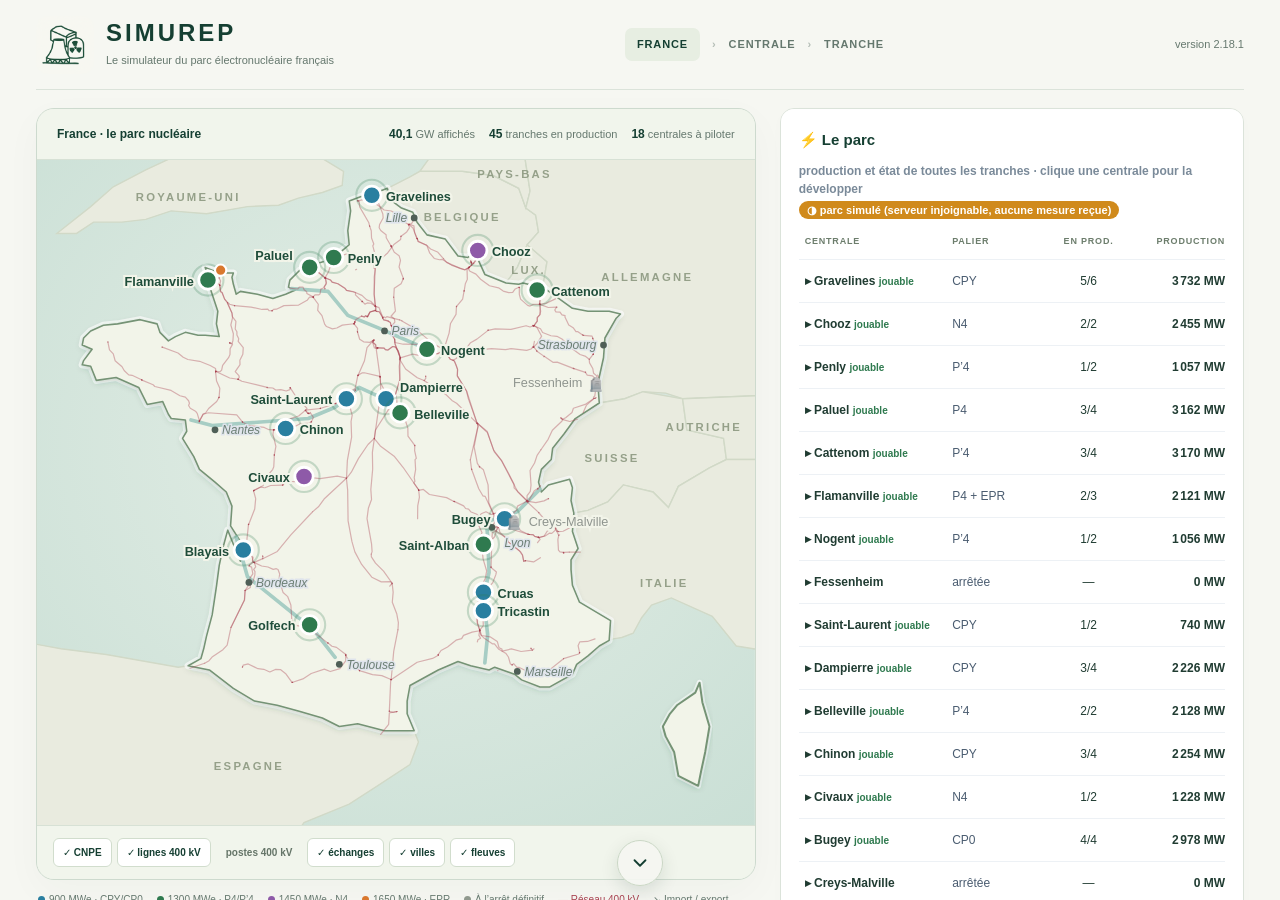
==== commit 0e8dbb41: "SIMUREP 2.18.1" ====
--- a/900/index.html
+++ b/900/index.html
@@ -1 +1 @@
-<!doctype html><html lang="fr"><head><meta charset="utf-8"><script>if(window.parent===window)location.replace('../');</script><meta name="viewport" content="width=device-width,initial-scale=1,viewport-fit=cover"><meta http-equiv="Content-Security-Policy" content="default-src 'none'; script-src 'self' 'unsafe-inline'; style-src 'self' 'unsafe-inline'; img-src 'self' data:; frame-src 'self'; connect-src 'self' https://moteur.simurep.fr; worker-src 'none'; base-uri 'none'; form-action 'none'"><title>SIMUREP · Salle de commande 900</title><link rel="stylesheet" href="n4.css"><link rel="stylesheet" href="salle-900.css"><style>html,body{margin:0;background:#cbc3aa}#n4-loading{padding:24px;font:16px system-ui}#n4-sortie{margin:0 24px;min-height:44px;padding:8px 16px;font:16px system-ui}</style></head><body><main id="n4-root"><p id="n4-loading" role="status">Initialisation de la salle de commande…</p><button type="button" id="n4-sortie" onclick="if(parent!==window)parent.postMessage({type:'sdc-retour',vue:'france'},location.origin)">‹ France</button></main><iframe id="n4-engine" title="État du serveur" hidden src="../client.html"></iframe><script>const q=new URLSearchParams(location.search),P=["CPY","CP0"],D={"CPY":["Gravelines",5],"CP0":["Bugey",2]},pal=P.includes(q.get('palier'))?q.get('palier'):P[0];window.SDC_PRIVATE={published:true,transport:true,palier:pal,site:q.get('site')||D[pal][0],unit:Number(q.get('unit')||D[pal][1])};</script><script src="instruments-n4.js"></script><script src="n4-synoptiques.js"></script><script src="n4-commandes.js"></script><script src="n4.js"></script><script src="preferences-n4.js"></script><script src="adaptateur-n4.js"></script><script src="instruments-900.js"></script><script src="synoptique-900.js"></script><script src="ks6p.js"></script><script src="salle-900.js"></script><script src="transport-prive.js"></script><script src="essai-n4.js"></script></body></html>+<!doctype html><html lang="fr"><head><meta charset="utf-8"><script>if(window.parent===window)location.replace('../');</script><meta name="viewport" content="width=device-width,initial-scale=1,viewport-fit=cover"><meta http-equiv="Content-Security-Policy" content="default-src 'none'; script-src 'self' 'unsafe-inline'; style-src 'self' 'unsafe-inline'; img-src 'self' data:; frame-src 'self'; connect-src 'self' https://moteur.simurep.fr; worker-src 'none'; base-uri 'none'; form-action 'none'"><title>SIMUREP · Salle de commande 900</title><link rel="stylesheet" href="n4.css"><link rel="stylesheet" href="salle-900.css"><link rel="stylesheet" href="classeur-900.css"><style>html,body{margin:0;background:#cbc3aa}#n4-loading{padding:24px;font:16px system-ui}#n4-sortie{margin:0 24px;min-height:44px;padding:8px 16px;font:16px system-ui}</style></head><body><main id="n4-root"><p id="n4-loading" role="status">Initialisation de la salle de commande…</p><button type="button" id="n4-sortie" onclick="if(parent!==window)parent.postMessage({type:'sdc-retour',vue:'france'},location.origin)">‹ France</button></main><iframe id="n4-engine" title="État du serveur" hidden src="../client.html"></iframe><script>const q=new URLSearchParams(location.search),P=["CPY","CP0","FSH"],D={"CPY":["Gravelines",5],"CP0":["Bugey",2],"FSH":["Fessenheim",1]},pal=P.includes(q.get('palier'))?q.get('palier'):P[0];window.SDC_PRIVATE={published:true,transport:true,palier:pal,site:q.get('site')||D[pal][0],unit:Number(q.get('unit')||D[pal][1])};</script><script src="instruments-n4.js"></script><script src="n4-synoptiques.js"></script><script src="n4-commandes.js"></script><script src="n4.js"></script><script src="preferences-n4.js"></script><script src="adaptateur-n4.js"></script><script src="instruments-900.js"></script><script src="synoptique-900.js"></script><script src="ks6p.js"></script><script src="classeur-900.js"></script><script src="salle-900.js"></script><script src="transport-prive.js"></script><script src="essai-n4.js"></script></body></html>
--- a/900/salle-900.css
+++ b/900/salle-900.css
@@ -115,8 +115,15 @@
 /* Apparition : clignotement rapide (2 par seconde) ; disparition : lent (une fois toutes les 1,6 s), la lentille gardant sa couleur. */
 .s9-v[data-mode=nouvelle]{animation:s9-clign .5s steps(1,end) infinite}
 .s9-v[data-mode=disparue]{animation:s9-clign 1.6s steps(1,end) infinite}
-/* Mouvement réduit : ni clignotement ni pulsation ; une apparition garde un cadre sombre, une disparition reste pâlie. */
-@media (prefers-reduced-motion:reduce){.s9-v[data-mode=nouvelle],.s9-v[data-mode=disparue],.s9-klaxon[data-on=true] i,.s9-sdc .s9-dock-al.s9-dock-k{animation:none!important}.s9-v[data-mode=nouvelle]{outline:3px solid #20140b;outline-offset:-5px}.s9-v[data-mode=disparue]{opacity:.45}}
+/* C-04 (265A) : un cadre blanc fixe dit l'état sans la couleur ni le mouvement : plein pour une nouvelle, en tirets pour une disparue, aucun une fois
+   acquittée. Il ne clignote pas (s9-clign et s13-clign ne touchent pas à outline) : dans la phase éteinte, lui seul sépare une verrine à acquitter
+   d'une verrine éteinte. Un contour ne compte pas dans la boîte, donc aucun saut ; 3 px dont 2 sur la bordure et 1 au-dehors : la gouttière la plus fine
+   des matrices (2 px, mur) garde 1 px noir, sinon une verrine au repos recevrait le blanc de ses voisines sur ses quatre côtés.
+   La salle du 1300 charge cette feuille et ses verrines portent .s9-v : elle a le même cadre et le même repli. */
+.s9-v:is([data-mode=nouvelle],[data-mode=disparue]){outline:3px solid #f4f4f0;outline-offset:-2px}
+.s9-v[data-mode=disparue]{outline-style:dashed}
+/* Mouvement réduit : ni clignotement ni pulsation ; le cadre blanc reste seul à dire une apparition (il remplace l'ancien cadre sombre), une disparition reste pâlie. */
+@media (prefers-reduced-motion:reduce){.s9-v[data-mode=nouvelle],.s9-v[data-mode=disparue],.s9-klaxon[data-on=true] i,.s9-sdc .s9-dock-al.s9-dock-k{animation:none!important}.s9-v[data-mode=disparue]{opacity:.45}}
 .s9-mat-plein .s9-v,.s9-mat-plein .s9-v-libre{min-height:42px}.s9-mur-ver .s9-v,.s9-mur-ver .s9-v-libre{min-height:31px}.s9-mur-ver .s9-mat-g{gap:2px}.s9-mat-plein .s9-v span{font-size:10px}.s9-mat-plein .s9-mat-s h4{font-size:11px}
 /* ── La salle : pupitre continu (5A du 03/10, photos de Gravelines 5) : plages qui se touchent, traits bordeaux fins à pans
       coupés, losanges du fond aux croisements, titres noirs centrés, sous-zones. ── */
@@ -368,16 +375,18 @@
    pupitre et tableau arrière de la même teinte, zones cernées d'un trait brun ; seules les plaques des TPL gardent leur couleur.
    Mur : synoptique en bandeau noir (style du Bugey, synoptique-900.js) ; enseigne de tranche, horloge et puissance en afficheurs
    rouges sur le bandeau du mur. Écrans du KIT et du panneau de sûreté en phosphore vert monochrome (idée de Codex, 11A). */
-.s9-sdc[data-palier="CP0"]{--cp0:#d3b57c;--cp0-c:#e3ca98;--cp0-f:#b59561;--cp0-t:#5b4426;background:linear-gradient(#ccb07a,#bea16b)}
-.s9-sdc[data-palier="CP0"] :is(.s9-zone,.s9-repere){--z:var(--cp0);--z2:var(--cp0-c)}
-.s9-sdc[data-palier="CP0"] .s9-zone{background:var(--cp0-t)}
-.s9-sdc[data-palier="CP0"] .s9-zone .s9-note{color:#3f301a}
-.s9-sdc[data-palier="CP0"] .s9-panneau{background:linear-gradient(#d6bb85,#cbae77);border-color:#8a6d40;box-shadow:inset 0 2px #e8d7b0}
-.s9-sdc[data-palier="CP0"] .s9-pupitre{background:#b49460;border-color:#7d6237}
-.s9-sdc[data-palier="CP0"] .s9-quickbar{background:linear-gradient(#d9c08e,#c9ac78)!important;box-shadow:inset 0 -1px #9c7f4c,0 2px 0 #876b3c!important}
-.s9-sdc[data-palier="CP0"] .s9-mur-ver{background:linear-gradient(#d6bb85,#c8ab74);border-color:#8a6d40;box-shadow:inset 0 2px #e8d7b0}
-.s9-sdc[data-palier="CP0"] :is(.s9-mur-syn,.s9-syn-page){background:#0e0f0d}
-.s9-sdc[data-palier="CP0"] .s9-crt{background:linear-gradient(#d9c08e,#c4a670);border-color:#8a6d40;box-shadow:inset 0 1px #ecdcb8,0 2px 6px #0003}
+/* J5a (272A) : Fessenheim (FSH) partage chaque règle de la salle du CP0 par un sélecteur commun, jamais par une copie ; son delta
+   (bleu, verrines, afficheurs) viendra de la planche validée par Anthonin. */
+.s9-sdc:is([data-palier="CP0"],[data-palier="FSH"]){--cp0:#d3b57c;--cp0-c:#e3ca98;--cp0-f:#b59561;--cp0-t:#5b4426;background:linear-gradient(#ccb07a,#bea16b)}
+.s9-sdc:is([data-palier="CP0"],[data-palier="FSH"]) :is(.s9-zone,.s9-repere){--z:var(--cp0);--z2:var(--cp0-c)}
+.s9-sdc:is([data-palier="CP0"],[data-palier="FSH"]) .s9-zone{background:var(--cp0-t)}
+.s9-sdc:is([data-palier="CP0"],[data-palier="FSH"]) .s9-zone .s9-note{color:#3f301a}
+.s9-sdc:is([data-palier="CP0"],[data-palier="FSH"]) .s9-panneau{background:linear-gradient(#d6bb85,#cbae77);border-color:#8a6d40;box-shadow:inset 0 2px #e8d7b0}
+.s9-sdc:is([data-palier="CP0"],[data-palier="FSH"]) .s9-pupitre{background:#b49460;border-color:#7d6237}
+.s9-sdc:is([data-palier="CP0"],[data-palier="FSH"]) .s9-quickbar{background:linear-gradient(#d9c08e,#c9ac78)!important;box-shadow:inset 0 -1px #9c7f4c,0 2px 0 #876b3c!important}
+.s9-sdc:is([data-palier="CP0"],[data-palier="FSH"]) .s9-mur-ver{background:linear-gradient(#d6bb85,#c8ab74);border-color:#8a6d40;box-shadow:inset 0 2px #e8d7b0}
+.s9-sdc:is([data-palier="CP0"],[data-palier="FSH"]) :is(.s9-mur-syn,.s9-syn-page){background:#0e0f0d}
+.s9-sdc:is([data-palier="CP0"],[data-palier="FSH"]) .s9-crt{background:linear-gradient(#d9c08e,#c4a670);border-color:#8a6d40;box-shadow:inset 0 1px #ecdcb8,0 2px 6px #0003}
 /* Enseigne du mur (photo du Bugey 2) : « TRANCHE n » en lettres blanches, jour et heure, puissance en MW, afficheurs rouges. */
 .s9-ens{display:flex;align-items:center;gap:14px;padding:2px 12px;background:#060706;border:1px solid #2b2c29;border-radius:2px}
 .s9-ens>b{font:700 19px Arial,Helvetica,sans-serif;letter-spacing:.06em;color:#f2f2ec}.s9-mur-volet>summary .s9-ens>b::before{content:none}
@@ -390,43 +399,43 @@
 /* Geste 50 (136A du 25/10) : puissance électrique dans la barre d'état (CPY ; CP0 quand le mur et son enseigne sont repliés hors de la page). */
 .s9-quickbar .s9-pel{margin-left:14px;white-space:nowrap;font-variant-numeric:tabular-nums}.s9-pel-tel{display:none}
 /* Écrans en phosphore vert monochrome : vidéo inverse pour les états présents et les alarmes, sans autre couleur. */
-.s9-sdc[data-palier="CP0"] .s9-crt-verre{background:#020803;font-family:"Consolas","Lucida Console","Courier New",monospace}
-.s9-sdc[data-palier="CP0"] .s9-crt-tete{border-bottom-color:#1e6b36}
-.s9-sdc[data-palier="CP0"] .s9-crt-tete b{background:#7dff9a;color:#021a08}
-.s9-sdc[data-palier="CP0"] :is(.s9-crt-tete span,.s9-kit-e b,.s9-kit-d h4){color:#7dff9a}
-.s9-sdc[data-palier="CP0"] .s9-kit-d h4{background:#0b2a14}
-.s9-sdc[data-palier="CP0"] .s9-crt-l{border-bottom-color:#123c1f}
-.s9-sdc[data-palier="CP0"] .s9-crt-l span{color:#4fd977}
-.s9-sdc[data-palier="CP0"] .s9-crt-l b{color:#b8ffc6}
-.s9-sdc[data-palier="CP0"] :is(.s9-crt-l i,.s9-crt-n,.s9-kit-ev b,.s9-kit-t small){color:#2f8f4f}
-.s9-sdc[data-palier="CP0"] .s9-crt-rouge :is(b,span){color:#021a08;background:#b8ffc6;padding:0 3px}
-.s9-sdc[data-palier="CP0"] .s9-crt-barre{background:repeating-linear-gradient(90deg,#0c2a15 0 5px,#020803 5px 7px)}
-.s9-sdc[data-palier="CP0"] :is(.s9-crt-barre span,.s9-crt-rouge .s9-crt-barre span){background:repeating-linear-gradient(90deg,#7dff9a 0 5px,#020803 5px 7px)}
-.s9-sdc[data-palier="CP0"] .s9-crt-tor{border-color:#1e6b36;color:#2f8f4f}
-.s9-sdc[data-palier="CP0"] .s9-crt-tor[data-on=true]{background:#7dff9a;color:#021a08;border-color:#7dff9a}
-.s9-sdc[data-palier="CP0"] .s9-crt-tor[data-on=true][data-c=r]{background:#b8ffc6;border-color:#b8ffc6;outline:1px solid #b8ffc6;outline-offset:2px}
-.s9-sdc[data-palier="CP0"] .s9-crt-e:is([data-c=v],[data-c=c],[data-c=""]){color:#7dff9a!important}
-.s9-sdc[data-palier="CP0"] .s9-crt-e:is([data-c=r],[data-c=j]){color:#021a08!important;background:#b8ffc6;padding:0 4px}
-.s9-sdc[data-palier="CP0"] .s9-crt-b{background:#03140a;color:#7dff9a;border-color:#2f8f4f}
-.s9-sdc[data-palier="CP0"] .s9-crt-b:hover{background:#0b3a1c}
-.s9-sdc[data-palier="CP0"] .s9-kit-t{background:#03110a;border-color:#1e6b36;color:#4fd977}
-.s9-sdc[data-palier="CP0"] .s9-kit-t b{color:#b8ffc6}
-.s9-sdc[data-palier="CP0"] .s9-kit-t:is(:hover,:focus-visible){background:#0b3a1c}
-.s9-sdc[data-palier="CP0"] .s9-kit-t[data-niveau=rouge]{background:#b8ffc6;color:#021a08;border-color:#b8ffc6;outline:2px solid #b8ffc6;outline-offset:2px}
-.s9-sdc[data-palier="CP0"] .s9-kit-t[data-niveau=orange]{background:#7dff9a;color:#021a08;border-color:#7dff9a}
-.s9-sdc[data-palier="CP0"] .s9-kit-t[data-niveau=blanc]{background:#03110a;color:#b8ffc6;border:2px solid #b8ffc6}
-.s9-sdc[data-palier="CP0"] .s9-kit-t[data-niveau=blanc] :is(b,small){color:#b8ffc6}
-.s9-sdc[data-palier="CP0"] .s9-kit-ev :is(p,.r,.o){color:#7dff9a}
-.s9-sdc[data-palier="CP0"] .s9-kit-ev :is(.r,.o){color:#b8ffc6;font-weight:700}
+.s9-sdc:is([data-palier="CP0"],[data-palier="FSH"]) .s9-crt-verre{background:#020803;font-family:"Consolas","Lucida Console","Courier New",monospace}
+.s9-sdc:is([data-palier="CP0"],[data-palier="FSH"]) .s9-crt-tete{border-bottom-color:#1e6b36}
+.s9-sdc:is([data-palier="CP0"],[data-palier="FSH"]) .s9-crt-tete b{background:#7dff9a;color:#021a08}
+.s9-sdc:is([data-palier="CP0"],[data-palier="FSH"]) :is(.s9-crt-tete span,.s9-kit-e b,.s9-kit-d h4){color:#7dff9a}
+.s9-sdc:is([data-palier="CP0"],[data-palier="FSH"]) .s9-kit-d h4{background:#0b2a14}
+.s9-sdc:is([data-palier="CP0"],[data-palier="FSH"]) .s9-crt-l{border-bottom-color:#123c1f}
+.s9-sdc:is([data-palier="CP0"],[data-palier="FSH"]) .s9-crt-l span{color:#4fd977}
+.s9-sdc:is([data-palier="CP0"],[data-palier="FSH"]) .s9-crt-l b{color:#b8ffc6}
+.s9-sdc:is([data-palier="CP0"],[data-palier="FSH"]) :is(.s9-crt-l i,.s9-crt-n,.s9-kit-ev b,.s9-kit-t small){color:#2f8f4f}
+.s9-sdc:is([data-palier="CP0"],[data-palier="FSH"]) .s9-crt-rouge :is(b,span){color:#021a08;background:#b8ffc6;padding:0 3px}
+.s9-sdc:is([data-palier="CP0"],[data-palier="FSH"]) .s9-crt-barre{background:repeating-linear-gradient(90deg,#0c2a15 0 5px,#020803 5px 7px)}
+.s9-sdc:is([data-palier="CP0"],[data-palier="FSH"]) :is(.s9-crt-barre span,.s9-crt-rouge .s9-crt-barre span){background:repeating-linear-gradient(90deg,#7dff9a 0 5px,#020803 5px 7px)}
+.s9-sdc:is([data-palier="CP0"],[data-palier="FSH"]) .s9-crt-tor{border-color:#1e6b36;color:#2f8f4f}
+.s9-sdc:is([data-palier="CP0"],[data-palier="FSH"]) .s9-crt-tor[data-on=true]{background:#7dff9a;color:#021a08;border-color:#7dff9a}
+.s9-sdc:is([data-palier="CP0"],[data-palier="FSH"]) .s9-crt-tor[data-on=true][data-c=r]{background:#b8ffc6;border-color:#b8ffc6;outline:1px solid #b8ffc6;outline-offset:2px}
+.s9-sdc:is([data-palier="CP0"],[data-palier="FSH"]) .s9-crt-e:is([data-c=v],[data-c=c],[data-c=""]){color:#7dff9a!important}
+.s9-sdc:is([data-palier="CP0"],[data-palier="FSH"]) .s9-crt-e:is([data-c=r],[data-c=j]){color:#021a08!important;background:#b8ffc6;padding:0 4px}
+.s9-sdc:is([data-palier="CP0"],[data-palier="FSH"]) .s9-crt-b{background:#03140a;color:#7dff9a;border-color:#2f8f4f}
+.s9-sdc:is([data-palier="CP0"],[data-palier="FSH"]) .s9-crt-b:hover{background:#0b3a1c}
+.s9-sdc:is([data-palier="CP0"],[data-palier="FSH"]) .s9-kit-t{background:#03110a;border-color:#1e6b36;color:#4fd977}
+.s9-sdc:is([data-palier="CP0"],[data-palier="FSH"]) .s9-kit-t b{color:#b8ffc6}
+.s9-sdc:is([data-palier="CP0"],[data-palier="FSH"]) .s9-kit-t:is(:hover,:focus-visible){background:#0b3a1c}
+.s9-sdc:is([data-palier="CP0"],[data-palier="FSH"]) .s9-kit-t[data-niveau=rouge]{background:#b8ffc6;color:#021a08;border-color:#b8ffc6;outline:2px solid #b8ffc6;outline-offset:2px}
+.s9-sdc:is([data-palier="CP0"],[data-palier="FSH"]) .s9-kit-t[data-niveau=orange]{background:#7dff9a;color:#021a08;border-color:#7dff9a}
+.s9-sdc:is([data-palier="CP0"],[data-palier="FSH"]) .s9-kit-t[data-niveau=blanc]{background:#03110a;color:#b8ffc6;border:2px solid #b8ffc6}
+.s9-sdc:is([data-palier="CP0"],[data-palier="FSH"]) .s9-kit-t[data-niveau=blanc] :is(b,small){color:#b8ffc6}
+.s9-sdc:is([data-palier="CP0"],[data-palier="FSH"]) .s9-kit-ev :is(p,.r,.o){color:#7dff9a}
+.s9-sdc:is([data-palier="CP0"],[data-palier="FSH"]) .s9-kit-ev :is(.r,.o){color:#b8ffc6;font-weight:700}
 /* Lot 4 ter (7A) : au CP0, ligne rouge du journal en vidéo inverse, comme les alarmes des écrans du KIT ; l'ambre reste en vert vif. */
-.s9-sdc[data-palier="CP0"] .s9-kit-ev .r{background:#b8ffc6;color:#021a08}
-.s9-sdc[data-palier="CP0"] .s9-kit-ev .r b{color:#021a08}
-.s9-sdc[data-palier="CP0"] .s9-crt-natif .n4-live-slot{background:#020803!important}
-.s9-sdc[data-palier="CP0"] .s9-ebu .s9-ebu-g{stroke:#0f3a1c}
-.s9-sdc[data-palier="CP0"] .s9-ebu :is(.s9-ebu-t,.s9-ebu-l){fill:#2f8f4f}
-.s9-sdc[data-palier="CP0"] .s9-ebu .s9-ebu-c{stroke:#7dff9a}
-.s9-sdc[data-palier="CP0"] .s9-ebu .s9-ebu-m{stroke:#b8ffc6}
-.s9-sdc[data-palier="CP0"] .s9-ebu :is(.s9-ebu-p,.s9-ebu-f){stroke:#b8ffc6}
+.s9-sdc:is([data-palier="CP0"],[data-palier="FSH"]) .s9-kit-ev .r{background:#b8ffc6;color:#021a08}
+.s9-sdc:is([data-palier="CP0"],[data-palier="FSH"]) .s9-kit-ev .r b{color:#021a08}
+.s9-sdc:is([data-palier="CP0"],[data-palier="FSH"]) .s9-crt-natif .n4-live-slot{background:#020803!important}
+.s9-sdc:is([data-palier="CP0"],[data-palier="FSH"]) .s9-ebu .s9-ebu-g{stroke:#0f3a1c}
+.s9-sdc:is([data-palier="CP0"],[data-palier="FSH"]) .s9-ebu :is(.s9-ebu-t,.s9-ebu-l){fill:#2f8f4f}
+.s9-sdc:is([data-palier="CP0"],[data-palier="FSH"]) .s9-ebu .s9-ebu-c{stroke:#7dff9a}
+.s9-sdc:is([data-palier="CP0"],[data-palier="FSH"]) .s9-ebu .s9-ebu-m{stroke:#b8ffc6}
+.s9-sdc:is([data-palier="CP0"],[data-palier="FSH"]) .s9-ebu :is(.s9-ebu-p,.s9-ebu-f){stroke:#b8ffc6}
 /* ══ Rendu réaliste des salles 900 (04/10, 2A du QCM du rendu du 1300) : même lumière, mêmes ombres, même patine très légère et
       mêmes reflets qu'au 1300, sur les teintes propres de chaque salle (plages colorées du CPY, sable ocré du CP0). Règles limitées aux
       salles 900 (« :not(.s13-sdc) ») : la salle du 1300 garde les siennes. Calques sans effet sur les commandes. ══ */
@@ -476,12 +485,12 @@
 /* Carte des grappes du KIT (4A du 04/10) : dessin commun des cartes (instruments-n4.js) sur le verre du KIT. */
 .s9-kit-carte .n4-gr{grid-template-columns:minmax(0,520px) minmax(0,1fr)}.s9-kit-carte .n4-gr-carte{border-color:#1f6f5a}
 .s9-kit-carte .n4-gr-leg{color:#9fe8bf;font:12px Consolas,'Lucida Console',monospace}.s9-kit-carte .n4-gr-detail{background:#04140f;border-color:#2f8f5f;color:#9fe8bf;font:12.5px Consolas,'Lucida Console',monospace}
-.s9-sdc[data-palier="CP0"] .s9-kit-carte .n4-gr-leg,.s9-sdc[data-palier="CP0"] .s9-kit-carte .n4-gr-detail{color:#6fdc8c}
+.s9-sdc:is([data-palier="CP0"],[data-palier="FSH"]) .s9-kit-carte .n4-gr-leg,.s9-sdc:is([data-palier="CP0"],[data-palier="FSH"]) .s9-kit-carte .n4-gr-detail{color:#6fdc8c}
 @media(max-width:760px),(max-width:1000px) and (max-height:500px){.s9-kit-carte .n4-gr{grid-template-columns:minmax(0,1fr)}}
 /* J3 (passe 3, 2A) : l’encart des missions en fiche de consigne papier posée sur le pupitre, propre à chaque salle : CPY crème, CP0
    jaunie ; en-tête tapé à la machine, liens du lexique soulignés à l’encre, « Montrer » vers la zone citée. Aucune commande. */
 .s9-sdc .n4-mission{position:relative;margin:2px 4px 12px;border:1px solid #b3a27f;border-radius:2px;background:#f7f2e4;color:#2b2318;box-shadow:inset 0 1px #fffc,0 3px 9px #0006}
-.s9-sdc[data-palier="CP0"] .n4-mission{background:#f2e8c9;border-color:#a88f60}
+.s9-sdc:is([data-palier="CP0"],[data-palier="FSH"]) .n4-mission{background:#f2e8c9;border-color:#a88f60}
 .s9-sdc .n4-mission-toggle{min-height:44px;padding:8px 12px;border-bottom:1px dashed #c9b994;color:#2b2318;font:700 13px/1.3 "Courier New",Courier,monospace}
 .s9-sdc .n4-mission-toggle[aria-expanded=false]{border-bottom:0}
 .s9-sdc .n4-mission-toggle b{color:#7a1f2b;letter-spacing:.08em}
@@ -520,7 +529,46 @@
 .s9-sdc:not(.s13-sdc){--s9-machine:"American Typewriter","Courier New",Courier,monospace;--s9-encre:#2b2722;--s9-papier:#fbfaf4;--s9-perfo:#bdb39b;
   --s9-trou:radial-gradient(circle at 50% 50%,#958c76 0 2.1px,#b9af97 2.4px 2.8px,#0000 3.2px);
   --s9-grain:url("data:image/svg+xml,%3Csvg xmlns='http://www.w3.org/2000/svg' width='160' height='160'%3E%3Cfilter id='f'%3E%3CfeTurbulence type='fractalNoise' baseFrequency='1.1' numOctaves='2' seed='3' stitchTiles='stitch'/%3E%3CfeColorMatrix values='0 0 0 0 .32 0 0 0 0 .29 0 0 0 0 .22 0 0 0 1.4 -.55'/%3E%3C/filter%3E%3Crect width='160' height='160' filter='url(%23f)' opacity='.16'/%3E%3C/svg%3E")}
-.s9-sdc[data-palier="CP0"]:not(.s13-sdc){--s9-encre:#2f2a21;--s9-papier:#f5eed9;--s9-perfo:#b8aa88}
+.s9-sdc:is([data-palier="CP0"],[data-palier="FSH"]):not(.s13-sdc){--s9-encre:#2f2a21;--s9-papier:#f5eed9;--s9-perfo:#b8aa88}
+/* Salle de Fessenheim (FSH ; planche 2, 278A du 29/10) : 275B : panneaux beige-crème (confirmé par un habitué de la
+   centrale) ; chaque TPL posé sur un petit carré à la teinte pastel que sa zone porte au CPY ; turquoise au mur des verrines, et en touches hors du mur. */
+.s9-sdc[data-palier="FSH"]{--fsh:#3e9a8c;--fsh-o:#2e6b60;--fsh-c:#5fb3a5;--cr:#ece4cf;--cr-c:#f6f1e3;--cr-f:#d9cfb5;background:linear-gradient(#e2dac4,#d4cab0)}
+.s9-sdc[data-palier="FSH"] :is(.s9-zone,.s9-repere){--z:var(--cr);--z2:var(--cr-c)}
+.s9-sdc[data-palier="FSH"] .s9-zone .s9-note{color:#4a3f30}
+.s9-sdc[data-palier="FSH"] .s9-panneau{background:linear-gradient(#e6dec8,#d8ceb4);border-color:#9d927a;box-shadow:inset 0 2px #f6f1e3}
+.s9-sdc[data-palier="FSH"] .s9-pupitre{background:#d3c8ad;border-color:#9d927a}
+/* teintes du CPY, portées par le seul carré du TPL */
+.s9-sdc[data-palier="FSH"] .s9-zone{--p:#f3efe4}
+.s9-sdc[data-palier="FSH"] .s9-teinte-blanc{--p:#f3efe4}.s9-sdc[data-palier="FSH"] .s9-teinte-beige{--p:#e3d4ae}
+.s9-sdc[data-palier="FSH"] .s9-teinte-creme{--p:#efe7cf}.s9-sdc[data-palier="FSH"] .s9-teinte-kaki{--p:#d8c497}
+.s9-sdc[data-palier="FSH"] .s9-teinte-verteau{--p:#a6d1bd}.s9-sdc[data-palier="FSH"] .s9-teinte-saumon{--p:#ebb9a1}
+.s9-sdc[data-palier="FSH"] .s9-tpl{background:var(--p);border:1px solid #8f8670;border-radius:2px;padding:4px 3px 3px;box-shadow:inset 0 1px #fff8}
+/* le mur : pas de synoptique (salle-900.js ne le dessine pas), la bande de verrines encadrée de turquoise ; enseigne : MW à gauche,
+   date et heure en rouge-orangé à droite (photos de la salle réelle de la tranche 1) */
+.s9-sdc[data-palier="FSH"] .s9-mur-ver{background:linear-gradient(var(--fsh-c),var(--fsh));border:6px solid var(--fsh-o);border-top-width:10px;box-shadow:inset 0 2px #8fd0c4}
+.s9-sdc[data-palier="FSH"] .s9-mur-ver .s9-v:not([data-mode=nouvelle],[data-mode=disparue]){outline:2px solid var(--fsh-o)}   /* sans écraser le cadre de C-04 */
+/* Retour d'Anthonin du 31/10 : du turquoise partout dans la salle, le volet replié compris, et le téléphone, qui n'a pas de volet : touches, barre et menu, cadres
+   des zones (les restes du Bugey : brun, bordeaux), bandeau du panneau, comme les bandeaux et les plinthes des photos ; les faces restent crème. Texte sombre sur
+   le turquoise : le blanc n'y fait que 3,4:1. Enfants directs du volet seulement : l'enseigne garde ses couleurs. */
+.s9-sdc[data-palier="FSH"]{--s9-bord:var(--fsh-o)}
+.s9-sdc[data-palier="FSH"] .s9-zone{background:var(--fsh-o)}
+.s9-sdc[data-palier="FSH"] .s9-panneau{border-top:6px solid var(--fsh)}
+.s9-sdc[data-palier="FSH"] .s9-mur-volet>summary{background:linear-gradient(var(--fsh-c),var(--fsh));border-color:var(--fsh-o);box-shadow:inset 0 1px #8fd0c4}
+.s9-sdc[data-palier="FSH"] .s9-mur-volet>summary>:is(b,span){color:#0b2420}
+.s9-sdc[data-palier="FSH"] .s9-mur-volet>summary>b::before{color:#0b2420}
+.s9-sdc[data-palier="FSH"] .s9-keys{background:linear-gradient(var(--fsh),var(--fsh-o))!important;border-color:var(--fsh-o)!important}
+.s9-sdc[data-palier="FSH"] .s9-dock{background:linear-gradient(var(--fsh),var(--fsh-o))!important;border-top-color:var(--fsh-o)!important}
+.s9-sdc[data-palier="FSH"] .n4-thumb-menu{background:linear-gradient(var(--fsh-c),var(--fsh))!important;border-color:var(--fsh-o)!important;color:#0b2420!important}
+.s9-sdc[data-palier="FSH"] .n4-thumb-menu b{color:#0b2420}
+/* Aide & missions (retour d'Anthonin du 31/10) : la page, dessinée dans le châssis, a sa crème par styleNatifPour ; ici le fond de son emplacement. */
+.s9-sdc[data-palier="FSH"] .s9-formation .n4-live-slot{background:#e6dec8!important}
+/* barre d'état et cadres des écrans : beige-crème comme les faces (relecture du 29/10 ; la règle commune est en !important) */
+.s9-sdc[data-palier="FSH"] .s9-quickbar{background:linear-gradient(#e6dec8,#d8ceb4)!important;box-shadow:inset 0 -1px #9d927a,0 2px 0 #8f8670!important}
+.s9-sdc[data-palier="FSH"] .s9-crt{background:linear-gradient(#e6dec8,#d4cab0);border-color:#9d927a;box-shadow:inset 0 1px #f6f1e3,0 2px 6px #0003}
+.s9-sdc[data-palier="FSH"] .s9-ens{background:#0b1210;border-color:#1d4a42;gap:18px}
+.s9-sdc[data-palier="FSH"] .s9-ens-mw{order:1}.s9-sdc[data-palier="FSH"] .s9-ens-h{order:2}
+.s9-sdc[data-palier="FSH"] .s9-ens-h :is(small,em){color:#ff8a2a}
+.s9-sdc[data-palier="FSH"] .s9-ens-h svg{filter:hue-rotate(24deg) saturate(1.15) brightness(1.08)}
 .s9-sdc:not(.s13-sdc) :is(.n4-mission,.n4-pq){border:0;border-radius:0;color:var(--s9-encre);font-family:var(--s9-machine);
   background:var(--s9-trou) 0 0/16px 20px repeat-y,var(--s9-trou) 100% 0/16px 20px repeat-y,
     repeating-linear-gradient(var(--s9-perfo) 0 3px,#0000 3px 7px) 16px 0/1px 100% no-repeat,
--- a/900/classeur-900.css
+++ b/900/classeur-900.css
@@ -0,0 +1,341 @@
+/* SIMUREP · © 2026 AnthoninP · Tous droits réservés. Classeur de synoptiques de Fessenheim (sdc/classeur-900.js), posé sur le pupitre.
+   Couverture en toile vinyle vert sapin, porte-étiquette, mécanisme à quatre anneaux, feuilles A3 perforées en papier jauni, encre au
+   tire-ligne (fusion « multiply » sur le grain du papier), coins cornés pour tourner, épaisseur des piles, ombres portées. Aucun fond noir. */
+.s9-classeur,.s9-cl-lentille{
+  --cl-encre:#1d1a16;--cl-encre-l:#8d8574;--cl-stylo:#1b3a86;--cl-cadre:rgba(250,246,233,.94);--cl-papier-plein:rgba(244,237,216,.96);
+  --cl-prim:#b4302a;--cl-prim-l:#e9a59a;--cl-pf:#1f55c8;--cl-pf-l:#a9c0ee;--cl-vap:#c97818;--cl-vap-l:#f0c98a;--cl-are:#2e7a45;--cl-are-l:#a9d3a8;--cl-asg:#2a9fd6;--cl-asg-l:#b3def3;
+  --cl-ris:#6e3f92;--cl-ris-l:#cdb3e0;--cl-rra:#8a8a1a;--cl-rra-l:#dcdca0;--cl-rri:#23306e;--cl-rri-l:#b3b8d6;--cl-sec:#13867a;--cl-sec-l:#a6d8cf;
+  --cl-hta:#9a2a6a;--cl-hta-l:#e3b3cf;--cl-sb:#6b4a22;--cl-sb-l:#e6d3b0;
+  --cl-papier:#f1e8cf;--cl-sapin:#1f4d3a;--cl-foret:#2f7a4f;--cl-sapin-f:#163a2b;--cl-sapin-n:#102c20}
+.s9-classeur{
+  --cl-toile:repeating-linear-gradient(0deg,rgba(200,235,210,.055) 0 1px,transparent 1px 3px),repeating-linear-gradient(90deg,rgba(6,28,18,.2) 0 1px,transparent 1px 3px);
+  --cl-dos:clamp(12px,2.1cqi,46px);--u:min(1cqi,30.9px);--cl-lourd:1.05s cubic-bezier(.6,.04,.4,.96);
+  container-type:inline-size;position:relative;display:block;color:var(--cl-encre);font-family:Arial,Helvetica,sans-serif;outline:none}
+/* ── Le pupitre : stratifié crème de la salle 900, grain fin, lumière de plafond ── */
+.s9-cl-pupitre{position:relative;padding:clamp(18px,3.4cqi,90px) clamp(16px,3.2cqi,96px) clamp(26px,4cqi,110px);border-radius:6px;overflow:hidden;
+  background:radial-gradient(120% 90% at 50% 18%,rgba(255,252,240,.55),rgba(255,252,240,0) 60%),radial-gradient(140% 120% at 50% 50%,rgba(0,0,0,0) 55%,rgba(60,48,28,.22)),
+  url("data:image/svg+xml,%3Csvg xmlns='http://www.w3.org/2000/svg' width='220' height='220'%3E%3Cfilter id='n'%3E%3CfeTurbulence type='fractalNoise' baseFrequency='.75' numOctaves='2' stitchTiles='stitch'/%3E%3CfeColorMatrix values='0 0 0 0 .35 0 0 0 0 .3 0 0 0 0 .2 0 0 0 .13 0'/%3E%3C/filter%3E%3Crect width='100%25' height='100%25' filter='url(%23n)'/%3E%3C/svg%3E"),
+  linear-gradient(#e2d9bd,#d5cbab);box-shadow:inset 0 1px 0 #f6f0dc,inset 0 -2px 0 #b8ad8e}
+/* ── Le livre : deux demi-plats et le dos ; fermé, il se recentre sur son plat droit ── */
+.s9-cl-livre{position:relative;display:grid;grid-template-columns:1fr var(--cl-dos) 1fr;max-width:2900px;margin:0 auto;perspective:3600px;touch-action:pan-y pinch-zoom}
+.s9-classeur[data-feuille="0"] .s9-cl-livre{transform:translateX(calc(-25% - var(--cl-dos) / 4))}
+.s9-cl-gauche,.s9-cl-droite{position:relative;aspect-ratio:420/297;min-width:0}
+/* plats intérieurs : toile vinyle et carton, débordant des feuilles */
+.s9-cl-plat{position:absolute;top:-2.6%;bottom:-2.6%;border-radius:6px;border:1px solid #0f2a1e;background:var(--cl-toile),
+  linear-gradient(100deg,var(--cl-sapin-f),#286248 14%,var(--cl-sapin-f) 16%,var(--cl-sapin) 40%,var(--cl-sapin-f));
+  box-shadow:0 2px 0 #7b8367,0 5px 0 #13301f,3px 13px 15px rgba(61,52,42,.38),17px 30px 31px rgba(64,59,43,.25),inset 0 1px 0 rgba(255,255,255,.1)}
+.s9-cl-plat-g{left:-2.8%;right:0;border-radius:6px 2px 2px 6px}.s9-cl-plat-d{right:-2.8%;left:0;border-radius:2px 6px 6px 2px}
+.s9-cl-plat::after{content:"";position:absolute;inset:5px;border:1px solid rgba(212,209,174,.18);border-radius:4px;background:linear-gradient(90deg,rgba(255,255,255,.04),rgba(0,0,0,.08));box-shadow:inset 0 0 0 1px rgba(0,0,0,.18),inset 0 0 18px rgba(0,0,0,.25)}
+/* piles : tranches des feuilles déjà tournées (à gauche) et des suivantes (à droite) */
+.s9-cl-pile{position:absolute;inset:0;border-radius:1px;background:#e9dfc3}
+.s9-cl-pile-d{box-shadow:calc(var(--n)*.09px + .6px) calc(var(--n)*.12px + .8px) 0 #dcd1b2,calc(var(--n)*.18px + 1.2px) calc(var(--n)*.24px + 1.6px) 0 #c9bd9c,calc(var(--n)*.27px + 1.8px) calc(var(--n)*.36px + 2.4px) 0 #e4d9bb,calc(var(--n)*.36px + 2.6px) calc(var(--n)*.5px + 3.2px) 1px #b3a685,0 4px 10px rgba(40,30,12,.35)}
+.s9-cl-pile-g{box-shadow:calc(var(--n)*-.09px - .6px) calc(var(--n)*.12px + .8px) 0 #dcd1b2,calc(var(--n)*-.18px - 1.2px) calc(var(--n)*.24px + 1.6px) 0 #c9bd9c,calc(var(--n)*-.27px - 1.8px) calc(var(--n)*.36px + 2.4px) 0 #e4d9bb,calc(var(--n)*-.36px - 2.6px) calc(var(--n)*.5px + 3.2px) 1px #b3a685,0 4px 10px rgba(40,30,12,.35)}
+/* ── La feuille : papier jauni, grain, fibres, bords plus roux ; l'encre se fond au papier ── */
+.s9-cl-page{position:absolute;inset:0;overflow:hidden;border-radius:1px;background-color:var(--cl-papier);
+  background-image:radial-gradient(130% 125% at 48% 42%,rgba(255,250,232,.5),rgba(255,250,232,0) 55%,rgba(176,136,62,.16) 88%,rgba(150,108,40,.3)),
+  url("data:image/svg+xml,%3Csvg xmlns='http://www.w3.org/2000/svg' width='300' height='300'%3E%3Cfilter id='f'%3E%3CfeTurbulence type='fractalNoise' baseFrequency='.012 .05' numOctaves='3' seed='4' stitchTiles='stitch'/%3E%3CfeColorMatrix values='0 0 0 0 .55 0 0 0 0 .45 0 0 0 0 .25 0 0 0 .1 0'/%3E%3C/filter%3E%3Crect width='100%25' height='100%25' filter='url(%23f)'/%3E%3C/svg%3E"),
+  url("data:image/svg+xml,%3Csvg xmlns='http://www.w3.org/2000/svg' width='180' height='180'%3E%3Cfilter id='g'%3E%3CfeTurbulence type='fractalNoise' baseFrequency='.95' numOctaves='3' stitchTiles='stitch'/%3E%3CfeColorMatrix values='0 0 0 0 .4 0 0 0 0 .33 0 0 0 0 .2 0 0 0 .14 0'/%3E%3C/filter%3E%3Crect width='100%25' height='100%25' filter='url(%23g)'/%3E%3C/svg%3E");
+  box-shadow:inset 0 0 0 .5px rgba(120,96,50,.35),inset 0 0 28px rgba(150,112,48,.12)}
+.s9-cl-recto{box-shadow:inset 0 0 0 .5px rgba(120,96,50,.35),inset 0 0 28px rgba(150,112,48,.12),inset 18px 0 22px -14px rgba(60,44,18,.28)}
+.s9-cl-verso{box-shadow:inset 0 0 0 .5px rgba(120,96,50,.35),inset 0 0 28px rgba(150,112,48,.12),inset -18px 0 22px -14px rgba(60,44,18,.28)}
+.s9-cl-dessin,.s9-cl-trous{position:absolute;inset:0;width:100%;height:100%;display:block}
+.s9-cl-encre{mix-blend-mode:multiply;opacity:.93}
+.s9-cl-t{opacity:.96}
+.s9-cl-trou{fill:#1b3a2b;stroke:rgba(80,60,30,.55);stroke-width:.5}
+.s9-cl-oeillet{fill:rgba(250,247,238,.85);stroke:rgba(150,130,90,.45);stroke-width:.25}
+.s9-cl-transparence .s9-cl-oeillet{display:none}
+.s9-cl-rel rect:first-of-type{filter:none}
+/* verso : l'encre de la feuille transparaît à l'envers */
+.s9-cl-transparence{position:absolute;inset:0;transform:scaleX(-1);opacity:.1;filter:blur(.5px) grayscale(.4)}
+.s9-cl-transparence .s9-cl-trou{display:none}
+/* ── Revers de la couverture : papier de garde gris vert ── */
+.s9-cl-revers{position:absolute;inset:0;border-radius:2px;background:
+  url("data:image/svg+xml,%3Csvg xmlns='http://www.w3.org/2000/svg' width='200' height='200'%3E%3Cfilter id='c'%3E%3CfeTurbulence type='fractalNoise' baseFrequency='.55' numOctaves='3' stitchTiles='stitch'/%3E%3CfeColorMatrix values='0 0 0 0 .2 0 0 0 0 .25 0 0 0 0 .2 0 0 0 .22 0'/%3E%3C/filter%3E%3Crect width='100%25' height='100%25' filter='url(%23c)'/%3E%3C/svg%3E"),linear-gradient(170deg,#8fa294,#7a8f80);
+  box-shadow:inset 0 0 0 1px rgba(0,0,0,.25),inset -16px 0 20px -12px rgba(0,0,0,.35)}
+/* ── Couverture fermée : toile vinyle vert sapin, porte-étiquette chromé, rivets, tranche des feuilles ── */
+.s9-cl-couv{position:absolute;top:-2.6%;bottom:-2.6%;left:0;right:-2.8%;border-radius:3px 7px 7px 3px;border:1px solid #0f2a1e;background:
+  radial-gradient(ellipse at 22% 20%,rgba(135,170,140,.16),transparent 70%),var(--cl-toile),
+  linear-gradient(100deg,var(--cl-sapin-f),var(--cl-sapin) 30%,#22543f 55%,var(--cl-sapin-f));
+  box-shadow:inset 0 -3px 6px rgba(0,0,0,.2),inset -1px -2px 0 rgba(135,149,125,.45),0 1px 1px rgba(10,30,20,.5),3px 12px 14px rgba(61,52,42,.38),15px 26px 32px rgba(64,59,43,.24)}
+.s9-cl-couv::after{content:"";position:absolute;inset:0;border-radius:inherit;pointer-events:none;background:linear-gradient(90deg,rgba(6,20,13,.55) 0,rgba(120,170,135,.22) 2px,rgba(47,122,79,.12) 4px,rgba(0,0,0,0) 8px),radial-gradient(14% 18% at 100% 100%,rgba(190,210,190,.16),transparent),radial-gradient(14% 18% at 100% 0,rgba(190,210,190,.14),transparent),radial-gradient(60% 40% at 70% 80%,rgba(0,0,0,.08),transparent)}
+.s9-cl-couv::before{content:"";position:absolute;inset:2.4%;border-radius:4px;border:1px solid rgba(0,0,0,.25);box-shadow:0 1px 0 rgba(255,255,255,.08),inset 0 1px 0 rgba(255,255,255,.06)}
+/* ── Étiquette de couverture : le dessin de Codex (lot D2), recopié tel quel sous la
+      couverture : porte-fiche en tôle nickelée emboutie, deux fixations à tête ronde, fiche de carton crème mate, frappe à la machine. ── */
+.s9-cl-etiq-pos{position:absolute;left:50%;top:13%;width:min(54%,850px);transform:translateX(-50%)}
+.s9-cl-couv .s9-cl-etiquette {
+  container: s9-etiquette / inline-size;
+  position: relative;
+  isolation: isolate;
+  display: block;
+  width: 100%;
+  min-width: 0;
+  color: #302f29;
+  text-align: center;
+  font-family: "Courier New", Courier, monospace;
+  font-style: normal;
+  font-weight: 400;
+  line-height: 1.3;
+  text-shadow: none;
+}
+.s9-cl-couv .s9-cl-etiquette,
+.s9-cl-couv .s9-cl-etiquette *,
+.s9-cl-couv .s9-cl-etiquette *::before,
+.s9-cl-couv .s9-cl-etiquette *::after { box-sizing: border-box; }
+
+/* Tôle mince : arêtes rabattues, lumière diffuse, gris légèrement chaud.
+   Les surfaces restent lisses ; quelques traces locales, pas de zébrures. */
+.s9-cl-couv .s9-cl-etiquette .s9-cl-etiquette__cadre {
+  position: relative;
+  padding: max(4px, 1.35%) 5.2% max(5px, 1.55%);
+  border: 1px solid #666c62;
+  border-top-color: #b5b8aa;
+  border-bottom-color: #464e44;
+  border-radius: clamp(3px, .7cqi, 6px);
+  background:
+    linear-gradient(106deg, transparent 8%, #f1efdb30 12%, transparent 19% 76%, #293c2b17 90%, transparent),
+    radial-gradient(ellipse at 1% 100%, #635e4852, transparent 26%),
+    radial-gradient(ellipse at 99% 0%, #56605138, transparent 24%),
+    linear-gradient(180deg, #d1d1c2 0%, #b3b8ad 4%, #8e978d 8%, #a8aea3 47%, #b8bbb0 88%, #d1d1c1 96%, #8c9386 100%);
+  box-shadow:
+    inset 1px 0 0 #e4e3d054,
+    inset -1px 0 0 #38443542,
+    0 1px 0 #10271f,
+    0 2px 2px #0920176b,
+    0 5px 7px -5px #06150ec9;
+}
+/* Le rebord presse le carton. Le trait sombre supérieur est la glissière. */
+.s9-cl-couv .s9-cl-etiquette .s9-cl-etiquette__cadre::before {
+  content: "";
+  position: absolute;
+  top: max(2px, .55cqi);
+  left: 6%;
+  right: 6%;
+  height: 1px;
+  background: linear-gradient(90deg, transparent, #4b5245b3 8% 90%, transparent);
+  box-shadow: 0 1px 0 #e2e0ca61;
+  pointer-events: none;
+}
+.s9-cl-couv .s9-cl-etiquette .s9-cl-etiquette__cadre::after {
+  content: "";
+  position: absolute;
+  inset: 1px;
+  border-radius: inherit;
+  pointer-events: none;
+  background:
+    linear-gradient(177deg, transparent 43%, #f4efdc47 46% 48%, transparent 51%) 19% 1% / 13% 3px no-repeat,
+    linear-gradient(4deg, transparent 44%, #474b3945 46% 49%, transparent 51%) 78% 99% / 9% 3px no-repeat;
+}
+.s9-cl-couv .s9-cl-etiquette .s9-cl-etiquette__rivet {
+  position: absolute;
+  top: 50%;
+  left: 1.65%;
+  width: clamp(4px, 1.65cqi, 12px);
+  aspect-ratio: 1;
+  transform: translateY(-50%);
+  border: 1px solid #687062;
+  border-top-color: #c3c6b7;
+  border-radius: 50%;
+  background: radial-gradient(ellipse at 38% 28%, #d4d3bf, #a7aea0 42%, #929b8d 72%, #727c6e);
+  box-shadow: 0 1px 1px #29392bcc, 0 0 0 1px #61684b25;
+}
+.s9-cl-couv .s9-cl-etiquette .s9-cl-etiquette__rivet--droit { left: auto; right: 1.65%; }
+
+/* Carton non couché, légèrement ivoire. Fibres et poussières sont discrètes
+   et non périodiques à l'échelle du texte. Aucune image ni filtre SVG. */
+.s9-cl-couv .s9-cl-etiquette .s9-cl-etiquette__fiche {
+  position: relative;
+  margin: 0;
+  padding: clamp(13px, 3.4cqi, 30px) clamp(12px, 3.8cqi, 34px) clamp(11px, 2.7cqi, 24px);
+  border: 1px solid #777d69;
+  border-right-color: #8f947c;
+  border-bottom-color: #c3c3aa;
+  background:
+    radial-gradient(ellipse at 0% 3%, #9b874c1c, transparent 31%),
+    radial-gradient(ellipse at 97% 98%, #99854c19, transparent 26%),
+    radial-gradient(ellipse at 26% 71%, #ffffff45, transparent 52%),
+    radial-gradient(circle at 16% 23%, #6b603329 0 .5px, transparent .9px),
+    radial-gradient(circle at 81% 68%, #6b603324 0 .5px, transparent 1px),
+    radial-gradient(circle at 61% 87%, #6b603324 0 .4px, transparent .8px),
+    linear-gradient(100deg, #e7e2cd, #eee9d7 34%, #e9e5d1 85%, #e3dfca);
+  box-shadow: inset 0 2px 2px #323b2940, inset 1px 0 1px #555d382e, 0 1px 0 #e1e0cb94;
+  font-size: clamp(11px, 3.05cqi, 24px);
+  letter-spacing: .015em;
+}
+.s9-cl-couv .s9-cl-etiquette .s9-cl-etiquette__centrale {
+  display: block;
+  margin: 0;
+  font: inherit;
+  text-transform: uppercase;
+  letter-spacing: .035em;
+}
+.s9-cl-couv .s9-cl-etiquette .s9-cl-etiquette__titre {
+  display: block;
+  margin: .72em 0 .68em;
+  padding: 0;
+  color: #292b25;
+  font: 700 1.55em/1.16 "Courier New", Courier, monospace;
+  text-transform: uppercase;
+  letter-spacing: .045em;
+}
+.s9-cl-couv .s9-cl-etiquette .s9-cl-etiquette__titre span { display: block; }
+.s9-cl-couv .s9-cl-etiquette .s9-cl-etiquette__pied {
+  display: flex;
+  flex-wrap: wrap;
+  justify-content: center;
+  align-items: baseline;
+  gap: .6em 1.5em;
+  margin: 0;
+  padding-top: .7em;
+  border-top: 1px solid #666a536e;
+  font: inherit;
+}
+.s9-cl-couv .s9-cl-etiquette .s9-cl-etiquette__edition { white-space: nowrap; }
+.s9-cl-couv .s9-cl-etiquette .s9-cl-etiquette__tranche { white-space: nowrap; font-weight: 700; }
+@container s9-etiquette (min-width: 380px) {
+  .s9-cl-couv .s9-cl-etiquette .s9-cl-etiquette__pied { justify-content: space-between; }
+}
+
+/* charnière : la toile se plie à quelques millimètres du bord de reliure (rainure ombrée, lèvre éclairée) */
+.s9-cl-charniere{position:absolute;top:0;bottom:0;left:2.6%;width:3px;background:linear-gradient(90deg,rgba(4,16,10,.5),rgba(4,16,10,.15) 45%,rgba(150,200,165,.2) 70%,rgba(0,0,0,0));pointer-events:none}
+/* griffe SIMUREP sérigraphiée : les deux carrés bleus de l'enregistreur à points */
+.s9-cl-griffe{--g:clamp(18px,calc(var(--u) * 2.4),72px);position:absolute;left:7%;bottom:7%;display:flex;gap:calc(var(--g) * .044);opacity:.9;box-shadow:none}
+.s9-cl-griffe i{display:grid;place-items:center;width:var(--g);height:var(--g);background:var(--cl-toile),#5d9fd4}.s9-cl-griffe i+i{width:calc(var(--g) * 1.088)}
+.s9-cl-griffe b{font:700 calc(var(--g) * .19)/1 Helvetica,Arial,sans-serif;color:#eef5fb;letter-spacing:.01em}
+.s9-classeur[data-feuille="0"] .s9-cl-dos{background:none;box-shadow:none}
+/* ── Dos ouvert : mécanisme chromé et quatre anneaux qui passent dans les perforations ── */
+.s9-cl-dos{position:relative;z-index:6}
+.s9-classeur:not([data-feuille="0"]) .s9-cl-dos{background:linear-gradient(90deg,#0f281d,#21503b 30%,#2a5e46 50%,#21503b 70%,#0f281d);margin:-2.6% 0;box-shadow:inset 0 0 6px rgba(0,0,0,.6)}
+.s9-cl-meca{position:absolute;left:8%;right:8%;top:3%;bottom:5%;border-radius:50% / 2%;background:linear-gradient(90deg,#787e74,#d5d5bf 12%,#92988b 25%,#ececdb 49%,#9da497 58%,#5d695f 77%,#bec3ad 93%,#5f675b);box-shadow:2px 2px 5px rgba(20,40,28,.5),inset 0 0 1px 1px #e2e1cc}
+.s9-cl-meca::before,.s9-cl-meca::after{content:"";position:absolute;left:30%;width:40%;aspect-ratio:1;border-radius:50%;background:linear-gradient(135deg,#c2c5b8,#6c786b 48%,#3d4c3e 50%,#b9c4b1 60%);box-shadow:0 0 0 1px #637365}
+.s9-cl-meca::before{top:2%}.s9-cl-meca::after{bottom:2%}
+.s9-cl-levier{position:absolute;bottom:5%;left:-40%;width:180%;height:3.2%;background:linear-gradient(90deg,#839183,#dfe0c9,#6b786b);border:1px solid #737b6b;transform:rotate(-8deg);border-radius:3px;box-shadow:2px 4px 4px rgba(30,47,33,.4)}
+.s9-cl-anneau{position:absolute;z-index:4;top:var(--y);left:50%;width:calc(100% + (min(100cqi - 2 * clamp(16px,3.2cqi,96px),2900px) - var(--cl-dos)) * 12 / 420);height:clamp(10px,2.1cqi,52px);transform:translate(-50%,-50%) rotate(-5deg);border-radius:48%;
+  border:clamp(3px,.42cqi,13px) solid #bbbcae;border-bottom-color:#656f64;border-top-color:#f5f2df;border-right-color:#a8b0a3;box-shadow:1px 4px 4px rgba(23,36,31,.4),inset 0 2px 3px rgba(53,68,53,.45)}
+.s9-cl-anneau b{position:absolute;height:100%;width:2px;left:53%;top:0;background:#536058;box-shadow:1px 0 #f0efdf}
+/* ── Coins cornés : de vrais boutons ; le rabat montre le verso du papier, la feuille de dessous apparaît ── */
+.s9-cl-corne{--v:clamp(14px,2.1cqi,40px);position:absolute;z-index:6;bottom:0;width:max(44px,var(--v));height:max(44px,var(--v));padding:0;border:0;margin:0;background:none;cursor:pointer;-webkit-tap-highlight-color:transparent}
+.s9-cl-suiv{right:0}.s9-cl-prec{left:0}
+.s9-cl-corne::before,.s9-cl-corne i{content:"";position:absolute;bottom:0;width:var(--v);height:var(--v);transition:width .28s cubic-bezier(.3,.1,.2,1),height .28s cubic-bezier(.3,.1,.2,1)}
+.s9-cl-suiv::before,.s9-cl-suiv i{right:0}.s9-cl-prec::before,.s9-cl-prec i{left:0}
+/* sous le rabat : la feuille de dessous, ombrée près du pli */
+.s9-cl-suiv::before{clip-path:polygon(100% 0,100% 100%,0 100%);background:linear-gradient(315deg,#efe6cb 30%,#cfc3a1 62%)}
+.s9-cl-prec::before{clip-path:polygon(0 0,100% 100%,0 100%);background:linear-gradient(45deg,#efe6cb 30%,#cfc3a1 62%)}
+.s9-cl-corne i{filter:drop-shadow(-1px -1px 1.5px rgba(50,36,12,.4)) drop-shadow(-4px -4px 6px rgba(50,36,12,.2))}
+.s9-cl-prec i{filter:drop-shadow(1px -1px 1.5px rgba(50,36,12,.4)) drop-shadow(4px -4px 6px rgba(50,36,12,.2))}
+/* le rabat : verso du papier, plus clair au pli, la pointe dans l'ombre */
+.s9-cl-corne i::after{content:"";position:absolute;inset:0;clip-path:polygon(0 0,100% 0,0 100%);background:linear-gradient(135deg,#d3c7a5 0%,#ebe2c6 38%,#fbf6e8 62%,#e9e0c4 100%)}
+.s9-cl-prec i::after{clip-path:polygon(0 0,100% 0,100% 100%);background:linear-gradient(225deg,#d3c7a5 0%,#ebe2c6 38%,#fbf6e8 62%,#e9e0c4 100%)}
+:is(.s9-classeur[data-feuille="0"],.s9-cl-face-av) .s9-cl-suiv i::after{background:linear-gradient(135deg,#6a8071 0%,#859a8b 40%,#a5b7a7 65%,#7a8e80)}
+:is(.s9-classeur[data-feuille="0"],.s9-cl-face-av) .s9-cl-suiv::before{background:linear-gradient(315deg,#efe6cb 30%,#cfc3a1 62%)}
+:is(.s9-classeur[data-feuille="0"],.s9-cl-face-av) .s9-cl-suiv{right:-2.8%;bottom:-2.6%}
+.s9-cl-corne:focus-visible{--v:clamp(30px,3.4cqi,90px)}
+.s9-cl-corne:active{--v:clamp(36px,4cqi,104px)}
+.s9-cl-corne:focus-visible{outline:none}
+.s9-cl-corne:focus-visible::after{content:"";position:absolute;inset:-3px;border:2px dashed #1b3a86;border-radius:4px}
+/* ── Feuille qui tourne autour des anneaux ── */
+.s9-cl-anim{position:absolute;inset:0;z-index:5;pointer-events:none}
+.s9-cl-sous{position:absolute;top:0;bottom:0;width:calc(50% - var(--cl-dos) / 2)}.s9-cl-sous-g{left:0}.s9-cl-sous-d{right:0}
+.s9-cl-sous:empty{display:none}
+.s9-cl-volant{position:absolute;top:0;bottom:0;right:0;width:calc(50% - var(--cl-dos) / 2);transform-origin:calc(var(--cl-dos) / -2) 50%;transform-style:preserve-3d;animation:s9-cl-tourne .85s cubic-bezier(.35,.05,.25,1) both;z-index:2}
+.s9-cl-anim-prec .s9-cl-volant{animation-name:s9-cl-revient}
+.s9-cl-face{position:absolute;inset:0;backface-visibility:hidden;-webkit-backface-visibility:hidden}
+.s9-cl-face-ar{transform:rotateY(180deg)}
+.s9-cl-face::after{content:"";position:absolute;inset:0;pointer-events:none;background:linear-gradient(90deg,rgba(40,28,10,.35),rgba(40,28,10,0) 40%,rgba(255,255,255,.18) 75%,rgba(40,28,10,.12));opacity:0;animation:s9-cl-ombre .85s ease both}
+@keyframes s9-cl-tourne{0%{transform:rotateY(0)}45%{transform:rotateY(-80deg) skewY(-1.2deg)}100%{transform:rotateY(-180deg)}}
+@keyframes s9-cl-revient{0%{transform:rotateY(-180deg)}55%{transform:rotateY(-100deg) skewY(1.2deg)}100%{transform:rotateY(0)}}
+@keyframes s9-cl-ombre{0%,100%{opacity:0}50%{opacity:1}}
+/* ── La couverture n'est pas une feuille (retour 7, 31/10) : une planche lourde, en perspective, d'une seule courbe. Le livre glisse sous elle, le dos
+      et ses anneaux se découvrent, le côté gauche reste vide jusqu'à l'atterrissage. Devant les anneaux tant qu'elle couvre la feuille, derrière une fois basculée. ── */
+.s9-classeur[data-anim] .s9-cl-gauche>*{visibility:hidden}
+.s9-classeur[data-anim] .s9-cl-livre{animation:s9-cl-glisse var(--cl-lourd) both}
+.s9-classeur[data-anim="ferme"] .s9-cl-livre{animation-name:s9-cl-glisse-retour}
+.s9-classeur[data-anim="ouvre"] .s9-cl-dos{animation:s9-cl-dos-ouvre var(--cl-lourd) both}
+.s9-classeur[data-anim="ferme"] .s9-cl-dos{animation:s9-cl-dos-ferme var(--cl-lourd) both}
+.s9-classeur[data-anim="ouvre"] .s9-cl-plat-d{animation:s9-cl-plat-ouvre var(--cl-lourd) both}
+.s9-classeur[data-anim="ferme"] .s9-cl-plat-d{animation:s9-cl-plat-ferme var(--cl-lourd) both}
+.s9-cl-anim-couv{z-index:7;perspective:calc(var(--u) * 400);animation:s9-cl-plan-ouvre var(--cl-lourd) both}
+.s9-cl-anim-couv.s9-cl-anim-prec{animation-name:s9-cl-plan-ferme}
+.s9-cl-anim-couv .s9-cl-volant{animation:s9-cl-couv-ouvre var(--cl-lourd) both}
+.s9-cl-anim-couv.s9-cl-anim-prec .s9-cl-volant{animation-name:s9-cl-couv-ferme}
+.s9-cl-anim-couv .s9-cl-face::after{animation:s9-cl-ombre var(--cl-lourd) both}
+/* l'ombre que la planche jette sur la feuille : elle se lève avec elle */
+.s9-cl-anim-couv::before{content:"";position:absolute;top:0;bottom:0;right:0;width:calc(50% - var(--cl-dos) / 2);background:linear-gradient(90deg,rgba(24,18,6,.55),rgba(24,18,6,.14));animation:s9-cl-jour-ouvre var(--cl-lourd) both}
+.s9-cl-anim-couv.s9-cl-anim-prec::before{animation-name:s9-cl-jour-ferme}
+@keyframes s9-cl-couv-ouvre{from{transform:rotateY(0)}to{transform:rotateY(-180deg)}}
+@keyframes s9-cl-couv-ferme{from{transform:rotateY(-180deg)}to{transform:rotateY(0)}}
+@keyframes s9-cl-plan-ouvre{0%,50%{z-index:7}50.01%,100%{z-index:5}}
+@keyframes s9-cl-plan-ferme{0%,50%{z-index:5}50.01%,100%{z-index:7}}
+@keyframes s9-cl-jour-ouvre{0%{opacity:1}55%,100%{opacity:0}}
+@keyframes s9-cl-jour-ferme{0%,45%{opacity:0}100%{opacity:1}}
+@keyframes s9-cl-dos-ouvre{0%,25%{opacity:0}55%,100%{opacity:1}}
+@keyframes s9-cl-dos-ferme{0%,45%{opacity:1}75%,100%{opacity:0}}
+@keyframes s9-cl-plat-ouvre{from{box-shadow:none}}
+@keyframes s9-cl-plat-ferme{to{box-shadow:none}}
+@keyframes s9-cl-glisse{from{transform:translateX(calc(-25% - var(--cl-dos) / 4))}to{transform:none}}
+@keyframes s9-cl-glisse-retour{from{transform:none}to{transform:translateX(calc(-25% - var(--cl-dos) / 4))}}
+@media (prefers-reduced-motion:reduce){.s9-cl-anim{display:none}.s9-cl-corne{transition:none}}
+/* ── Légende sous le classeur et relevés de la feuille (fiche de relevés, utile au téléphone) ── */
+.s9-cl-aide{margin:clamp(8px,1.2cqi,20px) 0 0;text-align:center;font:600 clamp(12px,.9cqi,20px)/1.3 Arial,sans-serif;color:#4a4030;letter-spacing:.02em}
+.s9-cl-releves{margin:10px auto 0;max-width:1100px;background:#f4ecd4;border:1px solid #c9bd99;border-radius:2px;box-shadow:0 2px 6px rgba(60,44,18,.2);font:14px/1.35 Arial,sans-serif}
+.s9-cl-releves summary{cursor:pointer;min-height:44px;display:flex;align-items:center;gap:10px;padding:0 14px;font-weight:700;letter-spacing:.04em;text-transform:uppercase;font-size:13px}
+.s9-cl-releves summary span{display:inline-grid;place-items:center;min-width:24px;height:22px;border-radius:11px;background:#d9ceb0;font-size:12px}
+.s9-cl-releves dl{display:grid;grid-template-columns:repeat(auto-fill,minmax(170px,1fr));gap:0;margin:0;padding:4px 14px 12px}
+.s9-cl-releves dl div{display:flex;justify-content:space-between;gap:8px;padding:6px 0;border-bottom:1px solid rgba(80,110,170,.3);margin-right:14px}
+.s9-cl-releves dt{font-size:12px;color:#4a4030}.s9-cl-releves dd{margin:0;font:700 14px "Courier New",Courier,monospace;color:#1b3a86;white-space:nowrap}
+/* ── Zoom sans bouton (retour 8, 31/10). Pincement limité au dessin (102A, n4.js), en largeur réelle au lâcher : le navigateur redessine le vecteur, aucune image ne reste ; pendant le geste, voir plus bas (290A).
+      À ×1, un doigt tourne la feuille ou fait défiler la page ; zoomée, il défile le cadre. Sans coin arrondi : un clip arrondi casse le chemin rapide d'iOS (index.html). ── */
+.s9-cl-page[data-n4-pince]{touch-action:pan-y}
+.s9-cl-droite:has(>.s9-cl-page[data-n4-pince-zoom]){aspect-ratio:auto}
+.s9-cl-livre:has(.s9-cl-page[data-n4-pince-zoom]) .s9-cl-gauche{aspect-ratio:auto}
+.s9-cl-page[data-n4-pince-zoom]{position:relative;inset:auto;overflow-x:auto;overflow-y:hidden;-webkit-overflow-scrolling:touch;scrollbar-width:none;touch-action:pan-x pan-y;border-radius:0}
+/* Papier repris par le dessin, ici et sous la lentille : WebKit met le contenu défilé ou transformé sur sa propre couche, le « multiply » de l'encre n'y verrait plus le papier (cadres de relevés blanchis, vu au compositeur). */
+.s9-cl-page[data-n4-pince-zoom]>.s9-cl-dessin{position:relative;inset:auto;height:auto;background:inherit}
+/* 290A (01/11) : pendant le geste, le dessin seul bouge, sur sa couche : origine au coin pour les comptes de monter, papier repris comme au zoom (multiply), sans coin arrondi.
+   À ×1, l'ombre de la feuille, que ce papier couvrirait, est reprise aussi : poser deux doigts ne change rien à l'écran. */
+.s9-cl-page[data-s9-cl-geste]{border-radius:0}
+.s9-cl-page[data-s9-cl-geste]>.s9-cl-dessin{transform-origin:0 0;will-change:transform;background:inherit}
+.s9-cl-page[data-s9-cl-geste]:not([data-n4-pince-zoom])>.s9-cl-dessin{box-shadow:inherit}
+/* La loupe du PC : une lentille de verre qui suit la souris, que tout traverse ; la petite loupe, dans la marge du pupitre, l'éteint. */
+.s9-cl-lentille{position:fixed;left:0;top:0;z-index:30;display:none;overflow:hidden;border-radius:50%;pointer-events:none;background:var(--cl-papier);will-change:transform;box-shadow:0 0 0 2px #5b5f58,0 0 0 6px #c9ccc0,0 0 0 7px #4a4d48,0 10px 22px rgba(40,30,12,.45)}
+.s9-cl-lentille svg{position:absolute;left:0;top:0;display:block;background:var(--cl-papier);will-change:transform}
+.s9-cl-loupe-b{display:none;position:absolute;z-index:2;top:clamp(1px,calc(1.28cqi - 15px),10px);right:clamp(16px,3.2cqi,96px);width:30px;height:30px;padding:4px;margin:0;border:0;border-radius:50%;background:none;color:#4a4030;cursor:pointer}
+.s9-cl-loupe-b svg{display:block;width:100%;height:100%;fill:rgba(255,252,240,.45);stroke:currentColor;stroke-width:2;stroke-linecap:round}
+.s9-cl-loupe-b:hover{background:rgba(255,252,240,.5)}.s9-cl-loupe-b:focus-visible{outline:2px dashed #1b3a86;outline-offset:-2px}
+.s9-cl-loupe-barre{display:none}.s9-cl-loupe-b[aria-pressed="false"]{color:#7d7360}.s9-cl-loupe-b[aria-pressed="false"] .s9-cl-loupe-barre{display:block}
+.n4-sdc .s9-cl-loupe-b{min-height:0}
+/* Le bouton garde ses 30 px quand la fenêtre rétrécit : au PC, la marge du haut lui laisse 32 px au-dessus du plat, qui déborde de la feuille de 2,6 % de sa hauteur (.85cqi en double page, 1.7cqi en feuille seule). */
+@media (hover:hover) and (pointer:fine){.s9-cl-loupe-b{display:block}.s9-classeur .s9-cl-pupitre{padding-top:max(clamp(18px,3.4cqi,90px),calc(32px + .85cqi))}}
+/* ── Les feuilles mènent aux panneaux (retour 9, 31/10) : zones transparentes, le dessin d'époque reste intact ; au survol, un tireté à l'encre du stylo et un voile. ── */
+.s9-cl-lien{fill:transparent;stroke:none;cursor:pointer;outline:none;-webkit-tap-highlight-color:transparent}
+@media (hover:hover){.s9-cl-lien:hover{fill:rgba(27,58,134,.06);stroke:var(--cl-stylo);stroke-width:1px;stroke-dasharray:4 3;vector-effect:non-scaling-stroke}}
+.s9-cl-lien:focus-visible{stroke:var(--cl-stylo);stroke-width:2px;stroke-dasharray:4 3;vector-effect:non-scaling-stroke}
+/* ── Dépliant des relevés (téléphone) : bande de papier pliée en accordéon, plis alternés, ombres de pli, lettrage du classeur ── */
+.s9-cl-depliant{display:none;position:relative;border-radius:2px;background-color:var(--cl-papier);background-image:url("data:image/svg+xml,%3Csvg xmlns='http://www.w3.org/2000/svg' width='180' height='180'%3E%3Cfilter id='g'%3E%3CfeTurbulence type='fractalNoise' baseFrequency='.95' numOctaves='3' stitchTiles='stitch'/%3E%3CfeColorMatrix values='0 0 0 0 .4 0 0 0 0 .33 0 0 0 0 .2 0 0 0 .14 0'/%3E%3C/filter%3E%3Crect width='100%25' height='100%25' filter='url(%23g)'/%3E%3C/svg%3E");box-shadow:inset 0 0 0 .5px rgba(120,96,50,.4),inset 0 0 18px rgba(150,112,48,.12)}
+.s9-cl-pli{position:relative;margin:0;padding:0;border:0;background:none}
+.s9-cl-pli svg{display:block;width:100%;height:auto;position:relative;z-index:1}.s9-cl-pli svg path{mix-blend-mode:multiply}
+/* une seule bande : les volets sont jointifs ; seuls l'ombre et la lumière de chaque pan et le pli (creux sombre, arête claire) les séparent */
+.s9-cl-pli::after{content:"";position:absolute;inset:0;pointer-events:none;z-index:2}
+.s9-cl-pli-a::after{background:linear-gradient(180deg,rgba(255,252,240,.4),rgba(255,252,240,0) 35%,rgba(120,96,50,.05) 70%,rgba(80,60,25,.22))}
+.s9-cl-pli-b::after{background:linear-gradient(180deg,rgba(80,60,25,.2),rgba(120,96,50,.05) 30%,rgba(255,252,240,0) 65%,rgba(255,252,240,.35))}
+.s9-cl-pli+.s9-cl-pli::before{content:"";position:absolute;left:0;right:0;top:-1px;height:2px;z-index:3;pointer-events:none;background:linear-gradient(180deg,rgba(70,52,20,.38),rgba(255,252,238,.5))}
+/* ── Feuille seule (moins de 900 px de classeur) : le plat gauche disparaît, les anneaux restent au bord gauche ── */
+@container (max-width:900px){
+  .s9-cl-releves{display:none}
+  @media (pointer:coarse){.s9-classeur:not([data-feuille="0"]) .s9-cl-aide::after{content:" · pince pour agrandir";font-weight:400}}
+  .s9-cl-depliant{display:block;margin:16px 6px 6px;filter:drop-shadow(0 1px 1px rgba(60,44,18,.3)) drop-shadow(0 8px 10px rgba(60,44,18,.25))}
+  .s9-cl-livre{grid-template-columns:0 var(--cl-dos) 1fr}
+  .s9-cl-gauche{visibility:hidden;aspect-ratio:auto}.s9-cl-gauche .s9-cl-prec{visibility:visible;left:calc(var(--cl-dos) + 0px)}
+  .s9-classeur[data-feuille="0"] .s9-cl-livre{transform:none}
+  .s9-cl-anneau{width:calc(var(--cl-dos) + (100cqi - 2 * clamp(16px,3.2cqi,96px) - var(--cl-dos)) * 24 / 420);border-width:2px}
+  .s9-cl-sous-g{display:none}
+  .s9-cl-volant{width:calc(100% - var(--cl-dos))}.s9-cl-sous-d{width:calc(100% - var(--cl-dos))}
+  /* pas de côté gauche : passé 90°, la planche sort de l'écran ; la courbe passe 90° aux trois quarts, pour ne rien laisser attendre ; son dos ne laisse pas de bande sur les anneaux */
+  .s9-classeur[data-anim="ouvre"] .s9-cl-pupitre{--cl-lourd:.9s cubic-bezier(.55,.05,.8,.55)}
+  .s9-classeur[data-anim="ferme"] .s9-cl-pupitre{--cl-lourd:.9s cubic-bezier(.2,.45,.45,.95)}
+  .s9-classeur[data-anim] :is(.s9-cl-livre,.s9-cl-plat-d),.s9-cl-anim-couv,.s9-cl-anim-couv.s9-cl-anim-prec{animation:none}
+  .s9-cl-anim-couv{perspective:calc(var(--u) * 1000)}
+  .s9-cl-anim-couv::before{width:calc(100% - var(--cl-dos))}
+  .s9-cl-anim-couv .s9-cl-face-ar{visibility:hidden}
+  @media (hover:hover) and (pointer:fine){.s9-classeur .s9-cl-pupitre{padding-top:calc(32px + 1.7cqi)}}
+}
+@container (max-width:560px){.s9-cl-pupitre{padding:14px 16px 22px 12px}.s9-cl-releves dl{grid-template-columns:1fr}}
